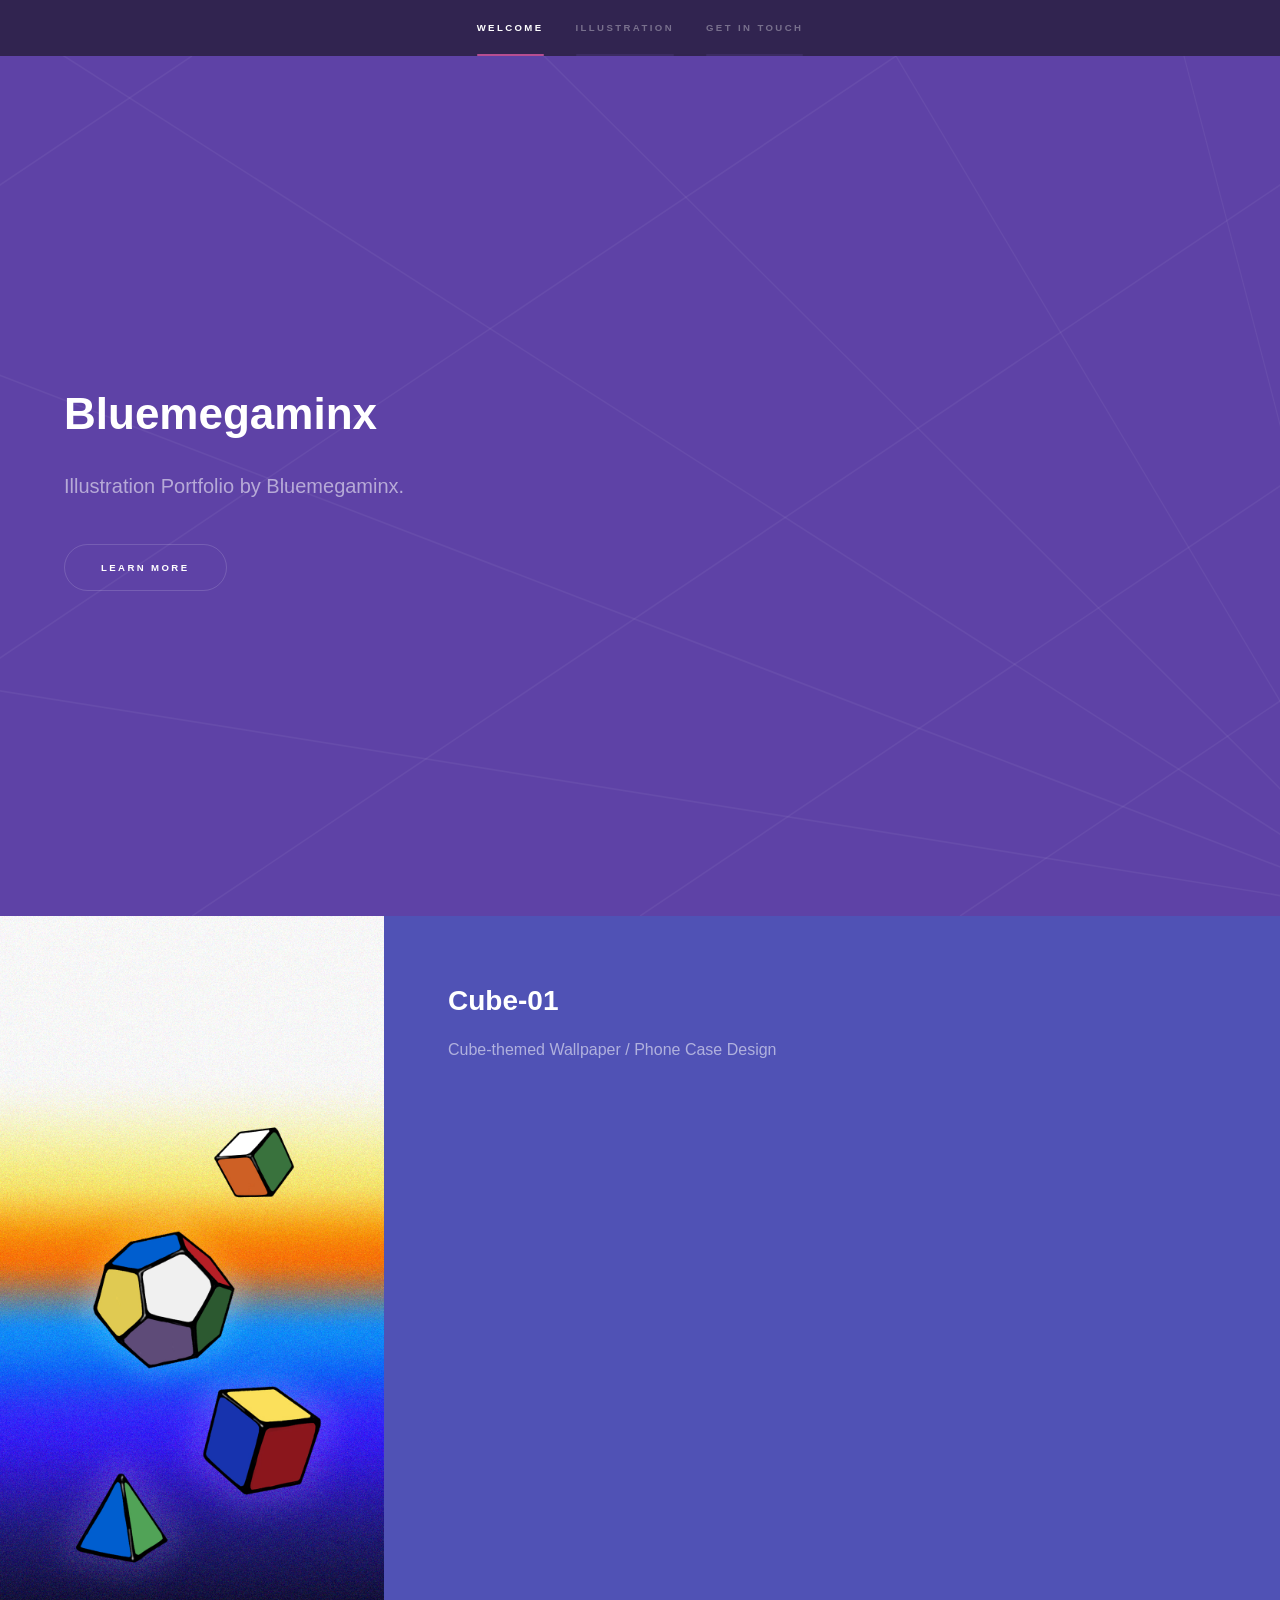
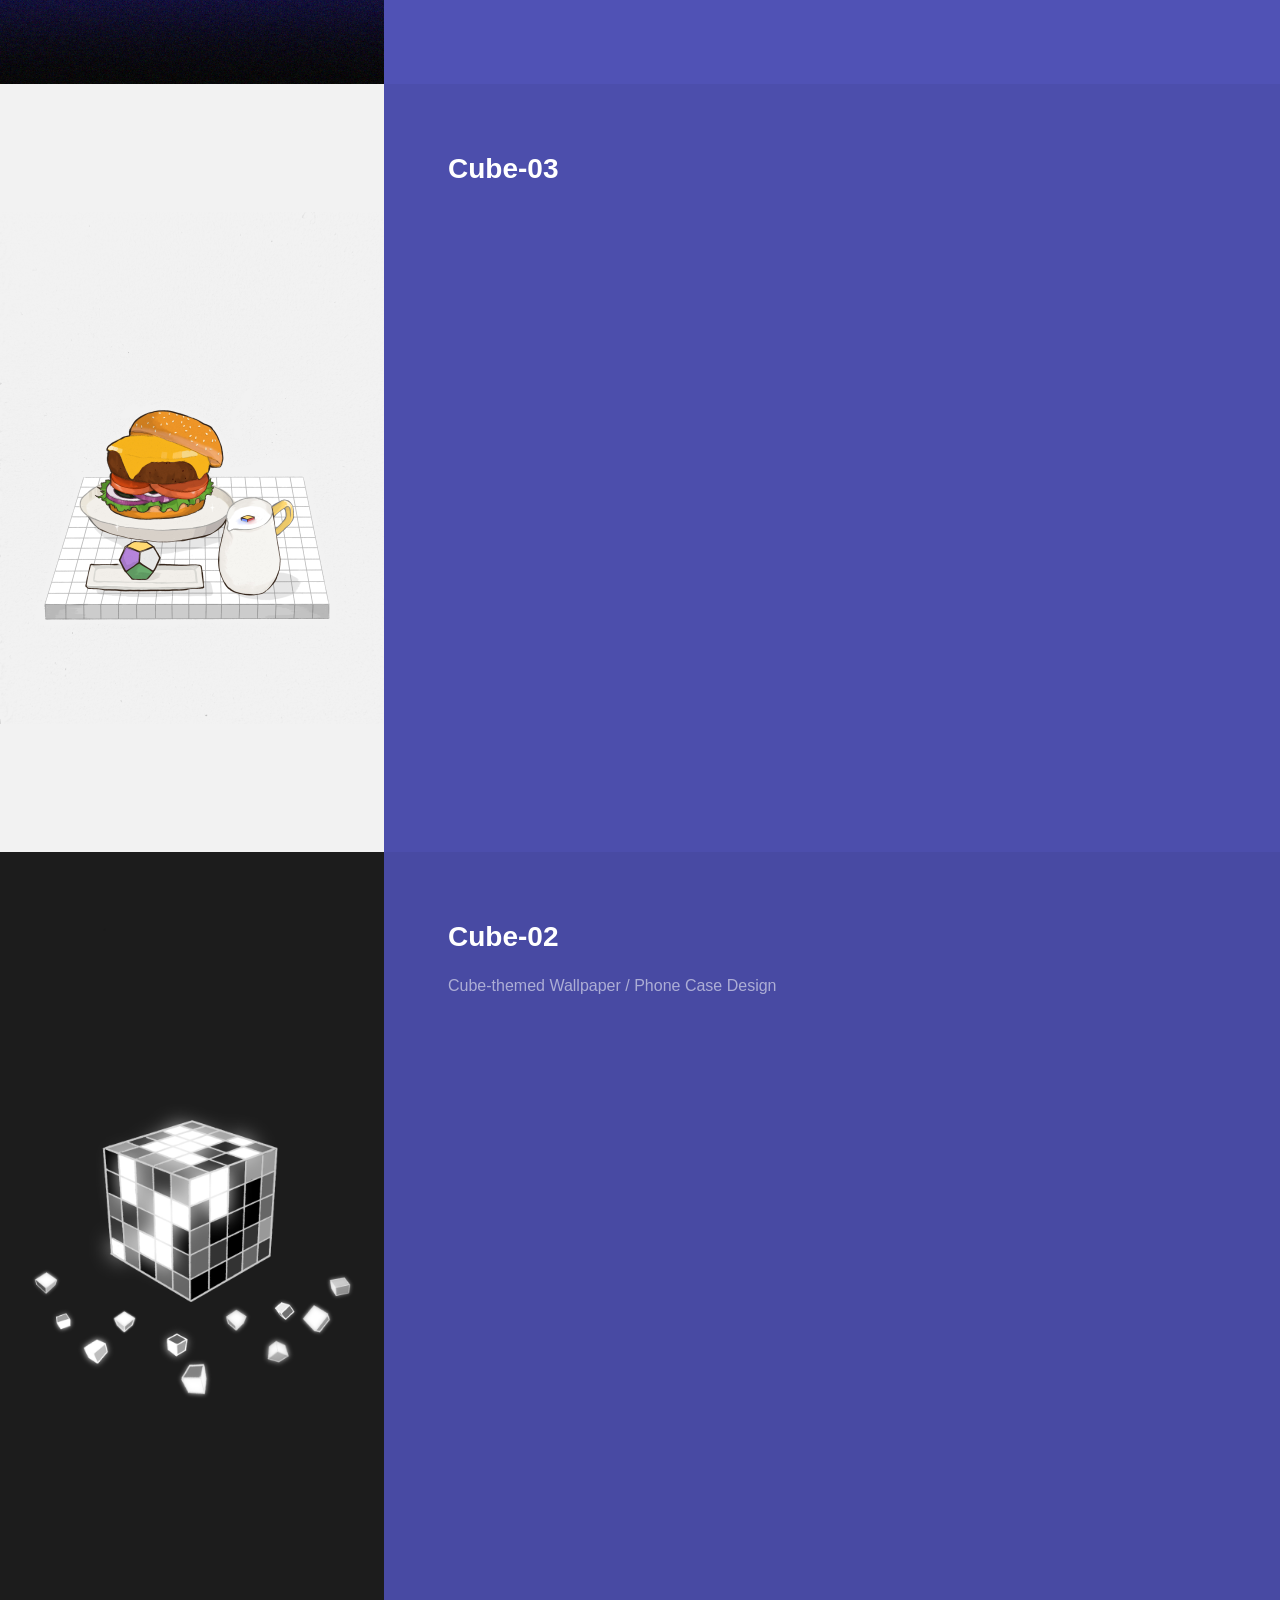
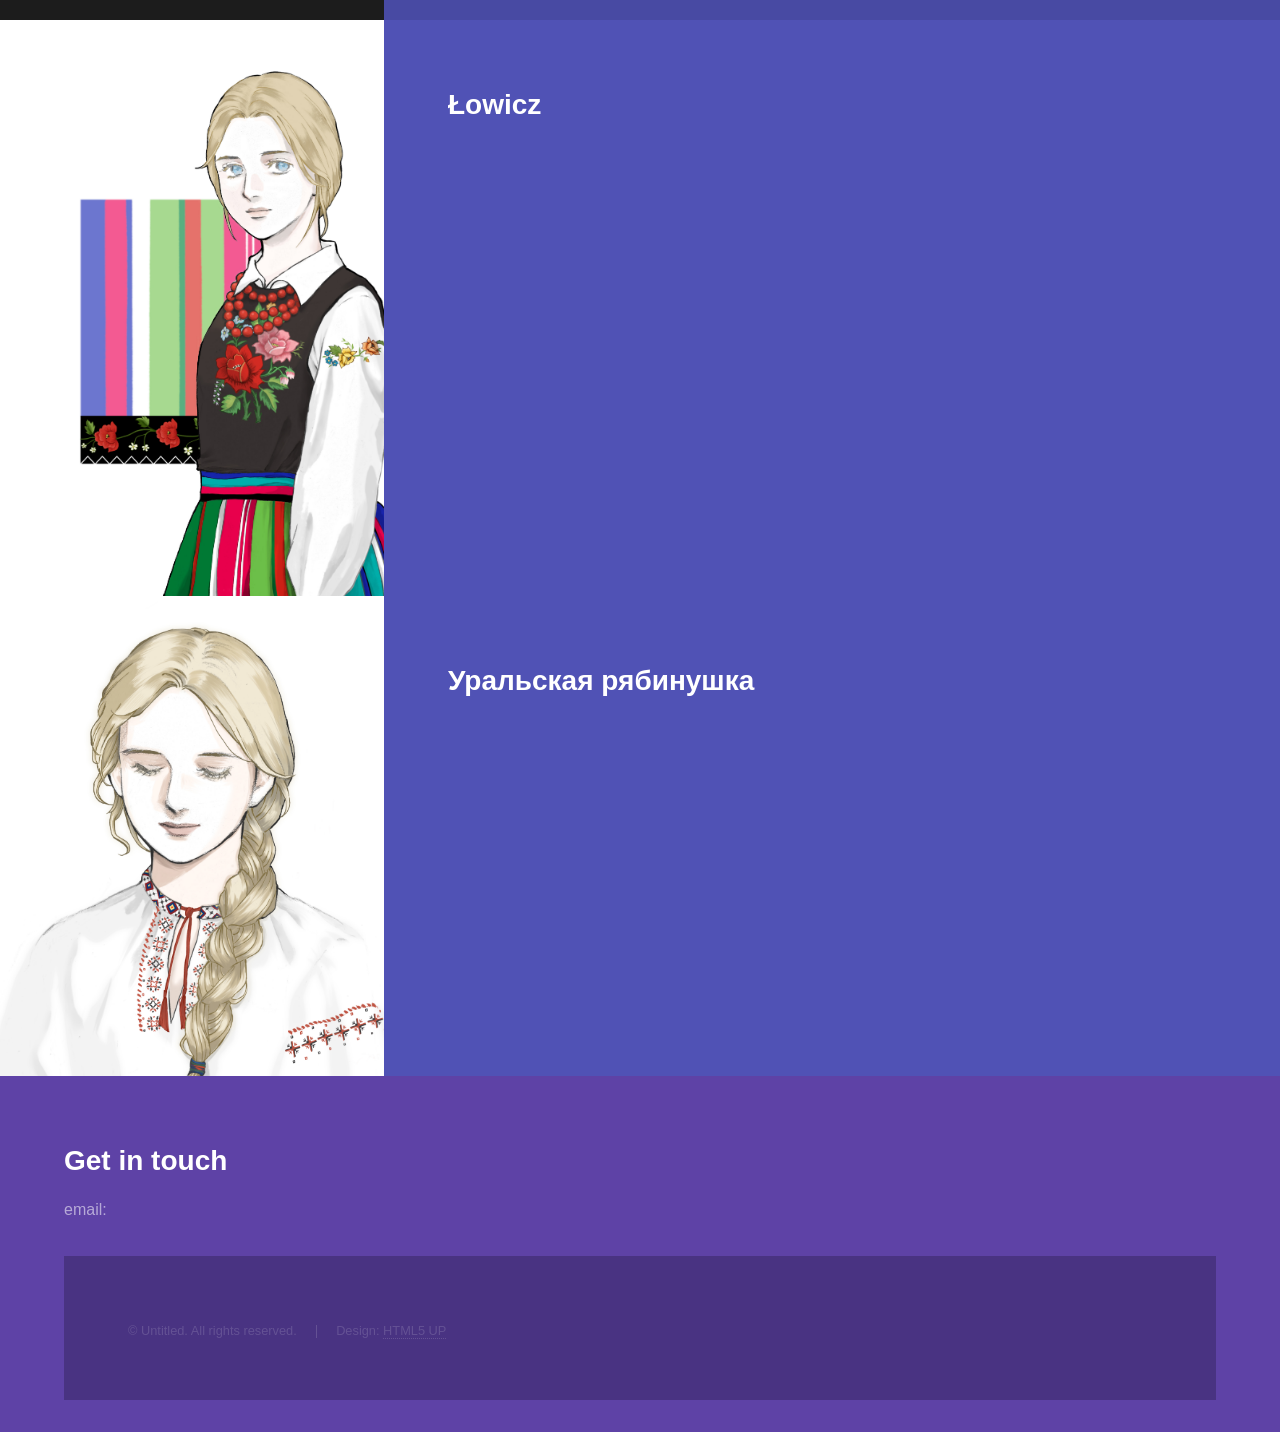
==== index.html @ 8f60254f "Add files via upload" ====
<!DOCTYPE HTML>
<!--
	Hyperspace by HTML5 UP
	html5up.net | @ajlkn
	Free for personal and commercial use under the CCA 3.0 license (html5up.net/license)
-->
<html>
	<head>
		<title> Bluemegaminx </title>
		<meta charset="utf-8" />
		<meta name="viewport" content="width=device-width, initial-scale=1, user-scalable=no" />
		<link rel="stylesheet" href="assets/css/main.css" />
		<noscript><link rel="stylesheet" href="assets/css/noscript.css" /></noscript>
	</head>
	<body class="is-preload">

		<!-- Sidebar -->
			<section id="sidebar">
				<div class="inner">
					<nav>
						<ul>
							<li><a href="#intro">Welcome</a></li>
							<li><a href="#one">Illustration</a></li>
							<li><a href="#two">Get in touch</a></li>
						</ul>
					</nav>
				</div>
			</section>

		<!-- Wrapper -->
			<div id="wrapper">
				<!-- Intro -->
					<section id="intro" class="wrapper style1 fullscreen fade-up">
						<div class="inner">
							<h1>Bluemegaminx</h1>
							<p>Illustration Portfolio by Bluemegaminx.</p>
							<ul class="actions">
								<li><a href="#one" class="button scrolly">Learn more</a></li>
							</ul>
						</div>
					</section>

				<!-- One -->
					<section id="one" class="wrapper style2 spotlights">
						<section>
							<div class="image-fit">
  								<img src="images/pic01.jpg" alt="" />
							</div>
							<div class="content">
								<div class="inner">
									<h2>Cube-01</h2>
									<p>Cube-themed Wallpaper / Phone Case Design</p>
									<ul class="actions" style="display:none;">
									</ul>
								</div>
							</div>
						</section>
						<section>
							<div class="image-fit">
  								<img src="images/260114.jpg" alt="" />
							</div>
							<div class="content">
								<div class="inner">
									<h2>Cube-03</h2>
									<p></p>
									<ul class="actions" style="display:none;">
									</ul>
								</div>
							</div>
						</section>
						<section>
							<div class="image-fit">
  								<img src="images/pic02.jpg" alt="" />
							</div>
							<div class="content">
								<div class="inner">
									<h2>Cube-02</h2>
									<p>Cube-themed Wallpaper / Phone Case Design</p>
									<ul class="actions" style="display:none;">
									</ul>
								</div>
							</div>
						</section>
						<section>
							<div class="image-fit">
  								<img src="images/lowicz6.4.jpg" alt="" />
							</div>
							<div class="content">
								<div class="inner">
									<h2>Łowicz</h2>
									<p></p>
									<ul class="actions" style="display:none;">
									</ul>
								</div>
							</div>
						</section>
						<section>
							<div class="image-fit">
  								<img src="images/260107.jpg" alt="" />
							</div>
							<div class="content">
								<div class="inner">
									<h2>Уральская рябинушка</h2>
									<p></p>
									<ul class="actions" style="display:none;">
									</ul>
								</div>
							</div>
						</section>
					</section>

				<!-- Two -->
					<section id="three" class="wrapper style1 fade-up">
						<div class="inner">
							<h2>Get in touch</h2>
							<p>email:</p>

		<!-- Footer -->
			<footer id="footer" class="wrapper style1-alt">
				<div class="inner">
					<ul class="menu">
						<li>&copy; Untitled. All rights reserved.</li><li>Design: <a href="http://html5up.net">HTML5 UP</a></li>
					</ul>
				</div>
			</footer>

		<!-- Scripts -->
			<script src="assets/js/jquery.min.js"></script>
			<script src="assets/js/jquery.scrollex.min.js"></script>
			<script src="assets/js/jquery.scrolly.min.js"></script>
			<script src="assets/js/browser.min.js"></script>
			<script src="assets/js/breakpoints.min.js"></script>
			<script src="assets/js/util.js"></script>
			<script src="assets/js/main.js"></script>

	</body>
</html>
---- assets/css/main.css ----
@import url(fontawesome-all.min.css);

/*
	Hyperspace by HTML5 UP
	html5up.net | @ajlkn
	Free for personal and commercial use under the CCA 3.0 license (html5up.net/license)
*/

html, body, div, span, applet, object,
iframe, h1, h2, h3, h4, h5, h6, p, blockquote,
pre, a, abbr, acronym, address, big, cite,
code, del, dfn, em, img, ins, kbd, q, s, samp,
small, strike, strong, sub, sup, tt, var, b,
u, i, center, dl, dt, dd, ol, ul, li, fieldset,
form, label, legend, table, caption, tbody,
tfoot, thead, tr, th, td, article, aside,
canvas, details, embed, figure, figcaption,
footer, header, hgroup, menu, nav, output, ruby,
section, summary, time, mark, audio, video {
	margin: 0;
	padding: 0;
	border: 0;
	font-size: 100%;
	font: inherit;
	vertical-align: baseline;}

article, aside, details, figcaption, figure,
footer, header, hgroup, menu, nav, section {
	display: block;}

body {
	line-height: 1;
}

ol, ul {
	list-style: none;
}

blockquote, q {
	quotes: none;
}

	blockquote:before, blockquote:after, q:before, q:after {
		content: '';
		content: none;
	}

table {
	border-collapse: collapse;
	border-spacing: 0;
}

body {
	-webkit-text-size-adjust: none;
}

mark {
	background-color: transparent;
	color: inherit;
}

input::-moz-focus-inner {
	border: 0;
	padding: 0;
}

input, select, textarea {
	-moz-appearance: none;
	-webkit-appearance: none;
	-ms-appearance: none;
	appearance: none;
}

/* Basic */

	@-ms-viewport {
		width: device-width;
	}

	body {
		-ms-overflow-style: scrollbar;
	}

	@media screen and (max-width: 480px) {

		html, body {
			min-width: 320px;
		}

	}

	html {
		box-sizing: border-box;
	}

	*, *:before, *:after {
		box-sizing: inherit;
	}

	body {
		background: #312450;
	}

		body.is-preload *, body.is-preload *:before, body.is-preload *:after {
			-moz-animation: none !important;
			-webkit-animation: none !important;
			-ms-animation: none !important;
			animation: none !important;
			-moz-transition: none !important;
			-webkit-transition: none !important;
			-ms-transition: none !important;
			transition: none !important;
		}

/* Type */

	body, input, select, textarea {
		color: rgba(255, 255, 255, 0.55);
		font-family: Arial, Helvetica, sans-serif;
		font-size: 16.5pt;
		font-weight: normal;
		line-height: 1.75;
	}

		@media screen and (max-width: 1680px) {

			body, input, select, textarea {
				font-size: 13pt;
			}

		}

		@media screen and (max-width: 1280px) {

			body, input, select, textarea {
				font-size: 12pt;
			}

		}

		@media screen and (max-width: 360px) {

			body, input, select, textarea {
				font-size: 11pt;
			}

		}

	a {
		-moz-transition: color 0.2s ease, border-bottom-color 0.2s ease;
		-webkit-transition: color 0.2s ease, border-bottom-color 0.2s ease;
		-ms-transition: color 0.2s ease, border-bottom-color 0.2s ease;
		transition: color 0.2s ease, border-bottom-color 0.2s ease;
		border-bottom: dotted 1px rgba(255, 255, 255, 0.35);
		color: inherit;
		text-decoration: none;
	}

		a:hover {
			border-bottom-color: transparent;
			color: #ffffff;
		}

	strong, b {
		color: #ffffff;
		font-weight: bold;
	}

	em, i {
		font-style: italic;
	}

	p {
		margin: 0 0 2em 0;
	}

	h1, h2, h3, h4, h5, h6 {
		color: #ffffff;
		font-weight: bold;
		line-height: 1.5;
		margin: 0 0 0.5em 0;
	}

		h1 a, h2 a, h3 a, h4 a, h5 a, h6 a {
			color: inherit;
			text-decoration: none;
		}

	h1 {
		font-size: 2.75em;
	}

		h1.major {
			margin: 0 0 1.3em 0;
			position: relative;
			padding-bottom: 0.35em;
		}

			h1.major:after {
				background-image: -moz-linear-gradient(to right, #5e42a6, #b74e91);
				background-image: -webkit-linear-gradient(to right, #5e42a6, #b74e91);
				background-image: -ms-linear-gradient(to right, #5e42a6, #b74e91);
				background-image: linear-gradient(to right, #5e42a6, #b74e91);
				-moz-transition: max-width 0.2s ease;
				-webkit-transition: max-width 0.2s ease;
				-ms-transition: max-width 0.2s ease;
				transition: max-width 0.2s ease;
				border-radius: 0.2em;
				bottom: 0;
				content: '';
				height: 0.05em;
				position: absolute;
				right: 0;
				width: 100%;
			}

	h2 {
		font-size: 1.75em;
	}

	h3 {
		font-size: 1.1em;
	}

	h4 {
		font-size: 1em;
	}

	h5 {
		font-size: 0.8em;
	}

	h6 {
		font-size: 0.6em;
	}

	@media screen and (max-width: 736px) {

		h1 {
			font-size: 2em;
		}

		h2 {
			font-size: 1.25em;
		}

		h3 {
			font-size: 1em;
		}

		h4 {
			font-size: 0.8em;
		}

		h5 {
			font-size: 0.6em;
		}

		h6 {
			font-size: 0.6em;
		}

	}

	sub {
		font-size: 0.8em;
		position: relative;
		top: 0.5em;
	}

	sup {
		font-size: 0.8em;
		position: relative;
		top: -0.5em;
	}

	blockquote {
		border-left: solid 4px rgba(255, 255, 255, 0.15);
		font-style: italic;
		margin: 0 0 2em 0;
		padding: 0.5em 0 0.5em 2em;
	}

	code {
		background: rgba(255, 255, 255, 0.05);
		border-radius: 0.25em;
		border: solid 1px rgba(255, 255, 255, 0.15);
		font-family: "Courier New", monospace;
		font-size: 0.9em;
		margin: 0 0.25em;
		padding: 0.25em 0.65em;
	}

	pre {
		-webkit-overflow-scrolling: touch;
		font-family: "Courier New", monospace;
		font-size: 0.9em;
		margin: 0 0 2em 0;
	}

		pre code {
			display: block;
			line-height: 1.75em;
			padding: 1em 1.5em;
			overflow-x: auto;
		}

	hr {
		border: 0;
		border-bottom: solid 1px rgba(255, 255, 255, 0.15);
		margin: 2em 0;
	}

		hr.major {
			margin: 3em 0;
		}

	.align-left {
		text-align: left;
	}

	.align-center {
		text-align: center;
	}

	.align-right {
		text-align: right;
	}

/* Row */

	.row {
		display: flex;
		flex-wrap: wrap;
		box-sizing: border-box;
		align-items: stretch;
	}

		.row > * {
			box-sizing: border-box;
		}

		.row.gtr-uniform > * > :last-child {
			margin-bottom: 0;
		}

		.row.aln-left {
			justify-content: flex-start;
		}

		.row.aln-center {
			justify-content: center;
		}

		.row.aln-right {
			justify-content: flex-end;
		}

		.row.aln-top {
			align-items: flex-start;
		}

		.row.aln-middle {
			align-items: center;
		}

		.row.aln-bottom {
			align-items: flex-end;
		}

		.row > .imp {
			order: -1;
		}

		.row > .col-1 {
			width: 8.33333%;
		}

		.row > .off-1 {
			margin-left: 8.33333%;
		}

		.row > .col-2 {
			width: 16.66667%;
		}

		.row > .off-2 {
			margin-left: 16.66667%;
		}

		.row > .col-3 {
			width: 25%;
		}

		.row > .off-3 {
			margin-left: 25%;
		}

		.row > .col-4 {
			width: 33.33333%;
		}

		.row > .off-4 {
			margin-left: 33.33333%;
		}

		.row > .col-5 {
			width: 41.66667%;
		}

		.row > .off-5 {
			margin-left: 41.66667%;
		}

		.row > .col-6 {
			width: 50%;
		}

		.row > .off-6 {
			margin-left: 50%;
		}

		.row > .col-7 {
			width: 58.33333%;
		}

		.row > .off-7 {
			margin-left: 58.33333%;
		}

		.row > .col-8 {
			width: 66.66667%;
		}

		.row > .off-8 {
			margin-left: 66.66667%;
		}

		.row > .col-9 {
			width: 75%;
		}

		.row > .off-9 {
			margin-left: 75%;
		}

		.row > .col-10 {
			width: 83.33333%;
		}

		.row > .off-10 {
			margin-left: 83.33333%;
		}

		.row > .col-11 {
			width: 91.66667%;
		}

		.row > .off-11 {
			margin-left: 91.66667%;
		}

		.row > .col-12 {
			width: 100%;
		}

		.row > .off-12 {
			margin-left: 100%;
		}

		.row.gtr-0 {
			margin-top: 0;
			margin-left: 0em;
		}

			.row.gtr-0 > * {
				padding: 0 0 0 0em;
			}

			.row.gtr-0.gtr-uniform {
				margin-top: 0em;
			}

				.row.gtr-0.gtr-uniform > * {
					padding-top: 0em;
				}

		.row.gtr-25 {
			margin-top: 0;
			margin-left: -0.375em;
		}

			.row.gtr-25 > * {
				padding: 0 0 0 0.375em;
			}

			.row.gtr-25.gtr-uniform {
				margin-top: -0.375em;
			}

				.row.gtr-25.gtr-uniform > * {
					padding-top: 0.375em;
				}

		.row.gtr-50 {
			margin-top: 0;
			margin-left: -0.75em;
		}

			.row.gtr-50 > * {
				padding: 0 0 0 0.75em;
			}

			.row.gtr-50.gtr-uniform {
				margin-top: -0.75em;
			}

				.row.gtr-50.gtr-uniform > * {
					padding-top: 0.75em;
				}

		.row {
			margin-top: 0;
			margin-left: -1.5em;
		}

			.row > * {
				padding: 0 0 0 1.5em;
			}

			.row.gtr-uniform {
				margin-top: -1.5em;
			}

				.row.gtr-uniform > * {
					padding-top: 1.5em;
				}

		.row.gtr-150 {
			margin-top: 0;
			margin-left: -2.25em;
		}

			.row.gtr-150 > * {
				padding: 0 0 0 2.25em;
			}

			.row.gtr-150.gtr-uniform {
				margin-top: -2.25em;
			}

				.row.gtr-150.gtr-uniform > * {
					padding-top: 2.25em;
				}

		.row.gtr-200 {
			margin-top: 0;
			margin-left: -3em;
		}

			.row.gtr-200 > * {
				padding: 0 0 0 3em;
			}

			.row.gtr-200.gtr-uniform {
				margin-top: -3em;
			}

				.row.gtr-200.gtr-uniform > * {
					padding-top: 3em;
				}

		@media screen and (max-width: 1680px) {

			.row {
				display: flex;
				flex-wrap: wrap;
				box-sizing: border-box;
				align-items: stretch;
			}

				.row > * {
					box-sizing: border-box;
				}

				.row.gtr-uniform > * > :last-child {
					margin-bottom: 0;
				}

				.row.aln-left {
					justify-content: flex-start;
				}

				.row.aln-center {
					justify-content: center;
				}

				.row.aln-right {
					justify-content: flex-end;
				}

				.row.aln-top {
					align-items: flex-start;
				}

				.row.aln-middle {
					align-items: center;
				}

				.row.aln-bottom {
					align-items: flex-end;
				}

				.row > .imp-xlarge {
					order: -1;
				}

				.row > .col-1-xlarge {
					width: 8.33333%;
				}

				.row > .off-1-xlarge {
					margin-left: 8.33333%;
				}

				.row > .col-2-xlarge {
					width: 16.66667%;
				}

				.row > .off-2-xlarge {
					margin-left: 16.66667%;
				}

				.row > .col-3-xlarge {
					width: 25%;
				}

				.row > .off-3-xlarge {
					margin-left: 25%;
				}

				.row > .col-4-xlarge {
					width: 33.33333%;
				}

				.row > .off-4-xlarge {
					margin-left: 33.33333%;
				}

				.row > .col-5-xlarge {
					width: 41.66667%;
				}

				.row > .off-5-xlarge {
					margin-left: 41.66667%;
				}

				.row > .col-6-xlarge {
					width: 50%;
				}

				.row > .off-6-xlarge {
					margin-left: 50%;
				}

				.row > .col-7-xlarge {
					width: 58.33333%;
				}

				.row > .off-7-xlarge {
					margin-left: 58.33333%;
				}

				.row > .col-8-xlarge {
					width: 66.66667%;
				}

				.row > .off-8-xlarge {
					margin-left: 66.66667%;
				}

				.row > .col-9-xlarge {
					width: 75%;
				}

				.row > .off-9-xlarge {
					margin-left: 75%;
				}

				.row > .col-10-xlarge {
					width: 83.33333%;
				}

				.row > .off-10-xlarge {
					margin-left: 83.33333%;
				}

				.row > .col-11-xlarge {
					width: 91.66667%;
				}

				.row > .off-11-xlarge {
					margin-left: 91.66667%;
				}

				.row > .col-12-xlarge {
					width: 100%;
				}

				.row > .off-12-xlarge {
					margin-left: 100%;
				}

				.row.gtr-0 {
					margin-top: 0;
					margin-left: 0em;
				}

					.row.gtr-0 > * {
						padding: 0 0 0 0em;
					}

					.row.gtr-0.gtr-uniform {
						margin-top: 0em;
					}

						.row.gtr-0.gtr-uniform > * {
							padding-top: 0em;
						}

				.row.gtr-25 {
					margin-top: 0;
					margin-left: -0.375em;
				}

					.row.gtr-25 > * {
						padding: 0 0 0 0.375em;
					}

					.row.gtr-25.gtr-uniform {
						margin-top: -0.375em;
					}

						.row.gtr-25.gtr-uniform > * {
							padding-top: 0.375em;
						}

				.row.gtr-50 {
					margin-top: 0;
					margin-left: -0.75em;
				}

					.row.gtr-50 > * {
						padding: 0 0 0 0.75em;
					}

					.row.gtr-50.gtr-uniform {
						margin-top: -0.75em;
					}

						.row.gtr-50.gtr-uniform > * {
							padding-top: 0.75em;
						}

				.row {
					margin-top: 0;
					margin-left: -1.5em;
				}

					.row > * {
						padding: 0 0 0 1.5em;
					}

					.row.gtr-uniform {
						margin-top: -1.5em;
					}

						.row.gtr-uniform > * {
							padding-top: 1.5em;
						}

				.row.gtr-150 {
					margin-top: 0;
					margin-left: -2.25em;
				}

					.row.gtr-150 > * {
						padding: 0 0 0 2.25em;
					}

					.row.gtr-150.gtr-uniform {
						margin-top: -2.25em;
					}

						.row.gtr-150.gtr-uniform > * {
							padding-top: 2.25em;
						}

				.row.gtr-200 {
					margin-top: 0;
					margin-left: -3em;
				}

					.row.gtr-200 > * {
						padding: 0 0 0 3em;
					}

					.row.gtr-200.gtr-uniform {
						margin-top: -3em;
					}

						.row.gtr-200.gtr-uniform > * {
							padding-top: 3em;
						}

		}

		@media screen and (max-width: 1280px) {

			.row {
				display: flex;
				flex-wrap: wrap;
				box-sizing: border-box;
				align-items: stretch;
			}

				.row > * {
					box-sizing: border-box;
				}

				.row.gtr-uniform > * > :last-child {
					margin-bottom: 0;
				}

				.row.aln-left {
					justify-content: flex-start;
				}

				.row.aln-center {
					justify-content: center;
				}

				.row.aln-right {
					justify-content: flex-end;
				}

				.row.aln-top {
					align-items: flex-start;
				}

				.row.aln-middle {
					align-items: center;
				}

				.row.aln-bottom {
					align-items: flex-end;
				}

				.row > .imp-large {
					order: -1;
				}

				.row > .col-1-large {
					width: 8.33333%;
				}

				.row > .off-1-large {
					margin-left: 8.33333%;
				}

				.row > .col-2-large {
					width: 16.66667%;
				}

				.row > .off-2-large {
					margin-left: 16.66667%;
				}

				.row > .col-3-large {
					width: 25%;
				}

				.row > .off-3-large {
					margin-left: 25%;
				}

				.row > .col-4-large {
					width: 33.33333%;
				}

				.row > .off-4-large {
					margin-left: 33.33333%;
				}

				.row > .col-5-large {
					width: 41.66667%;
				}

				.row > .off-5-large {
					margin-left: 41.66667%;
				}

				.row > .col-6-large {
					width: 50%;
				}

				.row > .off-6-large {
					margin-left: 50%;
				}

				.row > .col-7-large {
					width: 58.33333%;
				}

				.row > .off-7-large {
					margin-left: 58.33333%;
				}

				.row > .col-8-large {
					width: 66.66667%;
				}

				.row > .off-8-large {
					margin-left: 66.66667%;
				}

				.row > .col-9-large {
					width: 75%;
				}

				.row > .off-9-large {
					margin-left: 75%;
				}

				.row > .col-10-large {
					width: 83.33333%;
				}

				.row > .off-10-large {
					margin-left: 83.33333%;
				}

				.row > .col-11-large {
					width: 91.66667%;
				}

				.row > .off-11-large {
					margin-left: 91.66667%;
				}

				.row > .col-12-large {
					width: 100%;
				}

				.row > .off-12-large {
					margin-left: 100%;
				}

				.row.gtr-0 {
					margin-top: 0;
					margin-left: 0em;
				}

					.row.gtr-0 > * {
						padding: 0 0 0 0em;
					}

					.row.gtr-0.gtr-uniform {
						margin-top: 0em;
					}

						.row.gtr-0.gtr-uniform > * {
							padding-top: 0em;
						}

				.row.gtr-25 {
					margin-top: 0;
					margin-left: -0.375em;
				}

					.row.gtr-25 > * {
						padding: 0 0 0 0.375em;
					}

					.row.gtr-25.gtr-uniform {
						margin-top: -0.375em;
					}

						.row.gtr-25.gtr-uniform > * {
							padding-top: 0.375em;
						}

				.row.gtr-50 {
					margin-top: 0;
					margin-left: -0.75em;
				}

					.row.gtr-50 > * {
						padding: 0 0 0 0.75em;
					}

					.row.gtr-50.gtr-uniform {
						margin-top: -0.75em;
					}

						.row.gtr-50.gtr-uniform > * {
							padding-top: 0.75em;
						}

				.row {
					margin-top: 0;
					margin-left: -1.5em;
				}

					.row > * {
						padding: 0 0 0 1.5em;
					}

					.row.gtr-uniform {
						margin-top: -1.5em;
					}

						.row.gtr-uniform > * {
							padding-top: 1.5em;
						}

				.row.gtr-150 {
					margin-top: 0;
					margin-left: -2.25em;
				}

					.row.gtr-150 > * {
						padding: 0 0 0 2.25em;
					}

					.row.gtr-150.gtr-uniform {
						margin-top: -2.25em;
					}

						.row.gtr-150.gtr-uniform > * {
							padding-top: 2.25em;
						}

				.row.gtr-200 {
					margin-top: 0;
					margin-left: -3em;
				}

					.row.gtr-200 > * {
						padding: 0 0 0 3em;
					}

					.row.gtr-200.gtr-uniform {
						margin-top: -3em;
					}

						.row.gtr-200.gtr-uniform > * {
							padding-top: 3em;
						}

		}

		@media screen and (max-width: 980px) {

			.row {
				display: flex;
				flex-wrap: wrap;
				box-sizing: border-box;
				align-items: stretch;
			}

				.row > * {
					box-sizing: border-box;
				}

				.row.gtr-uniform > * > :last-child {
					margin-bottom: 0;
				}

				.row.aln-left {
					justify-content: flex-start;
				}

				.row.aln-center {
					justify-content: center;
				}

				.row.aln-right {
					justify-content: flex-end;
				}

				.row.aln-top {
					align-items: flex-start;
				}

				.row.aln-middle {
					align-items: center;
				}

				.row.aln-bottom {
					align-items: flex-end;
				}

				.row > .imp-medium {
					order: -1;
				}

				.row > .col-1-medium {
					width: 8.33333%;
				}

				.row > .off-1-medium {
					margin-left: 8.33333%;
				}

				.row > .col-2-medium {
					width: 16.66667%;
				}

				.row > .off-2-medium {
					margin-left: 16.66667%;
				}

				.row > .col-3-medium {
					width: 25%;
				}

				.row > .off-3-medium {
					margin-left: 25%;
				}

				.row > .col-4-medium {
					width: 33.33333%;
				}

				.row > .off-4-medium {
					margin-left: 33.33333%;
				}

				.row > .col-5-medium {
					width: 41.66667%;
				}

				.row > .off-5-medium {
					margin-left: 41.66667%;
				}

				.row > .col-6-medium {
					width: 50%;
				}

				.row > .off-6-medium {
					margin-left: 50%;
				}

				.row > .col-7-medium {
					width: 58.33333%;
				}

				.row > .off-7-medium {
					margin-left: 58.33333%;
				}

				.row > .col-8-medium {
					width: 66.66667%;
				}

				.row > .off-8-medium {
					margin-left: 66.66667%;
				}

				.row > .col-9-medium {
					width: 75%;
				}

				.row > .off-9-medium {
					margin-left: 75%;
				}

				.row > .col-10-medium {
					width: 83.33333%;
				}

				.row > .off-10-medium {
					margin-left: 83.33333%;
				}

				.row > .col-11-medium {
					width: 91.66667%;
				}

				.row > .off-11-medium {
					margin-left: 91.66667%;
				}

				.row > .col-12-medium {
					width: 100%;
				}

				.row > .off-12-medium {
					margin-left: 100%;
				}

				.row.gtr-0 {
					margin-top: 0;
					margin-left: 0em;
				}

					.row.gtr-0 > * {
						padding: 0 0 0 0em;
					}

					.row.gtr-0.gtr-uniform {
						margin-top: 0em;
					}

						.row.gtr-0.gtr-uniform > * {
							padding-top: 0em;
						}

				.row.gtr-25 {
					margin-top: 0;
					margin-left: -0.375em;
				}

					.row.gtr-25 > * {
						padding: 0 0 0 0.375em;
					}

					.row.gtr-25.gtr-uniform {
						margin-top: -0.375em;
					}

						.row.gtr-25.gtr-uniform > * {
							padding-top: 0.375em;
						}

				.row.gtr-50 {
					margin-top: 0;
					margin-left: -0.75em;
				}

					.row.gtr-50 > * {
						padding: 0 0 0 0.75em;
					}

					.row.gtr-50.gtr-uniform {
						margin-top: -0.75em;
					}

						.row.gtr-50.gtr-uniform > * {
							padding-top: 0.75em;
						}

				.row {
					margin-top: 0;
					margin-left: -1.5em;
				}

					.row > * {
						padding: 0 0 0 1.5em;
					}

					.row.gtr-uniform {
						margin-top: -1.5em;
					}

						.row.gtr-uniform > * {
							padding-top: 1.5em;
						}

				.row.gtr-150 {
					margin-top: 0;
					margin-left: -2.25em;
				}

					.row.gtr-150 > * {
						padding: 0 0 0 2.25em;
					}

					.row.gtr-150.gtr-uniform {
						margin-top: -2.25em;
					}

						.row.gtr-150.gtr-uniform > * {
							padding-top: 2.25em;
						}

				.row.gtr-200 {
					margin-top: 0;
					margin-left: -3em;
				}

					.row.gtr-200 > * {
						padding: 0 0 0 3em;
					}

					.row.gtr-200.gtr-uniform {
						margin-top: -3em;
					}

						.row.gtr-200.gtr-uniform > * {
							padding-top: 3em;
						}

		}

		@media screen and (max-width: 736px) {

			.row {
				display: flex;
				flex-wrap: wrap;
				box-sizing: border-box;
				align-items: stretch;
			}

				.row > * {
					box-sizing: border-box;
				}

				.row.gtr-uniform > * > :last-child {
					margin-bottom: 0;
				}

				.row.aln-left {
					justify-content: flex-start;
				}

				.row.aln-center {
					justify-content: center;
				}

				.row.aln-right {
					justify-content: flex-end;
				}

				.row.aln-top {
					align-items: flex-start;
				}

				.row.aln-middle {
					align-items: center;
				}

				.row.aln-bottom {
					align-items: flex-end;
				}

				.row > .imp-small {
					order: -1;
				}

				.row > .col-1-small {
					width: 8.33333%;
				}

				.row > .off-1-small {
					margin-left: 8.33333%;
				}

				.row > .col-2-small {
					width: 16.66667%;
				}

				.row > .off-2-small {
					margin-left: 16.66667%;
				}

				.row > .col-3-small {
					width: 25%;
				}

				.row > .off-3-small {
					margin-left: 25%;
				}

				.row > .col-4-small {
					width: 33.33333%;
				}

				.row > .off-4-small {
					margin-left: 33.33333%;
				}

				.row > .col-5-small {
					width: 41.66667%;
				}

				.row > .off-5-small {
					margin-left: 41.66667%;
				}

				.row > .col-6-small {
					width: 50%;
				}

				.row > .off-6-small {
					margin-left: 50%;
				}

				.row > .col-7-small {
					width: 58.33333%;
				}

				.row > .off-7-small {
					margin-left: 58.33333%;
				}

				.row > .col-8-small {
					width: 66.66667%;
				}

				.row > .off-8-small {
					margin-left: 66.66667%;
				}

				.row > .col-9-small {
					width: 75%;
				}

				.row > .off-9-small {
					margin-left: 75%;
				}

				.row > .col-10-small {
					width: 83.33333%;
				}

				.row > .off-10-small {
					margin-left: 83.33333%;
				}

				.row > .col-11-small {
					width: 91.66667%;
				}

				.row > .off-11-small {
					margin-left: 91.66667%;
				}

				.row > .col-12-small {
					width: 100%;
				}

				.row > .off-12-small {
					margin-left: 100%;
				}

				.row.gtr-0 {
					margin-top: 0;
					margin-left: 0em;
				}

					.row.gtr-0 > * {
						padding: 0 0 0 0em;
					}

					.row.gtr-0.gtr-uniform {
						margin-top: 0em;
					}

						.row.gtr-0.gtr-uniform > * {
							padding-top: 0em;
						}

				.row.gtr-25 {
					margin-top: 0;
					margin-left: -0.375em;
				}

					.row.gtr-25 > * {
						padding: 0 0 0 0.375em;
					}

					.row.gtr-25.gtr-uniform {
						margin-top: -0.375em;
					}

						.row.gtr-25.gtr-uniform > * {
							padding-top: 0.375em;
						}

				.row.gtr-50 {
					margin-top: 0;
					margin-left: -0.75em;
				}

					.row.gtr-50 > * {
						padding: 0 0 0 0.75em;
					}

					.row.gtr-50.gtr-uniform {
						margin-top: -0.75em;
					}

						.row.gtr-50.gtr-uniform > * {
							padding-top: 0.75em;
						}

				.row {
					margin-top: 0;
					margin-left: -1.5em;
				}

					.row > * {
						padding: 0 0 0 1.5em;
					}

					.row.gtr-uniform {
						margin-top: -1.5em;
					}

						.row.gtr-uniform > * {
							padding-top: 1.5em;
						}

				.row.gtr-150 {
					margin-top: 0;
					margin-left: -2.25em;
				}

					.row.gtr-150 > * {
						padding: 0 0 0 2.25em;
					}

					.row.gtr-150.gtr-uniform {
						margin-top: -2.25em;
					}

						.row.gtr-150.gtr-uniform > * {
							padding-top: 2.25em;
						}

				.row.gtr-200 {
					margin-top: 0;
					margin-left: -3em;
				}

					.row.gtr-200 > * {
						padding: 0 0 0 3em;
					}

					.row.gtr-200.gtr-uniform {
						margin-top: -3em;
					}

						.row.gtr-200.gtr-uniform > * {
							padding-top: 3em;
						}

		}

		@media screen and (max-width: 480px) {

			.row {
				display: flex;
				flex-wrap: wrap;
				box-sizing: border-box;
				align-items: stretch;
			}

				.row > * {
					box-sizing: border-box;
				}

				.row.gtr-uniform > * > :last-child {
					margin-bottom: 0;
				}

				.row.aln-left {
					justify-content: flex-start;
				}

				.row.aln-center {
					justify-content: center;
				}

				.row.aln-right {
					justify-content: flex-end;
				}

				.row.aln-top {
					align-items: flex-start;
				}

				.row.aln-middle {
					align-items: center;
				}

				.row.aln-bottom {
					align-items: flex-end;
				}

				.row > .imp-xsmall {
					order: -1;
				}

				.row > .col-1-xsmall {
					width: 8.33333%;
				}

				.row > .off-1-xsmall {
					margin-left: 8.33333%;
				}

				.row > .col-2-xsmall {
					width: 16.66667%;
				}

				.row > .off-2-xsmall {
					margin-left: 16.66667%;
				}

				.row > .col-3-xsmall {
					width: 25%;
				}

				.row > .off-3-xsmall {
					margin-left: 25%;
				}

				.row > .col-4-xsmall {
					width: 33.33333%;
				}

				.row > .off-4-xsmall {
					margin-left: 33.33333%;
				}

				.row > .col-5-xsmall {
					width: 41.66667%;
				}

				.row > .off-5-xsmall {
					margin-left: 41.66667%;
				}

				.row > .col-6-xsmall {
					width: 50%;
				}

				.row > .off-6-xsmall {
					margin-left: 50%;
				}

				.row > .col-7-xsmall {
					width: 58.33333%;
				}

				.row > .off-7-xsmall {
					margin-left: 58.33333%;
				}

				.row > .col-8-xsmall {
					width: 66.66667%;
				}

				.row > .off-8-xsmall {
					margin-left: 66.66667%;
				}

				.row > .col-9-xsmall {
					width: 75%;
				}

				.row > .off-9-xsmall {
					margin-left: 75%;
				}

				.row > .col-10-xsmall {
					width: 83.33333%;
				}

				.row > .off-10-xsmall {
					margin-left: 83.33333%;
				}

				.row > .col-11-xsmall {
					width: 91.66667%;
				}

				.row > .off-11-xsmall {
					margin-left: 91.66667%;
				}

				.row > .col-12-xsmall {
					width: 100%;
				}

				.row > .off-12-xsmall {
					margin-left: 100%;
				}

				.row.gtr-0 {
					margin-top: 0;
					margin-left: 0em;
				}

					.row.gtr-0 > * {
						padding: 0 0 0 0em;
					}

					.row.gtr-0.gtr-uniform {
						margin-top: 0em;
					}

						.row.gtr-0.gtr-uniform > * {
							padding-top: 0em;
						}

				.row.gtr-25 {
					margin-top: 0;
					margin-left: -0.375em;
				}

					.row.gtr-25 > * {
						padding: 0 0 0 0.375em;
					}

					.row.gtr-25.gtr-uniform {
						margin-top: -0.375em;
					}

						.row.gtr-25.gtr-uniform > * {
							padding-top: 0.375em;
						}

				.row.gtr-50 {
					margin-top: 0;
					margin-left: -0.75em;
				}

					.row.gtr-50 > * {
						padding: 0 0 0 0.75em;
					}

					.row.gtr-50.gtr-uniform {
						margin-top: -0.75em;
					}

						.row.gtr-50.gtr-uniform > * {
							padding-top: 0.75em;
						}

				.row {
					margin-top: 0;
					margin-left: -1.5em;
				}

					.row > * {
						padding: 0 0 0 1.5em;
					}

					.row.gtr-uniform {
						margin-top: -1.5em;
					}

						.row.gtr-uniform > * {
							padding-top: 1.5em;
						}

				.row.gtr-150 {
					margin-top: 0;
					margin-left: -2.25em;
				}

					.row.gtr-150 > * {
						padding: 0 0 0 2.25em;
					}

					.row.gtr-150.gtr-uniform {
						margin-top: -2.25em;
					}

						.row.gtr-150.gtr-uniform > * {
							padding-top: 2.25em;
						}

				.row.gtr-200 {
					margin-top: 0;
					margin-left: -3em;
				}

					.row.gtr-200 > * {
						padding: 0 0 0 3em;
					}

					.row.gtr-200.gtr-uniform {
						margin-top: -3em;
					}

						.row.gtr-200.gtr-uniform > * {
							padding-top: 3em;
						}

		}

/* Box */

	.box {
		border-radius: 0.25em;
		border: solid 1px rgba(255, 255, 255, 0.15);
		margin-bottom: 2em;
		padding: 1.5em;
	}

		.box > :last-child,
		.box > :last-child > :last-child,
		.box > :last-child > :last-child > :last-child {
			margin-bottom: 0;
		}

		.box.alt {
			border: 0;
			border-radius: 0;
			padding: 0;
		}

/* Button */

	input[type="submit"],
	input[type="reset"],
	input[type="button"],
	button,
	.button {
		-moz-appearance: none;
		-webkit-appearance: none;
		-ms-appearance: none;
		appearance: none;
		-moz-transition: border-color 0.2s ease;
		-webkit-transition: border-color 0.2s ease;
		-ms-transition: border-color 0.2s ease;
		transition: border-color 0.2s ease;
		background-color: transparent;
		border: solid 1px !important;
		border-color: rgba(255, 255, 255, 0.15) !important;
		border-radius: 3em;
		color: #ffffff !important;
		cursor: pointer;
		display: inline-block;
		font-size: 0.6em;
		font-weight: bold;
		height: calc(4.75em + 2px);
		letter-spacing: 0.25em;
		line-height: 4.75em;
		outline: 0;
		padding: 0 3.75em;
		position: relative;
		text-align: center;
		text-decoration: none;
		text-transform: uppercase;
		white-space: nowrap;
	}

		input[type="submit"]:after,
		input[type="reset"]:after,
		input[type="button"]:after,
		button:after,
		.button:after {
			-moz-transform: scale(0.25);
			-webkit-transform: scale(0.25);
			-ms-transform: scale(0.25);
			transform: scale(0.25);
			pointer-events: none;
			-moz-transition: opacity 0.2s ease, -moz-transform 0.2s ease;
			-webkit-transition: opacity 0.2s ease, -webkit-transform 0.2s ease;
			-ms-transition: opacity 0.2s ease, -ms-transform 0.2s ease;
			transition: opacity 0.2s ease, transform 0.2s ease;
			background: #ffffff;
			border-radius: 3em;
			content: '';
			height: 100%;
			left: 0;
			opacity: 0;
			position: absolute;
			top: 0;
			width: 100%;
		}

		input[type="submit"].icon:before,
		input[type="reset"].icon:before,
		input[type="button"].icon:before,
		button.icon:before,
		.button.icon:before {
			margin-right: 0.75em;
		}

		input[type="submit"].fit,
		input[type="reset"].fit,
		input[type="button"].fit,
		button.fit,
		.button.fit {
			width: 100%;
		}

		input[type="submit"].small,
		input[type="reset"].small,
		input[type="button"].small,
		button.small,
		.button.small {
			font-size: 0.4em;
		}

		input[type="submit"].large,
		input[type="reset"].large,
		input[type="button"].large,
		button.large,
		.button.large {
			font-size: 0.8em;
		}

		input[type="submit"].primary,
		input[type="reset"].primary,
		input[type="button"].primary,
		button.primary,
		.button.primary {
			background-color: #ffffff;
			color: #312450 !important;
		}

			input[type="submit"].primary:after,
			input[type="reset"].primary:after,
			input[type="button"].primary:after,
			button.primary:after,
			.button.primary:after {
				display: none;
			}

		input[type="submit"].disabled, input[type="submit"]:disabled,
		input[type="reset"].disabled,
		input[type="reset"]:disabled,
		input[type="button"].disabled,
		input[type="button"]:disabled,
		button.disabled,
		button:disabled,
		.button.disabled,
		.button:disabled {
			cursor: default;
			opacity: 0.5;
			pointer-events: none;
		}

		input[type="submit"]:hover,
		input[type="reset"]:hover,
		input[type="button"]:hover,
		button:hover,
		.button:hover {
			border-color: rgba(255, 255, 255, 0.55) !important;
		}

			input[type="submit"]:hover:after,
			input[type="reset"]:hover:after,
			input[type="button"]:hover:after,
			button:hover:after,
			.button:hover:after {
				opacity: 0.05;
				-moz-transform: scale(1);
				-webkit-transform: scale(1);
				-ms-transform: scale(1);
				transform: scale(1);
			}

			input[type="submit"]:hover:active,
			input[type="reset"]:hover:active,
			input[type="button"]:hover:active,
			button:hover:active,
			.button:hover:active {
				border-color: #ffffff !important;
			}

				input[type="submit"]:hover:active:after,
				input[type="reset"]:hover:active:after,
				input[type="button"]:hover:active:after,
				button:hover:active:after,
				.button:hover:active:after {
					opacity: 0.1;
				}

/* Features */

	.features {
		display: -moz-flex;
		display: -webkit-flex;
		display: -ms-flex;
		display: flex;
		-moz-flex-wrap: wrap;
		-webkit-flex-wrap: wrap;
		-ms-flex-wrap: wrap;
		flex-wrap: wrap;
		border-radius: 0.25em;
		border: solid 1px rgba(255, 255, 255, 0.15);
		background: rgba(255, 255, 255, 0.05);
		margin: 0 0 2em 0;
	}

		.features section {
			padding: 3.5em 3em 1em 7em ;
			width: 50%;
			border-top: solid 1px rgba(255, 255, 255, 0.15);
			position: relative;
		}

			.features section:nth-child(-n + 2) {
				border-top-width: 0;
			}

			.features section:nth-child(2n) {
				border-left: solid 1px rgba(255, 255, 255, 0.15);
			}

			.features section .icon {
				-moz-transition: opacity 0.5s ease, -moz-transform 0.5s ease;
				-webkit-transition: opacity 0.5s ease, -webkit-transform 0.5s ease;
				-ms-transition: opacity 0.5s ease, -ms-transform 0.5s ease;
				transition: opacity 0.5s ease, transform 0.5s ease;
				-moz-transition-delay: 1s;
				-webkit-transition-delay: 1s;
				-ms-transition-delay: 1s;
				transition-delay: 1s;
				-moz-transform: scale(1);
				-webkit-transform: scale(1);
				-ms-transform: scale(1);
				transform: scale(1);
				position: absolute;
				left: 3em;
				top: 3em;
				opacity: 1;
			}

			.features section:nth-child(1) .icon {
				-moz-transition-delay: 0.15s;
				-webkit-transition-delay: 0.15s;
				-ms-transition-delay: 0.15s;
				transition-delay: 0.15s;
			}

			.features section:nth-child(2) .icon {
				-moz-transition-delay: 0.3s;
				-webkit-transition-delay: 0.3s;
				-ms-transition-delay: 0.3s;
				transition-delay: 0.3s;
			}

			.features section:nth-child(3) .icon {
				-moz-transition-delay: 0.45s;
				-webkit-transition-delay: 0.45s;
				-ms-transition-delay: 0.45s;
				transition-delay: 0.45s;
			}

			.features section:nth-child(4) .icon {
				-moz-transition-delay: 0.6s;
				-webkit-transition-delay: 0.6s;
				-ms-transition-delay: 0.6s;
				transition-delay: 0.6s;
			}

			.features section:nth-child(5) .icon {
				-moz-transition-delay: 0.75s;
				-webkit-transition-delay: 0.75s;
				-ms-transition-delay: 0.75s;
				transition-delay: 0.75s;
			}

			.features section:nth-child(6) .icon {
				-moz-transition-delay: 0.9s;
				-webkit-transition-delay: 0.9s;
				-ms-transition-delay: 0.9s;
				transition-delay: 0.9s;
			}

			.features section:nth-child(7) .icon {
				-moz-transition-delay: 1.05s;
				-webkit-transition-delay: 1.05s;
				-ms-transition-delay: 1.05s;
				transition-delay: 1.05s;
			}

			.features section:nth-child(8) .icon {
				-moz-transition-delay: 1.2s;
				-webkit-transition-delay: 1.2s;
				-ms-transition-delay: 1.2s;
				transition-delay: 1.2s;
			}

			.features section:nth-child(9) .icon {
				-moz-transition-delay: 1.35s;
				-webkit-transition-delay: 1.35s;
				-ms-transition-delay: 1.35s;
				transition-delay: 1.35s;
			}

			.features section:nth-child(10) .icon {
				-moz-transition-delay: 1.5s;
				-webkit-transition-delay: 1.5s;
				-ms-transition-delay: 1.5s;
				transition-delay: 1.5s;
			}

			.features section:nth-child(11) .icon {
				-moz-transition-delay: 1.65s;
				-webkit-transition-delay: 1.65s;
				-ms-transition-delay: 1.65s;
				transition-delay: 1.65s;
			}

			.features section:nth-child(12) .icon {
				-moz-transition-delay: 1.8s;
				-webkit-transition-delay: 1.8s;
				-ms-transition-delay: 1.8s;
				transition-delay: 1.8s;
			}

			.features section:nth-child(13) .icon {
				-moz-transition-delay: 1.95s;
				-webkit-transition-delay: 1.95s;
				-ms-transition-delay: 1.95s;
				transition-delay: 1.95s;
			}

			.features section:nth-child(14) .icon {
				-moz-transition-delay: 2.1s;
				-webkit-transition-delay: 2.1s;
				-ms-transition-delay: 2.1s;
				transition-delay: 2.1s;
			}

			.features section:nth-child(15) .icon {
				-moz-transition-delay: 2.25s;
				-webkit-transition-delay: 2.25s;
				-ms-transition-delay: 2.25s;
				transition-delay: 2.25s;
			}

			.features section:nth-child(16) .icon {
				-moz-transition-delay: 2.4s;
				-webkit-transition-delay: 2.4s;
				-ms-transition-delay: 2.4s;
				transition-delay: 2.4s;
			}

			.features section:nth-child(17) .icon {
				-moz-transition-delay: 2.55s;
				-webkit-transition-delay: 2.55s;
				-ms-transition-delay: 2.55s;
				transition-delay: 2.55s;
			}

			.features section:nth-child(18) .icon {
				-moz-transition-delay: 2.7s;
				-webkit-transition-delay: 2.7s;
				-ms-transition-delay: 2.7s;
				transition-delay: 2.7s;
			}

			.features section:nth-child(19) .icon {
				-moz-transition-delay: 2.85s;
				-webkit-transition-delay: 2.85s;
				-ms-transition-delay: 2.85s;
				transition-delay: 2.85s;
			}

			.features section:nth-child(20) .icon {
				-moz-transition-delay: 3s;
				-webkit-transition-delay: 3s;
				-ms-transition-delay: 3s;
				transition-delay: 3s;
			}

		.features.inactive section .icon {
			-moz-transform: scale(0.5);
			-webkit-transform: scale(0.5);
			-ms-transform: scale(0.5);
			transform: scale(0.5);
			opacity: 0;
		}

		@media screen and (max-width: 980px) {

			.features {
				display: block;
			}

				.features section {
					border-top-width: 1px !important;
					border-left-width: 0 !important;
					width: 100%;
				}

					.features section:first-child {
						border-top-width: 0 !important;
					}

		}

		@media screen and (max-width: 736px) {

			.features section {
				padding: 2.5em 1.5em 0.1em 5.5em ;
			}

				.features section .icon {
					left: 1.5em;
					top: 2em;
				}

		}

		@media screen and (max-width: 480px) {

			.features section {
				padding: 2em 1.5em 0.1em 1.5em ;
			}

				.features section .icon {
					left: 0;
					position: relative;
					top: 0;
				}

		}

/* Form */

	form {
		margin: 0 0 2em 0;
	}

		form > :last-child {
			margin-bottom: 0;
		}

		form > .fields {
			display: -moz-flex;
			display: -webkit-flex;
			display: -ms-flex;
			display: flex;
			-moz-flex-wrap: wrap;
			-webkit-flex-wrap: wrap;
			-ms-flex-wrap: wrap;
			flex-wrap: wrap;
			width: calc(100% + 3em);
			margin: -1.5em 0 2em -1.5em;
		}

			form > .fields > .field {
				-moz-flex-grow: 0;
				-webkit-flex-grow: 0;
				-ms-flex-grow: 0;
				flex-grow: 0;
				-moz-flex-shrink: 0;
				-webkit-flex-shrink: 0;
				-ms-flex-shrink: 0;
				flex-shrink: 0;
				padding: 1.5em 0 0 1.5em;
				width: calc(100% - 1.5em);
			}

				form > .fields > .field.half {
					width: calc(50% - 0.75em);
				}

				form > .fields > .field.third {
					width: calc(100%/3 - 0.5em);
				}

				form > .fields > .field.quarter {
					width: calc(25% - 0.375em);
				}

		@media screen and (max-width: 480px) {

			form > .fields {
				width: calc(100% + 3em);
				margin: -1.5em 0 2em -1.5em;
			}

				form > .fields > .field {
					padding: 1.5em 0 0 1.5em;
					width: calc(100% - 1.5em);
				}

					form > .fields > .field.half {
						width: calc(100% - 1.5em);
					}

					form > .fields > .field.third {
						width: calc(100% - 1.5em);
					}

					form > .fields > .field.quarter {
						width: calc(100% - 1.5em);
					}

		}

	label {
		color: #ffffff;
		font-weight: bold;
		line-height: 1.5;
		margin: 0 0 0.7em 0;
		display: block;
		font-size: 1.1em;
	}

	input[type="text"],
	input[type="password"],
	input[type="email"],
	input[type="tel"],
	select,
	textarea {
		-moz-appearance: none;
		-webkit-appearance: none;
		-ms-appearance: none;
		appearance: none;
		background: rgba(255, 255, 255, 0.05);
		border-radius: 0.25em;
		border: none;
		border: solid 1px rgba(255, 255, 255, 0.15);
		color: inherit;
		display: block;
		outline: 0;
		padding: 0 1em;
		text-decoration: none;
		width: 100%;
	}

		input[type="text"]:invalid,
		input[type="password"]:invalid,
		input[type="email"]:invalid,
		input[type="tel"]:invalid,
		select:invalid,
		textarea:invalid {
			box-shadow: none;
		}

		input[type="text"]:focus,
		input[type="password"]:focus,
		input[type="email"]:focus,
		input[type="tel"]:focus,
		select:focus,
		textarea:focus {
			border-color: #ffffff;
			box-shadow: 0 0 0 1px #ffffff;
		}

	select {
		background-image: url("data:image/svg+xml;charset=utf8,%3Csvg xmlns='http://www.w3.org/2000/svg' width='40' height='40' preserveAspectRatio='none' viewBox='0 0 40 40'%3E%3Cpath d='M9.4,12.3l10.4,10.4l10.4-10.4c0.2-0.2,0.5-0.4,0.9-0.4c0.3,0,0.6,0.1,0.9,0.4l3.3,3.3c0.2,0.2,0.4,0.5,0.4,0.9 c0,0.4-0.1,0.6-0.4,0.9L20.7,31.9c-0.2,0.2-0.5,0.4-0.9,0.4c-0.3,0-0.6-0.1-0.9-0.4L4.3,17.3c-0.2-0.2-0.4-0.5-0.4-0.9 c0-0.4,0.1-0.6,0.4-0.9l3.3-3.3c0.2-0.2,0.5-0.4,0.9-0.4S9.1,12.1,9.4,12.3z' fill='rgba(255, 255, 255, 0.15)' /%3E%3C/svg%3E");
		background-size: 1.25rem;
		background-repeat: no-repeat;
		background-position: calc(100% - 1rem) center;
		height: 2.75em;
		padding-right: 2.75em;
		text-overflow: ellipsis;
	}

		select option {
			color: #ffffff;
			background: #312450;
		}

		select:focus::-ms-value {
			background-color: transparent;
		}

		select::-ms-expand {
			display: none;
		}

	input[type="text"],
	input[type="password"],
	input[type="email"],
	select {
		height: 2.75em;
	}

	textarea {
		padding: 0.75em 1em;
	}

		body.is-ie textarea {
			min-height: 10em;
		}

	input[type="checkbox"],
	input[type="radio"] {
		-moz-appearance: none;
		-webkit-appearance: none;
		-ms-appearance: none;
		appearance: none;
		display: block;
		float: left;
		margin-right: -2em;
		opacity: 0;
		width: 1em;
		z-index: -1;
	}

		input[type="checkbox"] + label,
		input[type="radio"] + label {
			text-decoration: none;
			color: rgba(255, 255, 255, 0.55);
			cursor: pointer;
			display: inline-block;
			font-size: 1em;
			font-weight: normal;
			padding-left: 2.4em;
			padding-right: 0.75em;
			position: relative;
		}

			input[type="checkbox"] + label:before,
			input[type="radio"] + label:before {
				-moz-osx-font-smoothing: grayscale;
				-webkit-font-smoothing: antialiased;
				display: inline-block;
				font-style: normal;
				font-variant: normal;
				text-rendering: auto;
				line-height: 1;
				text-transform: none !important;
				font-family: 'Font Awesome 5 Free';
				font-weight: 900;
			}

			input[type="checkbox"] + label:before,
			input[type="radio"] + label:before {
				background: rgba(255, 255, 255, 0.05);
				border-radius: 0.25em;
				border: solid 1px rgba(255, 255, 255, 0.15);
				content: '';
				display: inline-block;
				font-size: 0.8em;
				height: 2.0625em;
				left: 0;
				line-height: 2.0625em;
				position: absolute;
				text-align: center;
				top: 0;
				width: 2.0625em;
			}

		input[type="checkbox"]:checked + label:before,
		input[type="radio"]:checked + label:before {
			background: #ffffff;
			border-color: #ffffff;
			color: #b74e91;
			content: '\f00c';
		}

		input[type="checkbox"]:focus + label:before,
		input[type="radio"]:focus + label:before {
			border-color: #ffffff;
			box-shadow: 0 0 0 1px #ffffff;
		}

	input[type="checkbox"] + label:before {
		border-radius: 0.25em;
	}

	input[type="radio"] + label:before {
		border-radius: 100%;
	}

	::-webkit-input-placeholder {
		color: rgba(255, 255, 255, 0.35) !important;
		opacity: 1.0;
	}

	:-moz-placeholder {
		color: rgba(255, 255, 255, 0.35) !important;
		opacity: 1.0;
	}

	::-moz-placeholder {
		color: rgba(255, 255, 255, 0.35) !important;
		opacity: 1.0;
	}

	:-ms-input-placeholder {
		color: rgba(255, 255, 255, 0.35) !important;
		opacity: 1.0;
	}

/* Icon */

	.icon {
		text-decoration: none;
		border-bottom: none;
		position: relative;
	}

		.icon:before {
			-moz-osx-font-smoothing: grayscale;
			-webkit-font-smoothing: antialiased;
			display: inline-block;
			font-style: normal;
			font-variant: normal;
			text-rendering: auto;
			line-height: 1;
			text-transform: none !important;
			font-family: 'Font Awesome 5 Free';
			font-weight: 400;
		}

		.icon > .label {
			display: none;
		}

		.icon:before {
			line-height: inherit;
		}

		.icon.solid:before {
			font-weight: 900;
		}

		.icon.brands:before {
			font-family: 'Font Awesome 5 Brands';
		}

		.icon.major {
			width: 2.5em;
			height: 2.5em;
			display: block;
			background: #ffffff;
			border-radius: 100%;
			color: #312450;
			text-align: center;
			line-height: 2.5em;
			margin: 0 0 1.3em 0;
		}

			.icon.major:before {
				font-size: 1.25em;
			}

				.wrapper.style1 .icon.major:before {
					color: #5e42a6;
				}

				.wrapper.style1-alt .icon.major:before {
					color: #493382;
				}

				.wrapper.style2 .icon.major:before {
					color: #5052b5;
				}

				.wrapper.style2-alt .icon.major:before {
					color: #3e4094;
				}

				.wrapper.style3 .icon.major:before {
					color: #b74e91;
				}

				.wrapper.style3-alt .icon.major:before {
					color: #953d75;
				}

/* Image */

	.image {
		border-radius: 0.25em;
		border: 0;
		display: inline-block;
		position: relative;
	}

		.image img {
			border-radius: 0.25em;
			display: block;
		}

		.image.left, .image.right {
			max-width: 40%;
		}

			.image.left img, .image.right img {
				width: 100%;
			}

		.image.left {
			float: left;
			margin: 0 1.5em 1em 0;
			top: 0.25em;
		}

		.image.right {
			float: right;
			margin: 0 0 1em 1.5em;
			top: 0.25em;
		}

		.image.fit {
			display: block;
			margin: 0 0 2em 0;
			width: 100%;
		}

			.image.fit img {
				width: 100%;
			}

		.image.main {
			display: block;
			margin: 0 0 3em 0;
			width: 100%;
		}

			.image.main img {
				width: 100%;
			}

/* List */

	ol {
		list-style: decimal;
		margin: 0 0 2em 0;
		padding-left: 1.25em;
	}

		ol li {
			padding-left: 0.25em;
		}

	ul {
		list-style: disc;
		margin: 0 0 2em 0;
		padding-left: 1em;
	}

		ul li {
			padding-left: 0.5em;
		}

		ul.alt {
			list-style: none;
			padding-left: 0;
		}

			ul.alt li {
				border-top: solid 1px rgba(255, 255, 255, 0.15);
				padding: 0.5em 0;
			}

				ul.alt li:first-child {
					border-top: 0;
					padding-top: 0;
				}

	dl {
		margin: 0 0 2em 0;
	}

		dl dt {
			display: block;
			font-weight: bold;
			margin: 0 0 1em 0;
		}

		dl dd {
			margin-left: 2em;
		}

/* Actions */

	ul.actions {
		display: -moz-flex;
		display: -webkit-flex;
		display: -ms-flex;
		display: flex;
		cursor: default;
		list-style: none;
		margin-left: -1em;
		padding-left: 0;
	}

		ul.actions li {
			padding: 0 0 0 1em;
			vertical-align: middle;
		}

		ul.actions.special {
			-moz-justify-content: center;
			-webkit-justify-content: center;
			-ms-justify-content: center;
			justify-content: center;
			width: 100%;
			margin-left: 0;
		}

			ul.actions.special li:first-child {
				padding-left: 0;
			}

		ul.actions.stacked {
			-moz-flex-direction: column;
			-webkit-flex-direction: column;
			-ms-flex-direction: column;
			flex-direction: column;
			margin-left: 0;
		}

			ul.actions.stacked li {
				padding: 1.3em 0 0 0;
			}

				ul.actions.stacked li:first-child {
					padding-top: 0;
				}

		ul.actions.fit {
			width: calc(100% + 1em);
		}

			ul.actions.fit li {
				-moz-flex-grow: 1;
				-webkit-flex-grow: 1;
				-ms-flex-grow: 1;
				flex-grow: 1;
				-moz-flex-shrink: 1;
				-webkit-flex-shrink: 1;
				-ms-flex-shrink: 1;
				flex-shrink: 1;
				width: 100%;
			}

				ul.actions.fit li > * {
					width: 100%;
				}

			ul.actions.fit.stacked {
				width: 100%;
			}

		@media screen and (max-width: 480px) {

			ul.actions:not(.fixed) {
				-moz-flex-direction: column;
				-webkit-flex-direction: column;
				-ms-flex-direction: column;
				flex-direction: column;
				margin-left: 0;
				width: 100% !important;
			}

				ul.actions:not(.fixed) li {
					-moz-flex-grow: 1;
					-webkit-flex-grow: 1;
					-ms-flex-grow: 1;
					flex-grow: 1;
					-moz-flex-shrink: 1;
					-webkit-flex-shrink: 1;
					-ms-flex-shrink: 1;
					flex-shrink: 1;
					padding: 1em 0 0 0;
					text-align: center;
					width: 100%;
				}

					ul.actions:not(.fixed) li > * {
						width: 100%;
					}

					ul.actions:not(.fixed) li:first-child {
						padding-top: 0;
					}

					ul.actions:not(.fixed) li input[type="submit"],
					ul.actions:not(.fixed) li input[type="reset"],
					ul.actions:not(.fixed) li input[type="button"],
					ul.actions:not(.fixed) li button,
					ul.actions:not(.fixed) li .button {
						width: 100%;
					}

						ul.actions:not(.fixed) li input[type="submit"].icon:before,
						ul.actions:not(.fixed) li input[type="reset"].icon:before,
						ul.actions:not(.fixed) li input[type="button"].icon:before,
						ul.actions:not(.fixed) li button.icon:before,
						ul.actions:not(.fixed) li .button.icon:before {
							margin-left: -0.5rem;
						}

		}

/* Contact */

	ul.contact {
		list-style: none;
		padding: 0;
	}

		ul.contact > li {
			padding: 0;
			margin: 1.5em 0 0 0;
		}

			ul.contact > li:first-child {
				margin-top: 0;
			}

/* Icons */

	ul.icons {
		cursor: default;
		list-style: none;
		padding-left: 0;
	}

		ul.icons li {
			display: inline-block;
			padding: 0 0.75em 0 0;
		}

			ul.icons li:last-child {
				padding-right: 0;
			}

			ul.icons li > a, ul.icons li > span {
				border: 0;
			}

				ul.icons li > a .label, ul.icons li > span .label {
					display: none;
				}

/* Menu */

	ul.menu {
		list-style: none;
		padding: 0;
	}

		ul.menu > li {
			border-left: solid 1px rgba(255, 255, 255, 0.15);
			display: inline-block;
			line-height: 1;
			margin-left: 1.5em;
			padding: 0 0 0 1.5em;
		}

			ul.menu > li:first-child {
				border-left: 0;
				margin: 0;
				padding-left: 0;
			}

		@media screen and (max-width: 480px) {

			ul.menu > li {
				border-left: 0;
				display: block;
				line-height: inherit;
				margin: 0.5em 0 0 0;
				padding-left: 0;
			}

		}

/* Section/Article */

	section.special, article.special {
		text-align: center;
	}

	header p {
		color: rgba(255, 255, 255, 0.35);
		position: relative;
		margin: 0 0 1.5em 0;
	}

	header h2 + p {
		font-size: 1.25em;
		margin-top: -1em;
		line-height: 1.5em;
	}

	header h3 + p {
		font-size: 1.1em;
		margin-top: -0.8em;
		line-height: 1.5em;
	}

	header h4 + p,
	header h5 + p,
	header h6 + p {
		font-size: 0.9em;
		margin-top: -0.6em;
		line-height: 1.5em;
	}

/* Split */

	.split {
		display: -moz-flex;
		display: -webkit-flex;
		display: -ms-flex;
		display: flex;
	}

		.split > * {
			width: calc(50% - 2.5em);
		}

		.split > :nth-child(2n - 1) {
			padding-right: 2.5em;
			border-right: solid 1px rgba(255, 255, 255, 0.15);
		}

		.split > :nth-child(2n) {
			padding-left: 2.5em;
		}

		.split.style1 > :nth-child(2n - 1) {
			width: calc(66.66666% - 2.5em);
		}

		.split.style1 > :nth-child(2n) {
			width: calc(33.33333% - 2.5em);
		}

		@media screen and (max-width: 1680px) {

			.split > * {
				width: calc(50% - 2em);
			}

			.split > :nth-child(2n - 1) {
				padding-right: 2em;
			}

			.split > :nth-child(2n) {
				padding-left: 2em;
			}

			.split.style1 > :nth-child(2n - 1) {
				width: calc(66.66666% - 2em);
			}

			.split.style1 > :nth-child(2n) {
				width: calc(33.33333% - 2em);
			}

		}

		@media screen and (max-width: 980px) {

			.split {
				display: block;
			}

				.split > * {
					border-top: solid 1px rgba(255, 255, 255, 0.15);
					margin: 4em 0 0 0;
					padding: 4em 0 0 0;
					width: 100% !important;
				}

				.split > :nth-child(2n - 1) {
					border-right: 0;
					padding-right: 0;
				}

				.split > :nth-child(2n) {
					padding-left: 0;
				}

				.split > :first-child {
					border-top: 0;
					margin-top: 0;
					padding-top: 0;
				}

		}

		@media screen and (max-width: 736px) {

			.split > * {
				margin: 3em 0 0 0;
				padding: 3em 0 0 0;
			}

		}

/* Spotlights */

	.spotlights > section {
		display: -moz-flex;
		display: -webkit-flex;
		display: -ms-flex;
		display: flex;
		-moz-flex-direction: row;
		-webkit-flex-direction: row;
		-ms-flex-direction: row;
		flex-direction: row;
		min-height: 22.5em;
	}

		body.is-ie .spotlights > section {
			min-height: 0;
		}

		.spotlights > section > .image {
			background-position: center center;
			background-size: cover;
			border-radius: 0;
			display: block;
			position: relative;
			width: 25em;
		}

			.spotlights > section > .image img {
				border-radius: 0;
				display: block;
			}

			.spotlights > section > .image:before {
				-moz-transition: opacity 1s ease;
				-webkit-transition: opacity 1s ease;
				-ms-transition: opacity 1s ease;
				transition: opacity 1s ease;
				background: rgba(49, 36, 80, 0.9);
				content: '';
				display: block;
				height: 100%;
				left: 0;
				opacity: 0;
				position: absolute;
				top: 0;
				width: 100%;
			}

		.spotlights > section > .content {
			padding: 4em 5em 2em 5em ;
			display: -moz-flex;
			display: -webkit-flex;
			display: -ms-flex;
			display: flex;
			-moz-flex-direction: column;
			-webkit-flex-direction: column;
			-ms-flex-direction: column;
			flex-direction: column;
			-moz-justify-content: center;
			-webkit-justify-content: center;
			-ms-justify-content: center;
			justify-content: center;
			width: 50em;
			-ms-flex: 1;
		}

			.spotlights > section > .content > .inner {
				-moz-transform: translateX(0) translateY(0);
				-webkit-transform: translateX(0) translateY(0);
				-ms-transform: translateX(0) translateY(0);
				transform: translateX(0) translateY(0);
				-moz-transition: opacity 1s ease, -moz-transform 1s ease;
				-webkit-transition: opacity 1s ease, -webkit-transform 1s ease;
				-ms-transition: opacity 1s ease, -ms-transform 1s ease;
				transition: opacity 1s ease, transform 1s ease;
				opacity: 1;
			}

		.spotlights > section:nth-child(2) {
			background-color: rgba(0, 0, 0, 0.05);
		}

		.spotlights > section:nth-child(3) {
			background-color: rgba(0, 0, 0, 0.1);
		}

		.spotlights > section.inactive > .image:before,
		body.is-preload .spotlights > section > .image:before {
			opacity: 1;
		}

		.spotlights > section.inactive > .content > .inner,
		body.is-preload .spotlights > section > .content > .inner {
			-moz-transform: translateX(-1em);
			-webkit-transform: translateX(-1em);
			-ms-transform: translateX(-1em);
			transform: translateX(-1em);
			opacity: 0;
		}

		@media screen and (max-width: 1680px) {

			.spotlights > section > .content {
				padding: 4em 4em 2em 4em ;
			}

		}

		@media screen and (max-width: 980px) {

			.spotlights > section {
				display: block;
			}

				.spotlights > section > .image {
					width: 100%;
					height: 50vh;
				}

				.spotlights > section > .content {
					width: 100%;
				}

				.spotlights > section.inactive > .content > .inner,
				body.is-preload .spotlights > section > .content > .inner {
					-moz-transform: translateY(1em);
					-webkit-transform: translateY(1em);
					-ms-transform: translateY(1em);
					transform: translateY(1em);
				}

		}

		@media screen and (max-width: 736px) {

			.spotlights > section > .image {
				height: 50vh;
				min-height: 15em;
			}

			.spotlights > section > .content {
				padding: 3em 2em 1em 2em ;
			}

		}

/* Table */

	.table-wrapper {
		-webkit-overflow-scrolling: touch;
		overflow-x: auto;
	}

	table {
		margin: 0 0 2em 0;
		width: 100%;
	}

		table tbody tr {
			border: solid 1px rgba(255, 255, 255, 0.15);
			border-left: 0;
			border-right: 0;
		}

			table tbody tr:nth-child(2n + 1) {
				background-color: rgba(255, 255, 255, 0.05);
			}

		table td {
			padding: 0.75em 0.75em;
		}

		table th {
			color: #ffffff;
			font-size: 1em;
			font-weight: bold;
			padding: 0 0.75em 0.75em 0.75em;
			text-align: left;
		}

		table thead {
			border-bottom: solid 2px rgba(255, 255, 255, 0.15);
		}

		table tfoot {
			border-top: solid 2px rgba(255, 255, 255, 0.15);
		}

		table.alt {
			border-collapse: separate;
		}

			table.alt tbody tr td {
				border: solid 1px rgba(255, 255, 255, 0.15);
				border-left-width: 0;
				border-top-width: 0;
			}

				table.alt tbody tr td:first-child {
					border-left-width: 1px;
				}

			table.alt tbody tr:first-child td {
				border-top-width: 1px;
			}

			table.alt thead {
				border-bottom: 0;
			}

			table.alt tfoot {
				border-top: 0;
			}

/* Wrapper */

	.wrapper {
		position: relative;
	}

		.wrapper > .inner {
			padding: 5em 5em 3em 5em ;
			max-width: 100%;
			width: 75em;
		}

			@media screen and (max-width: 1680px) {

				.wrapper > .inner {
					padding: 4em 4em 2em 4em ;
				}

			}

			@media screen and (max-width: 1280px) {

				.wrapper > .inner {
					width: 100%;
				}

			}

			@media screen and (max-width: 736px) {

				.wrapper > .inner {
					padding: 3em 2em 1em 2em ;
				}

			}

		.wrapper.alt {
			background-color: #261c3e;
		}

		.wrapper.style1 {
			background-color: #5e42a6;
		}

		.wrapper.style1-alt {
			background-color: #493382;
		}

		.wrapper.style2 {
			background-color: #5052b5;
		}

		.wrapper.style2-alt {
			background-color: #3e4094;
		}

		.wrapper.style3 {
			background-color: #b74e91;
		}

		.wrapper.style3-alt {
			background-color: #953d75;
		}

		.wrapper.fullscreen {
			display: -moz-flex;
			display: -webkit-flex;
			display: -ms-flex;
			display: flex;
			-moz-flex-direction: column;
			-webkit-flex-direction: column;
			-ms-flex-direction: column;
			flex-direction: column;
			-moz-justify-content: center;
			-webkit-justify-content: center;
			-ms-justify-content: center;
			justify-content: center;
			min-height: 100vh;
		}

			body.is-ie .wrapper.fullscreen {
				height: 100vh;
			}

			@media screen and (max-width: 1280px) {

				.wrapper.fullscreen {
					min-height: calc(100vh - 2.5em);
				}

					body.is-ie .wrapper.fullscreen {
						height: calc(100vh - 2.5em);
					}

			}

			@media screen and (max-width: 736px) {

				.wrapper.fullscreen {
					padding: 2em 0;
					min-height: 0;
				}

					body.is-ie .wrapper.fullscreen {
						height: auto;
					}

			}

		.wrapper.fade-up > .inner {
			-moz-transform: translateY(0);
			-webkit-transform: translateY(0);
			-ms-transform: translateY(0);
			transform: translateY(0);
			-moz-transition: opacity 1s ease, -moz-transform 1s ease;
			-webkit-transition: opacity 1s ease, -webkit-transform 1s ease;
			-ms-transition: opacity 1s ease, -ms-transform 1s ease;
			transition: opacity 1s ease, transform 1s ease;
			opacity: 1.0;
		}

		.wrapper.fade-up.inactive > .inner,
		body.is-preload .wrapper.fade-up > .inner {
			opacity: 0;
			-moz-transform: translateY(1em);
			-webkit-transform: translateY(1em);
			-ms-transform: translateY(1em);
			transform: translateY(1em);
		}

		.wrapper.fade-down > .inner {
			-moz-transform: translateY(0);
			-webkit-transform: translateY(0);
			-ms-transform: translateY(0);
			transform: translateY(0);
			-moz-transition: opacity 1s ease, -moz-transform 1s ease;
			-webkit-transition: opacity 1s ease, -webkit-transform 1s ease;
			-ms-transition: opacity 1s ease, -ms-transform 1s ease;
			transition: opacity 1s ease, transform 1s ease;
			opacity: 1.0;
		}

		.wrapper.fade-down.inactive > .inner,
		body.is-preload .wrapper.fade-down > .inner {
			opacity: 0;
			-moz-transform: translateY(-1em);
			-webkit-transform: translateY(-1em);
			-ms-transform: translateY(-1em);
			transform: translateY(-1em);
		}

		.wrapper.fade > .inner {
			-moz-transition: opacity 1s ease;
			-webkit-transition: opacity 1s ease;
			-ms-transition: opacity 1s ease;
			transition: opacity 1s ease;
			opacity: 1.0;
		}

		.wrapper.fade.inactive > .inner,
		body.is-preload .wrapper.fade > .inner {
			opacity: 0;
		}

/* Header */

	#header {
		display: -moz-flex;
		display: -webkit-flex;
		display: -ms-flex;
		display: flex;
		background-color: #5e42a6;
		cursor: default;
		padding: 1.75em 2em;
	}

		#header > .title {
			border: 0;
			color: #ffffff;
			display: block;
			font-size: 1.25em;
			font-weight: bold;
		}

		#header > nav {
			-moz-flex: 1;
			-webkit-flex: 1;
			-ms-flex: 1;
			flex: 1;
			text-align: right;
		}

			#header > nav > ul {
				margin: 0;
				padding: 0;
			}

				#header > nav > ul > li {
					display: inline-block;
					margin-left: 1.75em;
					padding: 0;
					vertical-align: middle;
				}

					#header > nav > ul > li:first-child {
						margin-left: 0;
					}

					#header > nav > ul > li a {
						border: 0;
						color: rgba(255, 255, 255, 0.35);
						display: inline-block;
						font-size: 0.6em;
						font-weight: bold;
						letter-spacing: 0.25em;
						text-transform: uppercase;
					}

						#header > nav > ul > li a:hover {
							color: rgba(255, 255, 255, 0.55);
						}

						#header > nav > ul > li a.active {
							color: #ffffff;
						}

		@media screen and (max-width: 736px) {

			#header {
				padding: 1em 2em;
			}

		}

		@media screen and (max-width: 480px) {

			#header {
				display: block;
				padding: 0 2em;
				text-align: left;
			}

				#header .title {
					font-size: 1.25em;
					padding: 1em 0;
				}

				#header > nav {
					border-top: solid 1px rgba(255, 255, 255, 0.15);
					text-align: inherit;
				}

					#header > nav > ul > li {
						margin-left: 1.5em;
					}

						#header > nav > ul > li a {
							height: 6em;
							line-height: 6em;
						}

		}

/* Wrapper (main) */

	#sidebar + #wrapper {
		margin-left: 18em;
	}

		@media screen and (max-width: 1280px) {

			#sidebar + #wrapper {
				margin-left: 0;
				padding-top: 3.5em;
			}

		}

		@media screen and (max-width: 736px) {

			#sidebar + #wrapper {
				padding-top: 0;
			}

		}

	#header + #wrapper > .wrapper > .inner {
		margin: 0 auto;
	}

/* Footer */

	#sidebar + #wrapper + #footer {
		margin-left: 18em;
	}

		@media screen and (max-width: 1280px) {

			#sidebar + #wrapper + #footer {
				margin-left: 0;
			}

		}

	#footer > .inner a {
		border-bottom-color: rgba(255, 255, 255, 0.15);
	}

		#footer > .inner a:hover {
			border-bottom-color: transparent;
		}

	#footer > .inner .menu {
		font-size: 0.8em;
		color: rgba(255, 255, 255, 0.15);
	}

	#header + #wrapper + #footer > .inner {
		margin: 0 auto;
	}

/* Sidebar */

	#sidebar {
		padding: 2.5em 2.5em 0.5em 2.5em ;
		background: #312450;
		cursor: default;
		height: 100vh;
		left: 0;
		overflow-x: hidden;
		overflow-y: auto;
		position: fixed;
		text-align: right;
		top: 0;
		width: 18em;
		z-index: 10000;
	}

		#sidebar > .inner {
			display: -moz-flex;
			display: -webkit-flex;
			display: -ms-flex;
			display: flex;
			-moz-flex-direction: column;
			-webkit-flex-direction: column;
			-ms-flex-direction: column;
			flex-direction: column;
			-moz-justify-content: center;
			-webkit-justify-content: center;
			-ms-justify-content: center;
			justify-content: center;
			-moz-transform: translateY(0);
			-webkit-transform: translateY(0);
			-ms-transform: translateY(0);
			transform: translateY(0);
			-moz-transition: opacity 1s ease;
			-webkit-transition: opacity 1s ease;
			-ms-transition: opacity 1s ease;
			transition: opacity 1s ease;
			min-height: 100%;
			opacity: 1;
			width: 100%;
		}

			body.is-ie #sidebar > .inner {
				height: 100%;
			}

		#sidebar nav > ul {
			list-style: none;
			padding: 0;
		}

			#sidebar nav > ul > li {
				-moz-transform: translateY(0);
				-webkit-transform: translateY(0);
				-ms-transform: translateY(0);
				transform: translateY(0);
				-moz-transition: opacity 0.15s ease, -moz-transform 0.75s ease;
				-webkit-transition: opacity 0.15s ease, -webkit-transform 0.75s ease;
				-ms-transition: opacity 0.15s ease, -ms-transform 0.75s ease;
				transition: opacity 0.15s ease, transform 0.75s ease;
				margin: 1.5em 0 0 0;
				opacity: 1;
				padding: 0;
				position: relative;
			}

				#sidebar nav > ul > li:first-child {
					margin: 0;
				}

				#sidebar nav > ul > li:nth-child(1) {
					-moz-transition-delay: 0.45s;
					-webkit-transition-delay: 0.45s;
					-ms-transition-delay: 0.45s;
					transition-delay: 0.45s;
				}

				#sidebar nav > ul > li:nth-child(2) {
					-moz-transition-delay: 0.65s;
					-webkit-transition-delay: 0.65s;
					-ms-transition-delay: 0.65s;
					transition-delay: 0.65s;
				}

				#sidebar nav > ul > li:nth-child(3) {
					-moz-transition-delay: 0.85s;
					-webkit-transition-delay: 0.85s;
					-ms-transition-delay: 0.85s;
					transition-delay: 0.85s;
				}

				#sidebar nav > ul > li:nth-child(4) {
					-moz-transition-delay: 1.05s;
					-webkit-transition-delay: 1.05s;
					-ms-transition-delay: 1.05s;
					transition-delay: 1.05s;
				}

				#sidebar nav > ul > li:nth-child(5) {
					-moz-transition-delay: 1.25s;
					-webkit-transition-delay: 1.25s;
					-ms-transition-delay: 1.25s;
					transition-delay: 1.25s;
				}

				#sidebar nav > ul > li:nth-child(6) {
					-moz-transition-delay: 1.45s;
					-webkit-transition-delay: 1.45s;
					-ms-transition-delay: 1.45s;
					transition-delay: 1.45s;
				}

				#sidebar nav > ul > li:nth-child(7) {
					-moz-transition-delay: 1.65s;
					-webkit-transition-delay: 1.65s;
					-ms-transition-delay: 1.65s;
					transition-delay: 1.65s;
				}

				#sidebar nav > ul > li:nth-child(8) {
					-moz-transition-delay: 1.85s;
					-webkit-transition-delay: 1.85s;
					-ms-transition-delay: 1.85s;
					transition-delay: 1.85s;
				}

				#sidebar nav > ul > li:nth-child(9) {
					-moz-transition-delay: 2.05s;
					-webkit-transition-delay: 2.05s;
					-ms-transition-delay: 2.05s;
					transition-delay: 2.05s;
				}

				#sidebar nav > ul > li:nth-child(10) {
					-moz-transition-delay: 2.25s;
					-webkit-transition-delay: 2.25s;
					-ms-transition-delay: 2.25s;
					transition-delay: 2.25s;
				}

				#sidebar nav > ul > li:nth-child(11) {
					-moz-transition-delay: 2.45s;
					-webkit-transition-delay: 2.45s;
					-ms-transition-delay: 2.45s;
					transition-delay: 2.45s;
				}

				#sidebar nav > ul > li:nth-child(12) {
					-moz-transition-delay: 2.65s;
					-webkit-transition-delay: 2.65s;
					-ms-transition-delay: 2.65s;
					transition-delay: 2.65s;
				}

				#sidebar nav > ul > li:nth-child(13) {
					-moz-transition-delay: 2.85s;
					-webkit-transition-delay: 2.85s;
					-ms-transition-delay: 2.85s;
					transition-delay: 2.85s;
				}

				#sidebar nav > ul > li:nth-child(14) {
					-moz-transition-delay: 3.05s;
					-webkit-transition-delay: 3.05s;
					-ms-transition-delay: 3.05s;
					transition-delay: 3.05s;
				}

				#sidebar nav > ul > li:nth-child(15) {
					-moz-transition-delay: 3.25s;
					-webkit-transition-delay: 3.25s;
					-ms-transition-delay: 3.25s;
					transition-delay: 3.25s;
				}

				#sidebar nav > ul > li:nth-child(16) {
					-moz-transition-delay: 3.45s;
					-webkit-transition-delay: 3.45s;
					-ms-transition-delay: 3.45s;
					transition-delay: 3.45s;
				}

				#sidebar nav > ul > li:nth-child(17) {
					-moz-transition-delay: 3.65s;
					-webkit-transition-delay: 3.65s;
					-ms-transition-delay: 3.65s;
					transition-delay: 3.65s;
				}

				#sidebar nav > ul > li:nth-child(18) {
					-moz-transition-delay: 3.85s;
					-webkit-transition-delay: 3.85s;
					-ms-transition-delay: 3.85s;
					transition-delay: 3.85s;
				}

				#sidebar nav > ul > li:nth-child(19) {
					-moz-transition-delay: 4.05s;
					-webkit-transition-delay: 4.05s;
					-ms-transition-delay: 4.05s;
					transition-delay: 4.05s;
				}

				#sidebar nav > ul > li:nth-child(20) {
					-moz-transition-delay: 4.25s;
					-webkit-transition-delay: 4.25s;
					-ms-transition-delay: 4.25s;
					transition-delay: 4.25s;
				}

		#sidebar nav a {
			-moz-transition: color 0.2s ease;
			-webkit-transition: color 0.2s ease;
			-ms-transition: color 0.2s ease;
			transition: color 0.2s ease;
			border: 0;
			color: rgba(255, 255, 255, 0.35);
			display: block;
			font-size: 0.6em;
			font-weight: bold;
			letter-spacing: 0.25em;
			line-height: 1.75;
			outline: 0;
			padding: 1.35em 0;
			position: relative;
			text-decoration: none;
			text-transform: uppercase;
		}

			#sidebar nav a:before, #sidebar nav a:after {
				border-radius: 0.2em;
				bottom: 0;
				content: '';
				height: 0.2em;
				position: absolute;
				right: 0;
				width: 100%;
			}

			#sidebar nav a:before {
				background: #3c2c62;
			}

			#sidebar nav a:after {
				background-image: -moz-linear-gradient(to right, #5e42a6, #b74e91);
				background-image: -webkit-linear-gradient(to right, #5e42a6, #b74e91);
				background-image: -ms-linear-gradient(to right, #5e42a6, #b74e91);
				background-image: linear-gradient(to right, #5e42a6, #b74e91);
				-moz-transition: max-width 0.2s ease;
				-webkit-transition: max-width 0.2s ease;
				-ms-transition: max-width 0.2s ease;
				transition: max-width 0.2s ease;
				max-width: 0;
			}

			#sidebar nav a:hover {
				color: rgba(255, 255, 255, 0.55);
			}

			#sidebar nav a.active {
				color: #ffffff;
			}

				#sidebar nav a.active:after {
					max-width: 100%;
				}

		body.is-preload #sidebar > .inner {
			opacity: 0;
		}

		body.is-preload #sidebar nav ul li {
			-moz-transform: translateY(2em);
			-webkit-transform: translateY(2em);
			-ms-transform: translateY(2em);
			transform: translateY(2em);
			opacity: 0;
		}

		@media screen and (max-width: 1280px) {

			#sidebar {
				height: 3.5em;
				left: 0;
				line-height: 3.5em;
				overflow: hidden;
				padding: 0;
				text-align: center;
				top: 0;
				width: 100%;
			}

				#sidebar > .inner {
					-moz-flex-direction: row;
					-webkit-flex-direction: row;
					-ms-flex-direction: row;
					flex-direction: row;
					-moz-align-items: -moz-stretch;
					-webkit-align-items: -webkit-stretch;
					-ms-align-items: -ms-stretch;
					align-items: stretch;
					height: inherit;
					line-height: inherit;
				}

				#sidebar nav {
					height: inherit;
					line-height: inherit;
				}

					#sidebar nav ul {
						display: -moz-flex;
						display: -webkit-flex;
						display: -ms-flex;
						display: flex;
						height: inherit;
						line-height: inherit;
						margin: 0;
					}

						#sidebar nav ul li {
							display: block;
							height: inherit;
							line-height: inherit;
							margin: 0 0 0 2em;
							padding: 0;
						}

					#sidebar nav a {
						height: inherit;
						line-height: inherit;
						padding: 0;
					}

						#sidebar nav a:after {
							background-image: none;
							background-color: #b74e91;
						}

		}

		@media screen and (max-width: 736px) {

			#sidebar {
				display: none;
			}

		}

/* Intro */

	#intro {
		background-attachment: fixed;
		background-image: url("images/intro.svg");
		background-position: top right;
		background-repeat: no-repeat;
		background-size: 100% 100%;
	}

		#intro p {
			font-size: 1.25em;
		}

			@media screen and (max-width: 980px) {

				#intro p br {
					display: none;
				}

			}

			@media screen and (max-width: 736px) {

				#intro p {
					font-size: 1em;
				}

			}

		@media screen and (max-width: 1280px) {

			#intro {
				background-attachment: scroll;
			}

		}
		.image-fit {
  width: 100%;
}

.image-fit img {
  width: 100%;
  height: auto;
  display: block;
}

.spotlights > section {
  display: grid;
  grid-template-columns: 30% 70%;
  align-items: flex-start;
}
---- assets/css/noscript.css ----
/*
	Hyperspace by HTML5 UP
	html5up.net | @ajlkn
	Free for personal and commercial use under the CCA 3.0 license (html5up.net/license)
*/

/* Spotlights */

	.spotlights > section > .image:before {
		opacity: 0 !important;
	}

	.spotlights > section > .content > .inner {
		-moz-transform: none !important;
		-webkit-transform: none !important;
		-ms-transform: none !important;
		transform: none !important;
		opacity: 1 !important;
	}

/* Wrapper */

	.wrapper > .inner {
		opacity: 1 !important;
		-moz-transform: none !important;
		-webkit-transform: none !important;
		-ms-transform: none !important;
		transform: none !important;
	}

/* Sidebar */

	#sidebar > .inner {
		opacity: 1 !important;
	}

	#sidebar nav > ul > li {
		-moz-transform: none !important;
		-webkit-transform: none !important;
		-ms-transform: none !important;
		transform: none !important;
		opacity: 1 !important;
	}
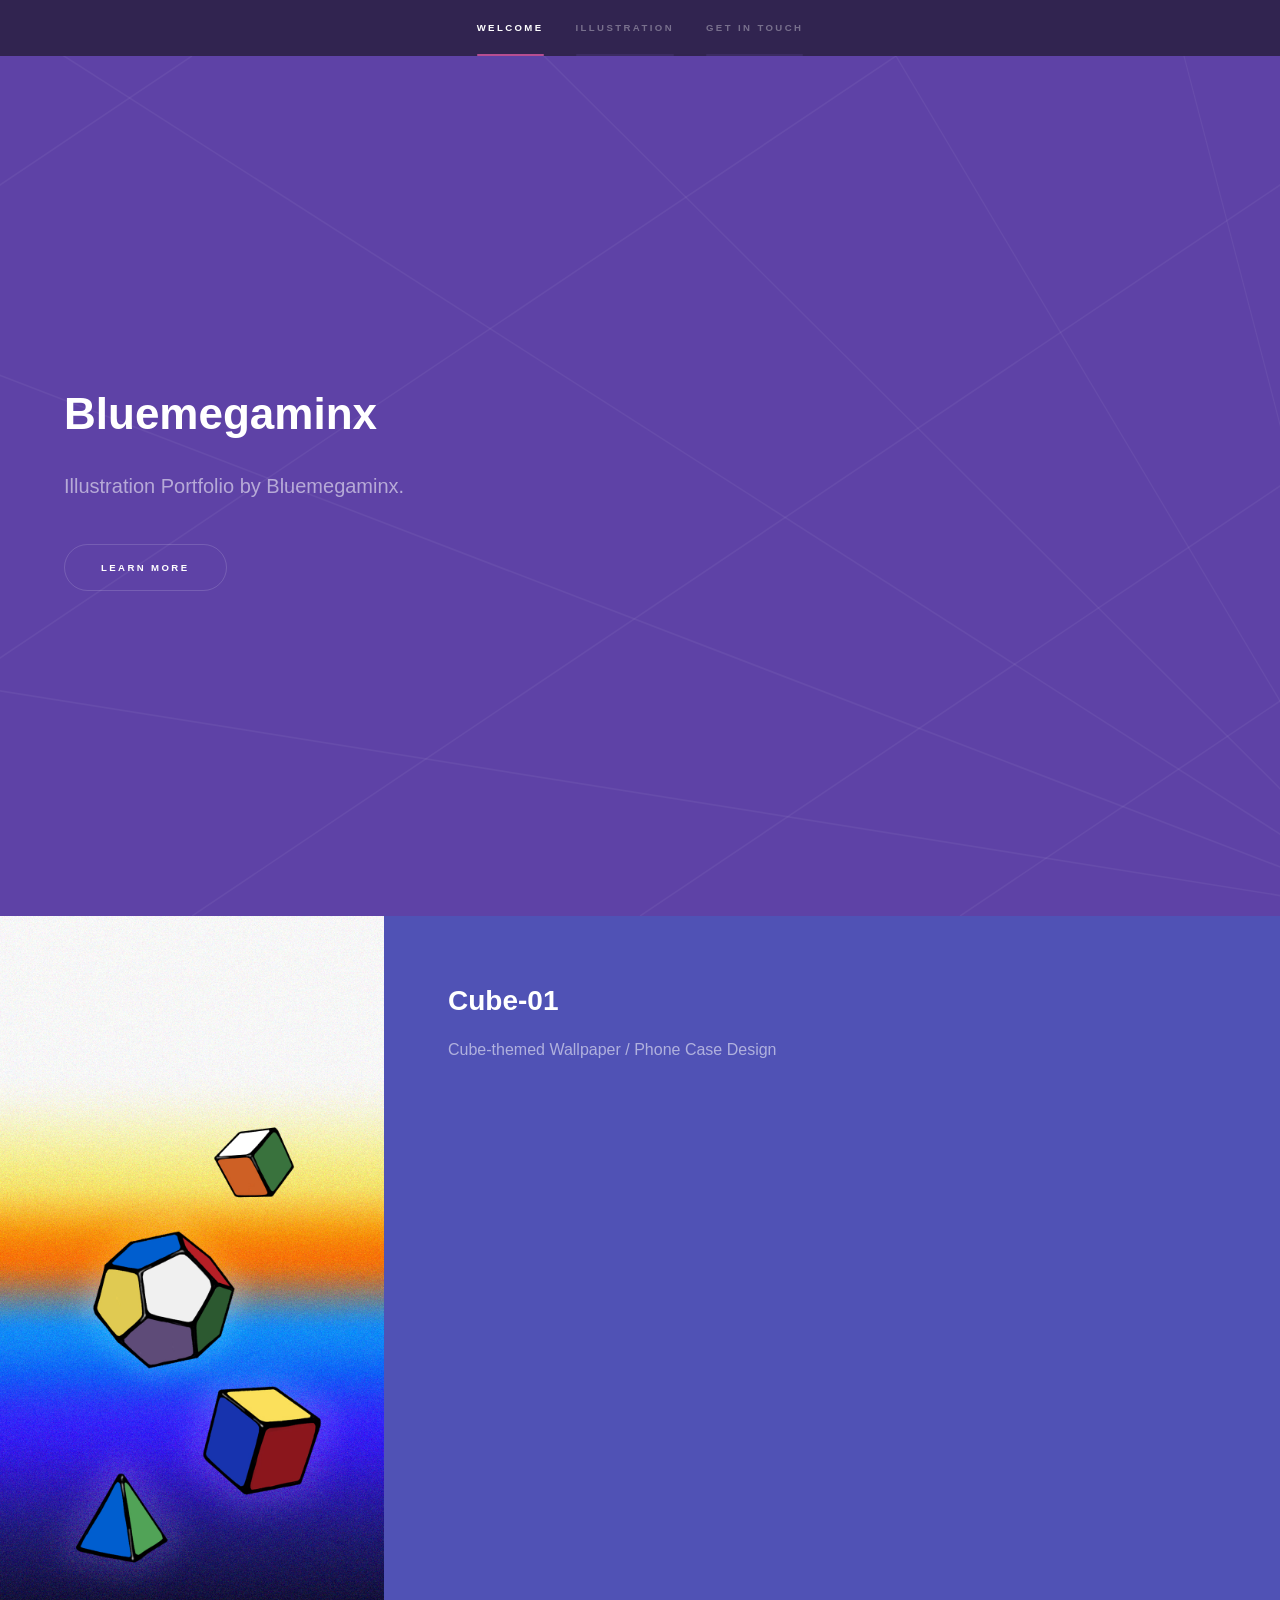
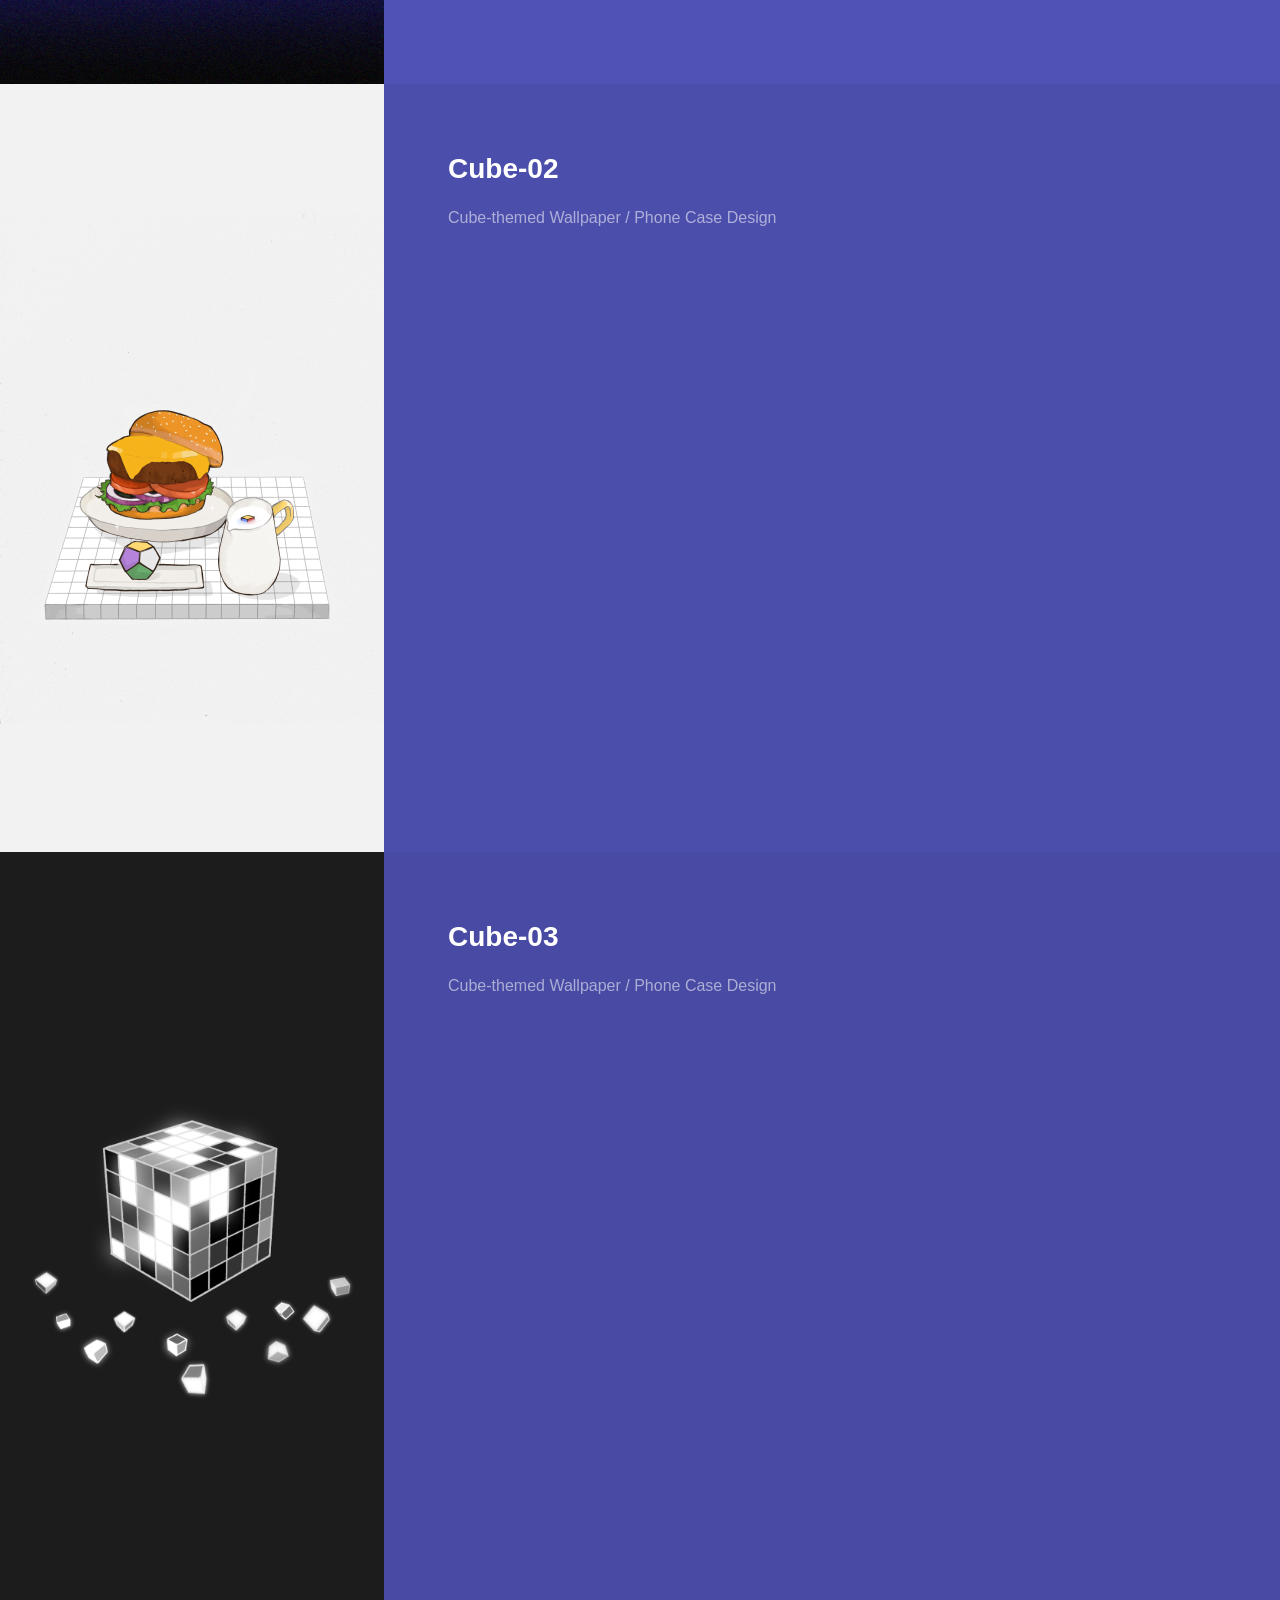
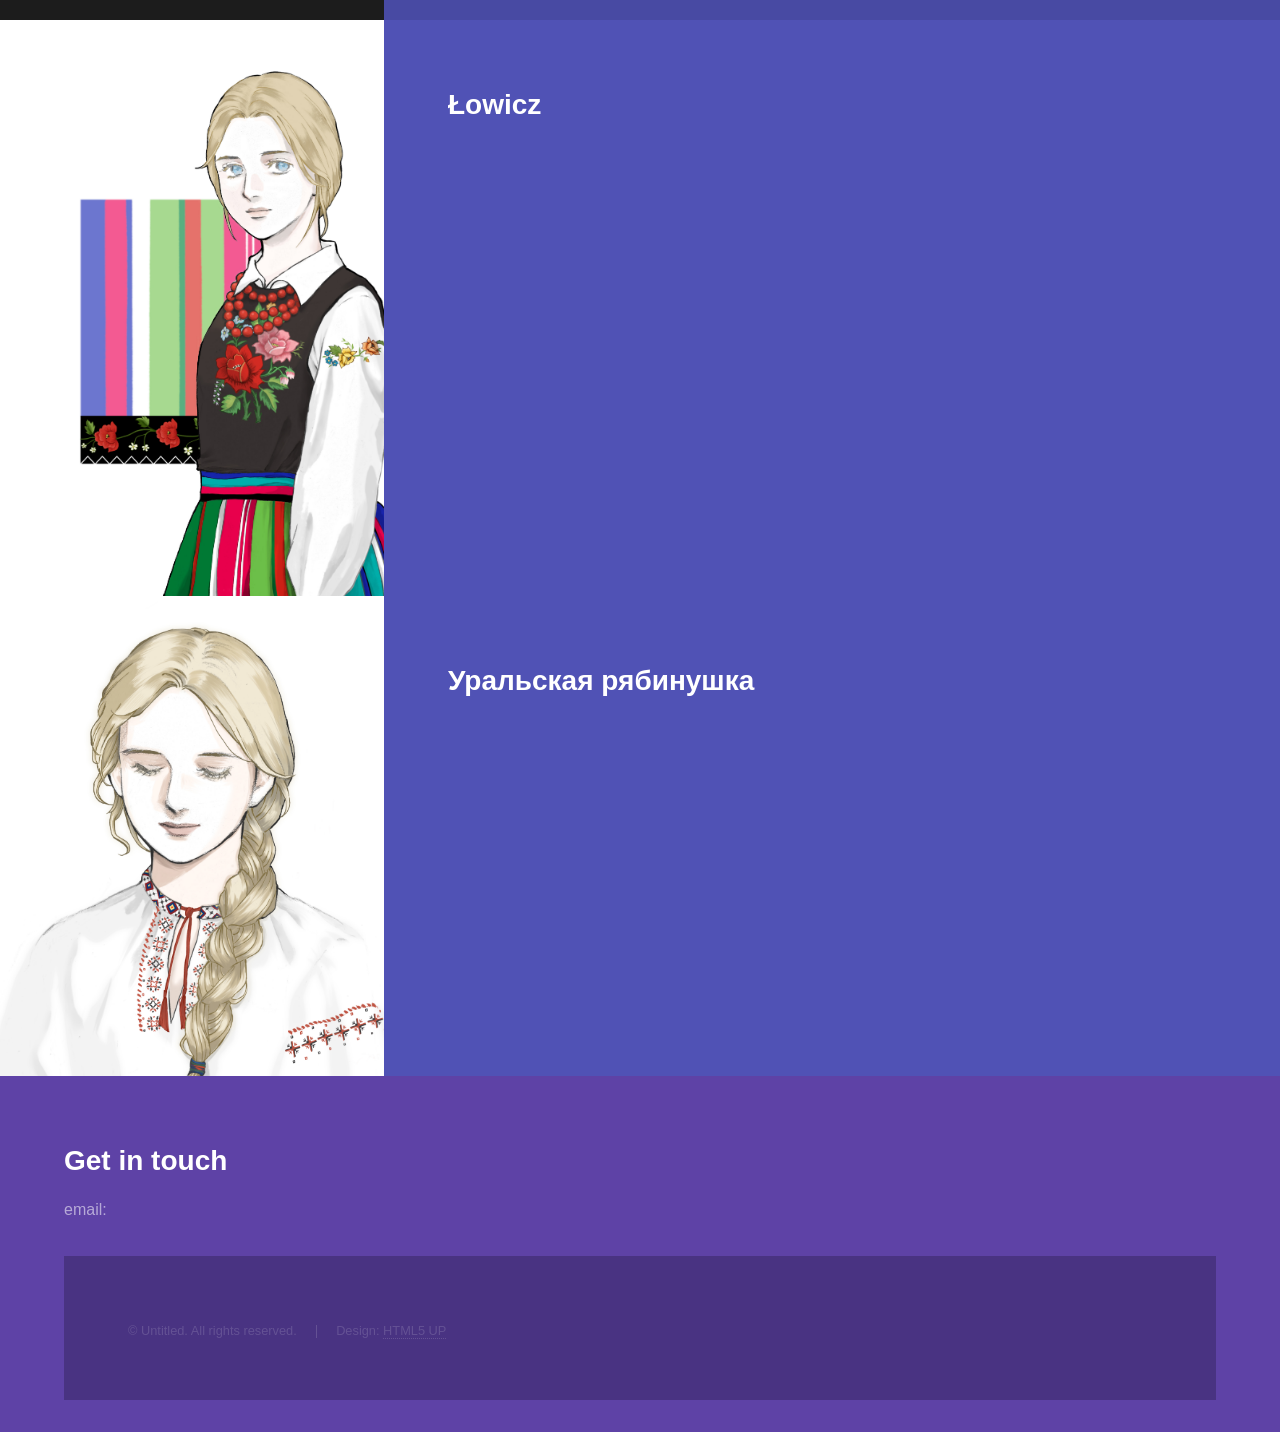
==== commit 08e9230f: "Add files via upload" ====
--- a/index.html
+++ b/index.html
@@ -57,12 +57,12 @@
 						</section>
 						<section>
 							<div class="image-fit">
-  								<img src="images/260114.jpg" alt="" />
+  								<img src="images/260117.jpg" alt="" />
 							</div>
 							<div class="content">
 								<div class="inner">
-									<h2>Cube-03</h2>
-									<p></p>
+									<h2>Cube-02</h2>
+									<p>Cube-themed Wallpaper / Phone Case Design</p>
 									<ul class="actions" style="display:none;">
 									</ul>
 								</div>
@@ -74,7 +74,7 @@
 							</div>
 							<div class="content">
 								<div class="inner">
-									<h2>Cube-02</h2>
+									<h2>Cube-03</h2>
 									<p>Cube-themed Wallpaper / Phone Case Design</p>
 									<ul class="actions" style="display:none;">
 									</ul>
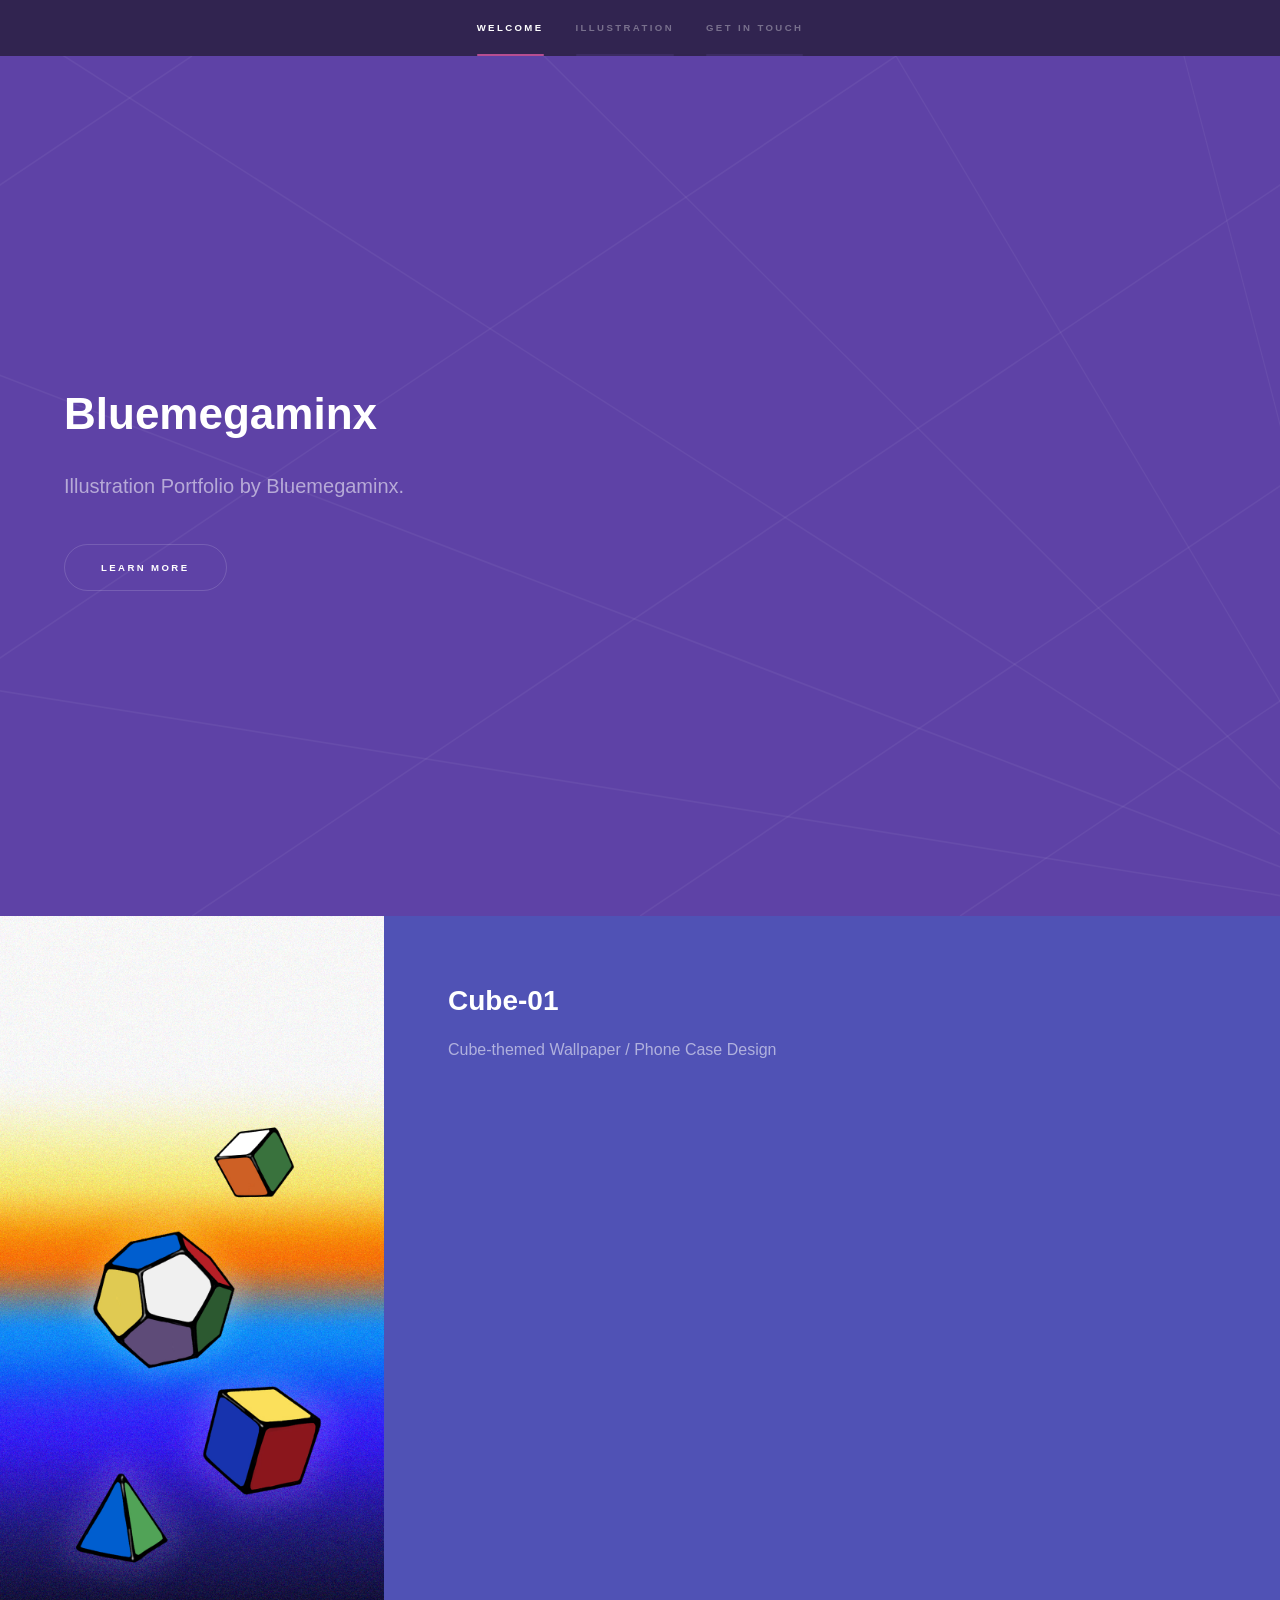
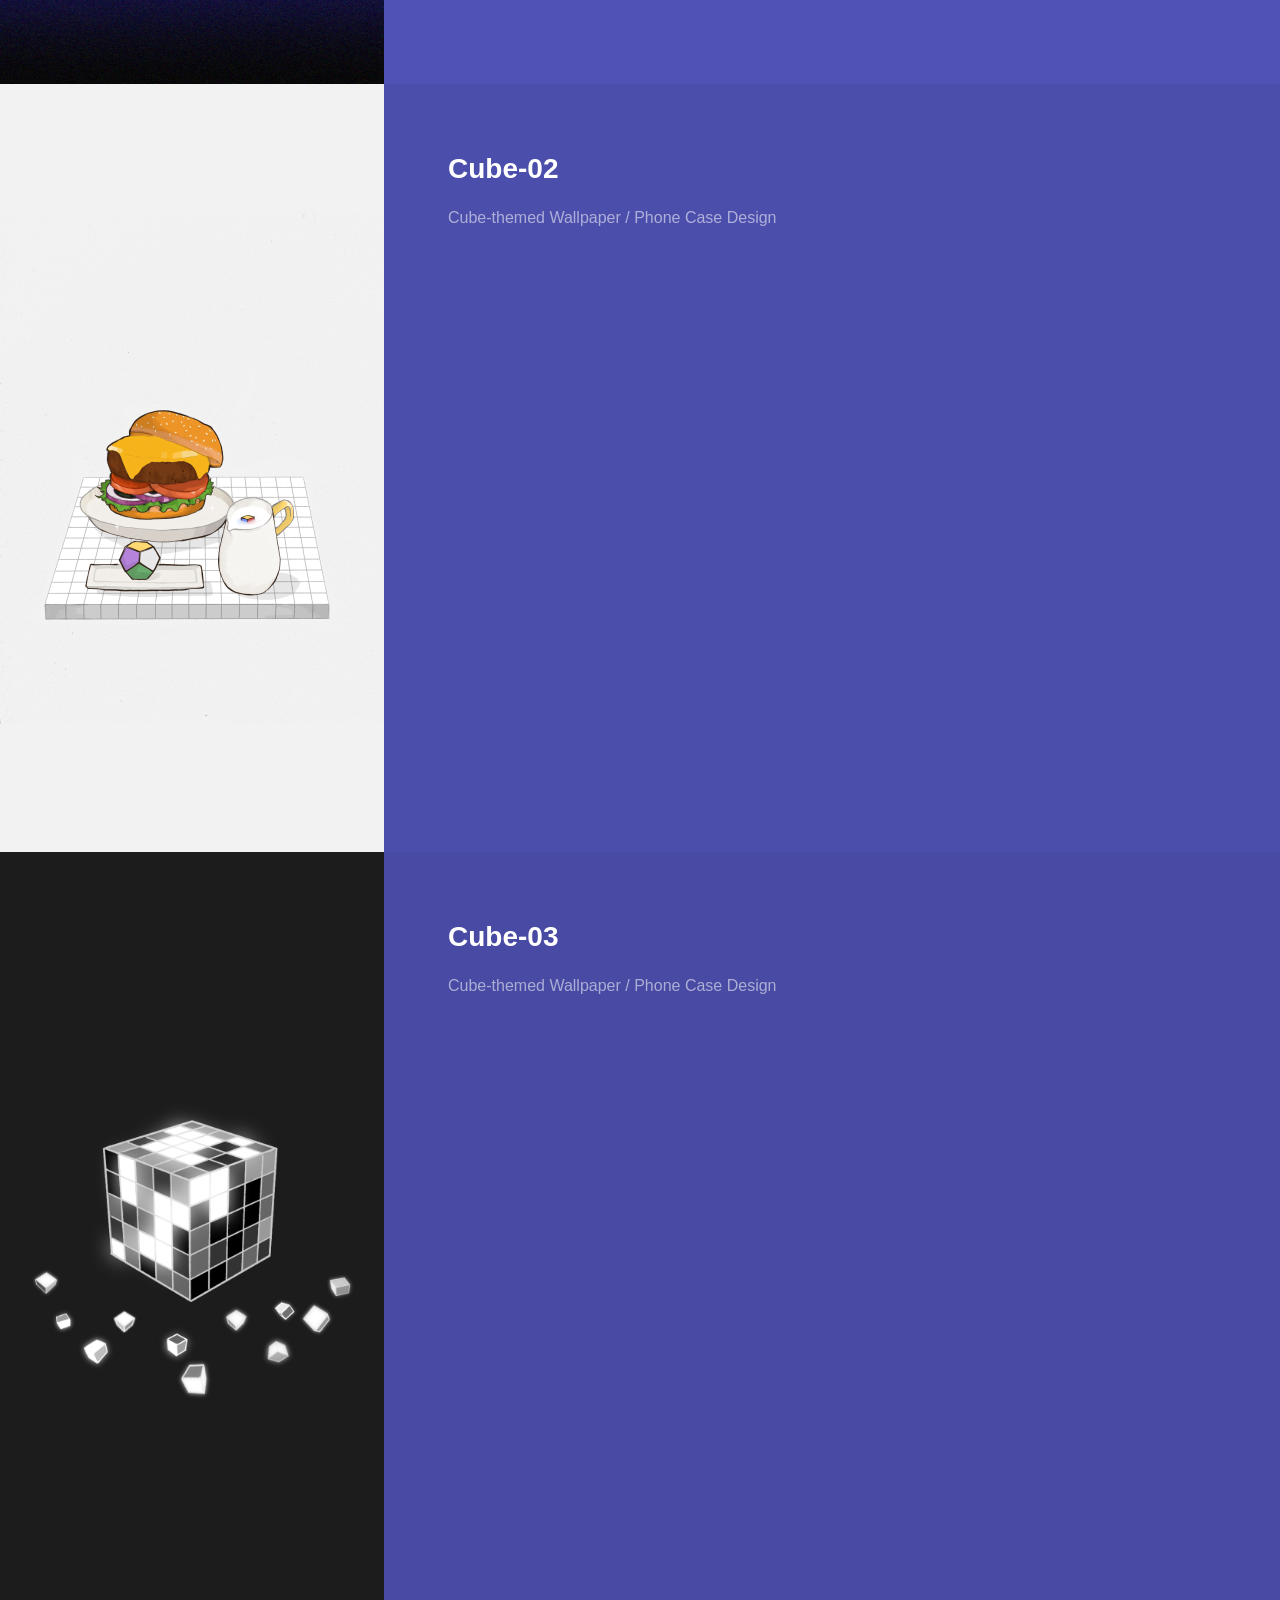
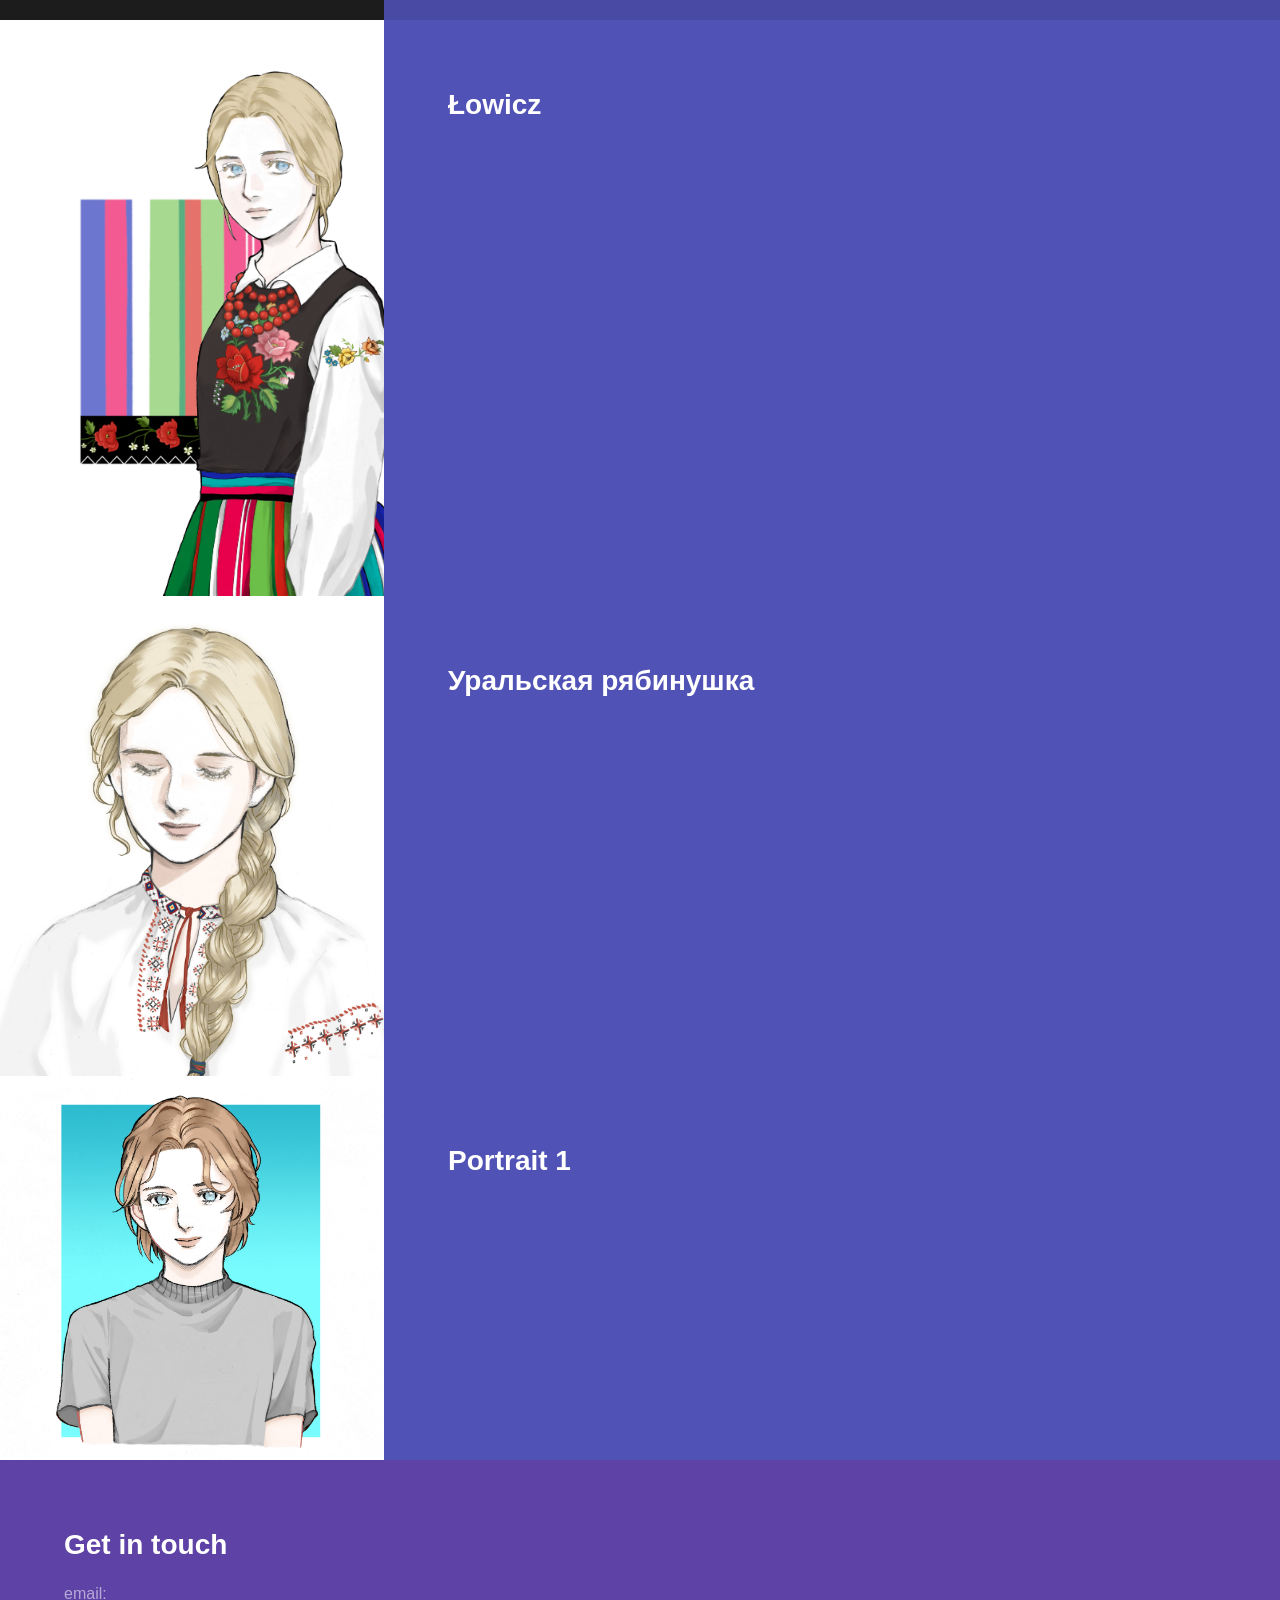
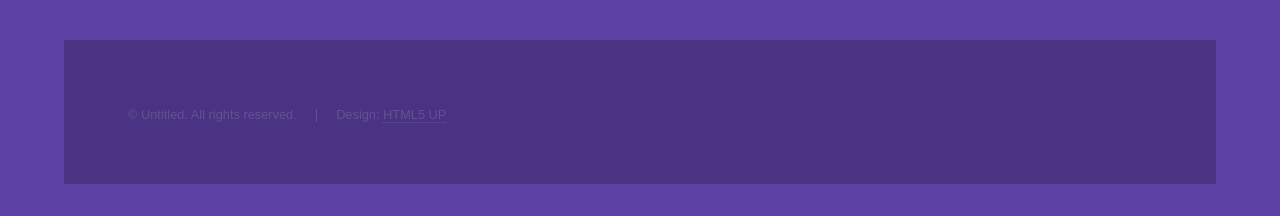
==== commit 1f2a08c6: "Add files via upload" ====
--- a/index.html
+++ b/index.html
@@ -107,6 +107,19 @@
 								</div>
 							</div>
 						</section>
+						<section>
+							<div class="image-fit">
+  								<img src="images/260202(1).jpg" alt="" />
+							</div>
+							<div class="content">
+								<div class="inner">
+									<h2>Portrait 1</h2>
+									<p></p>
+									<ul class="actions" style="display:none;">
+									</ul>
+								</div>
+							</div>
+						</section>
 					</section>
 
 				<!-- Two -->
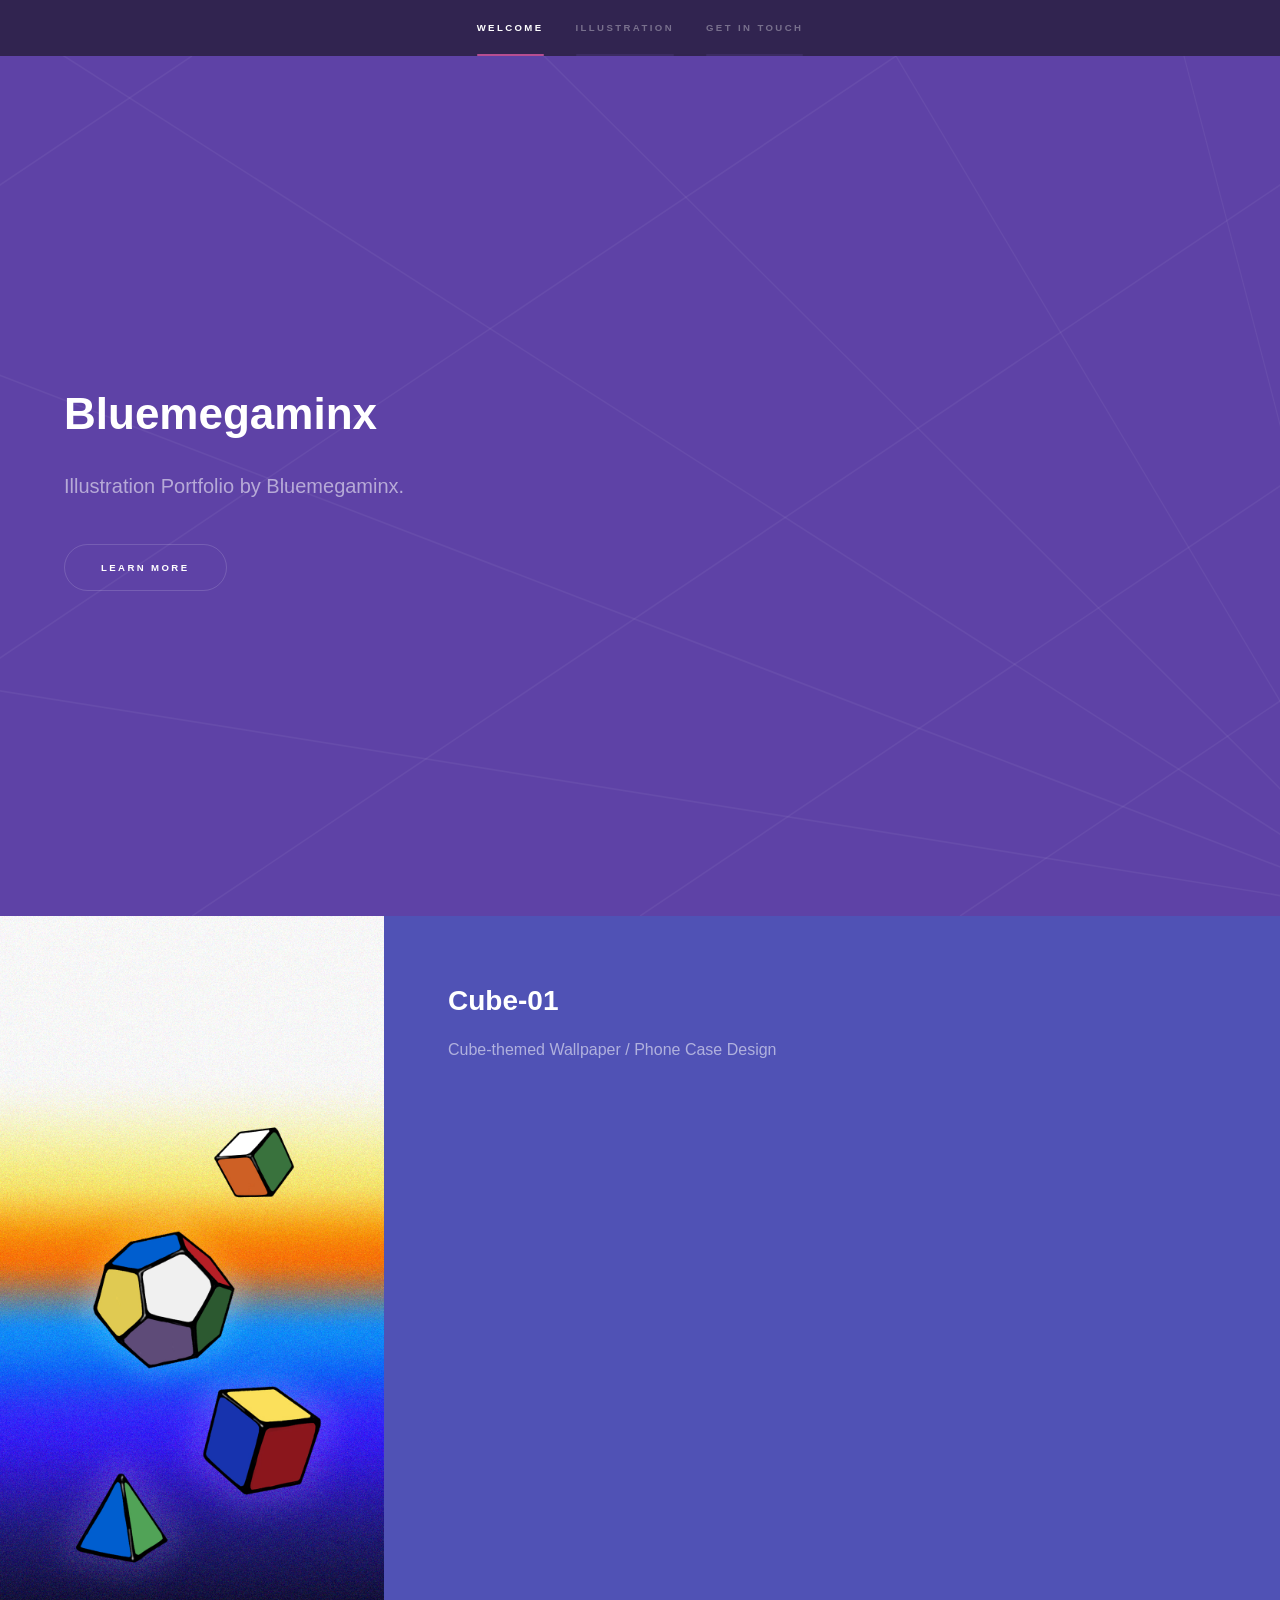
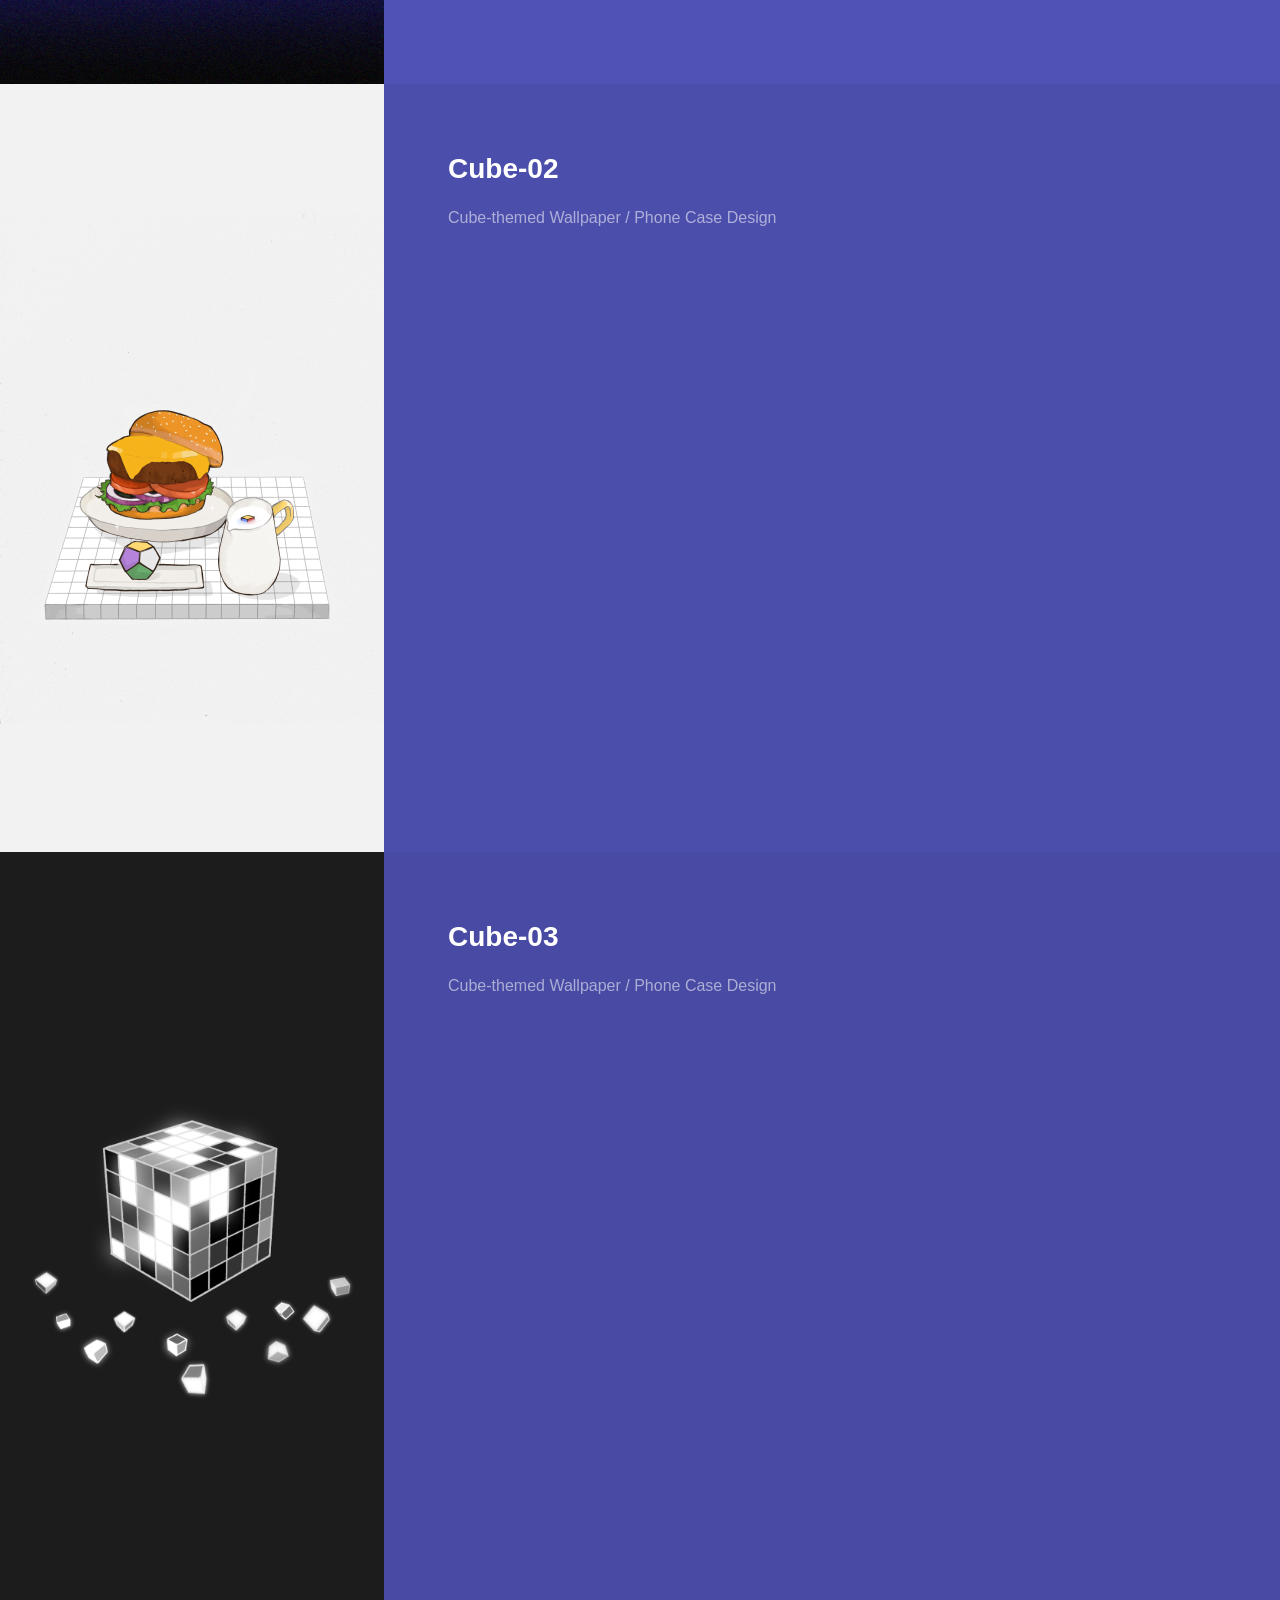
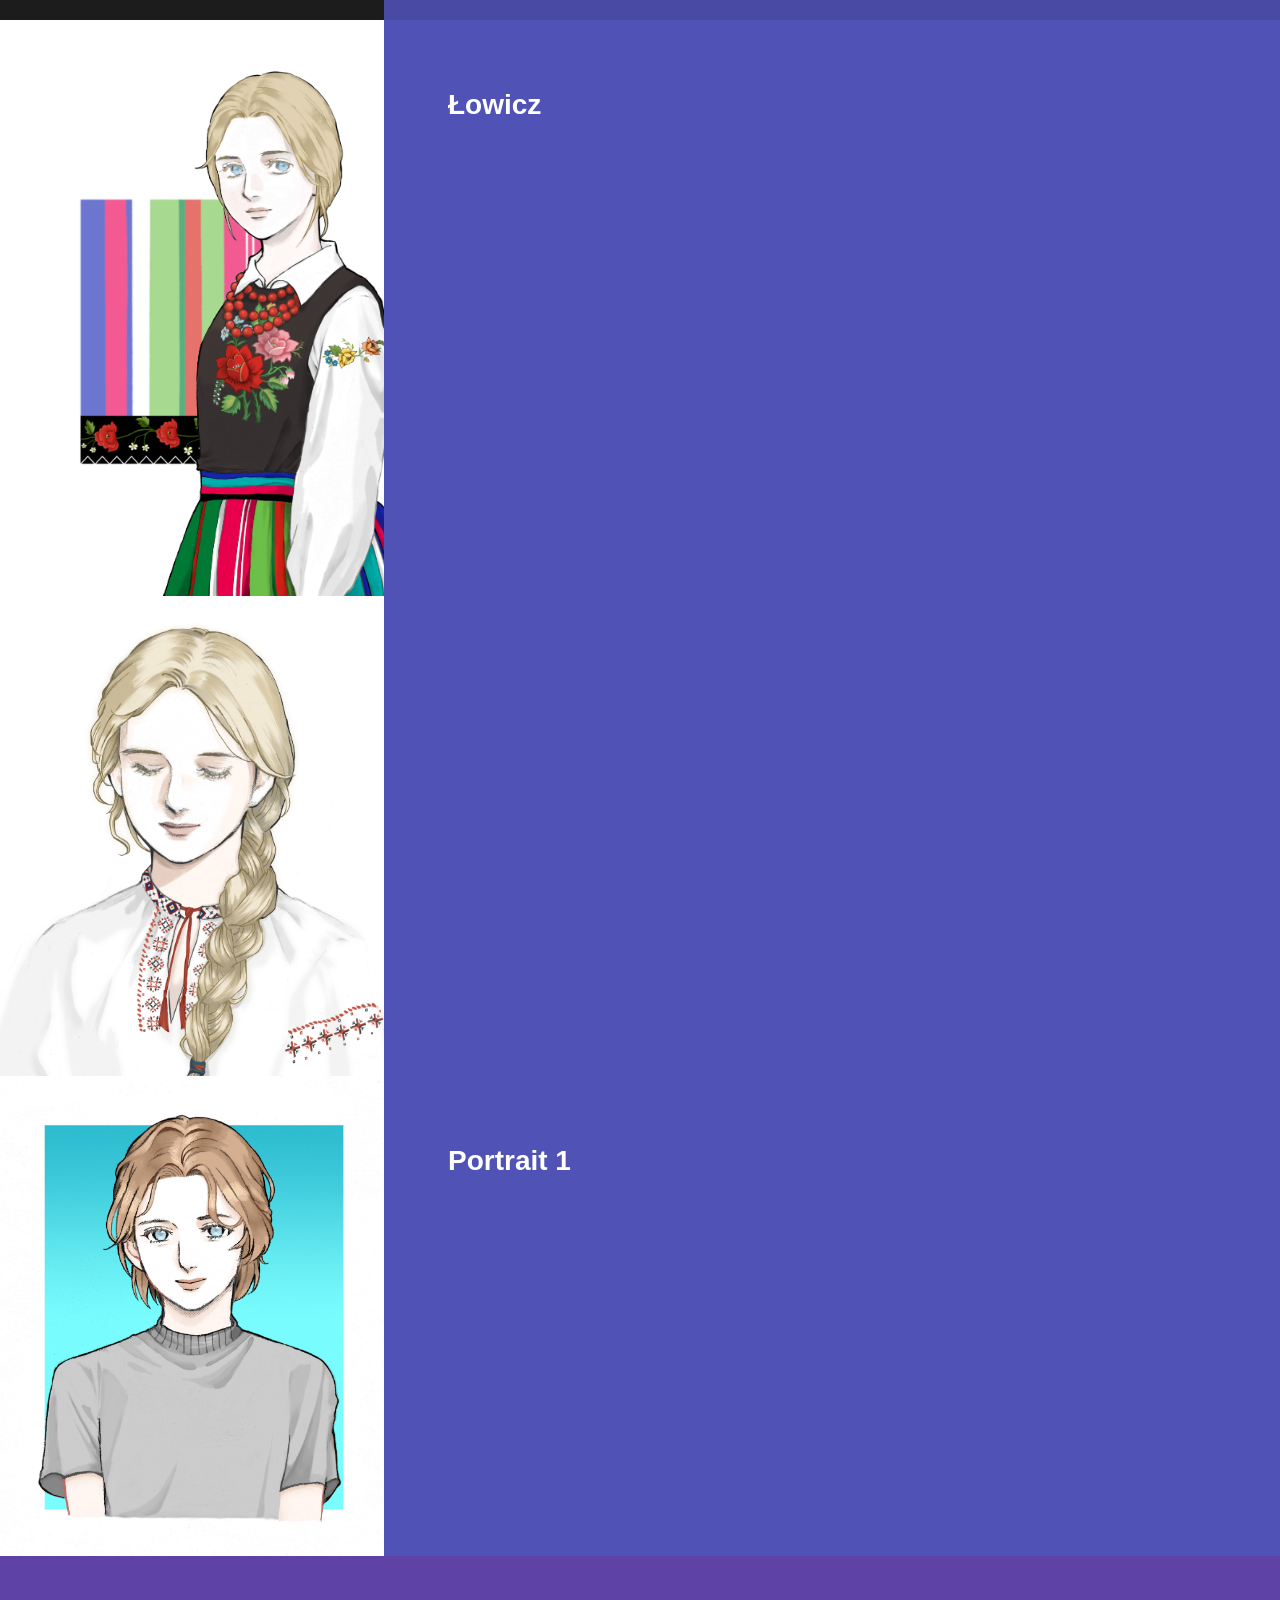
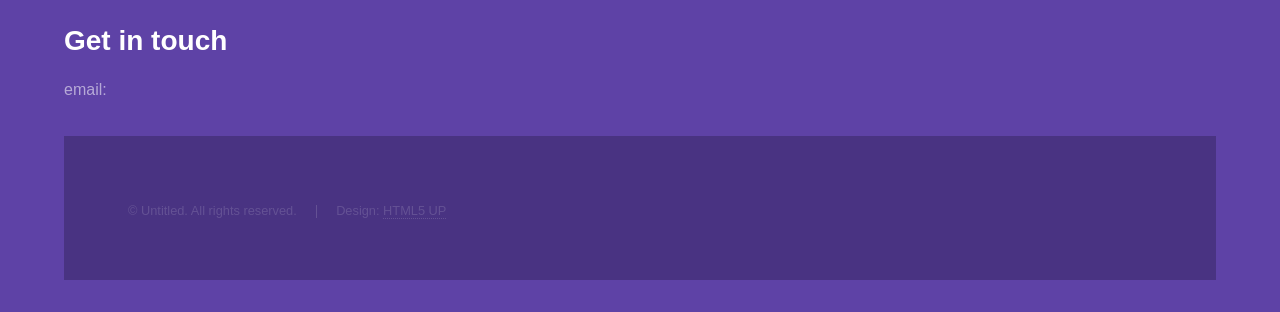
==== commit 68d02580: "Add files via upload" ====
--- a/index.html
+++ b/index.html
@@ -109,7 +109,7 @@
 						</section>
 						<section>
 							<div class="image-fit">
-  								<img src="images/260202(1).jpg" alt="" />
+  								<img src="images/260202_45.jpg" alt="" />
 							</div>
 							<div class="content">
 								<div class="inner">
--- a/assets/css/main.css
+++ b/assets/css/main.css
@@ -3921,4 +3921,8 @@
   display: grid;
   grid-template-columns: 30% 70%;
   align-items: flex-start;
+}
+
+#one.spotlights section {
+  min-height: auto;
 }
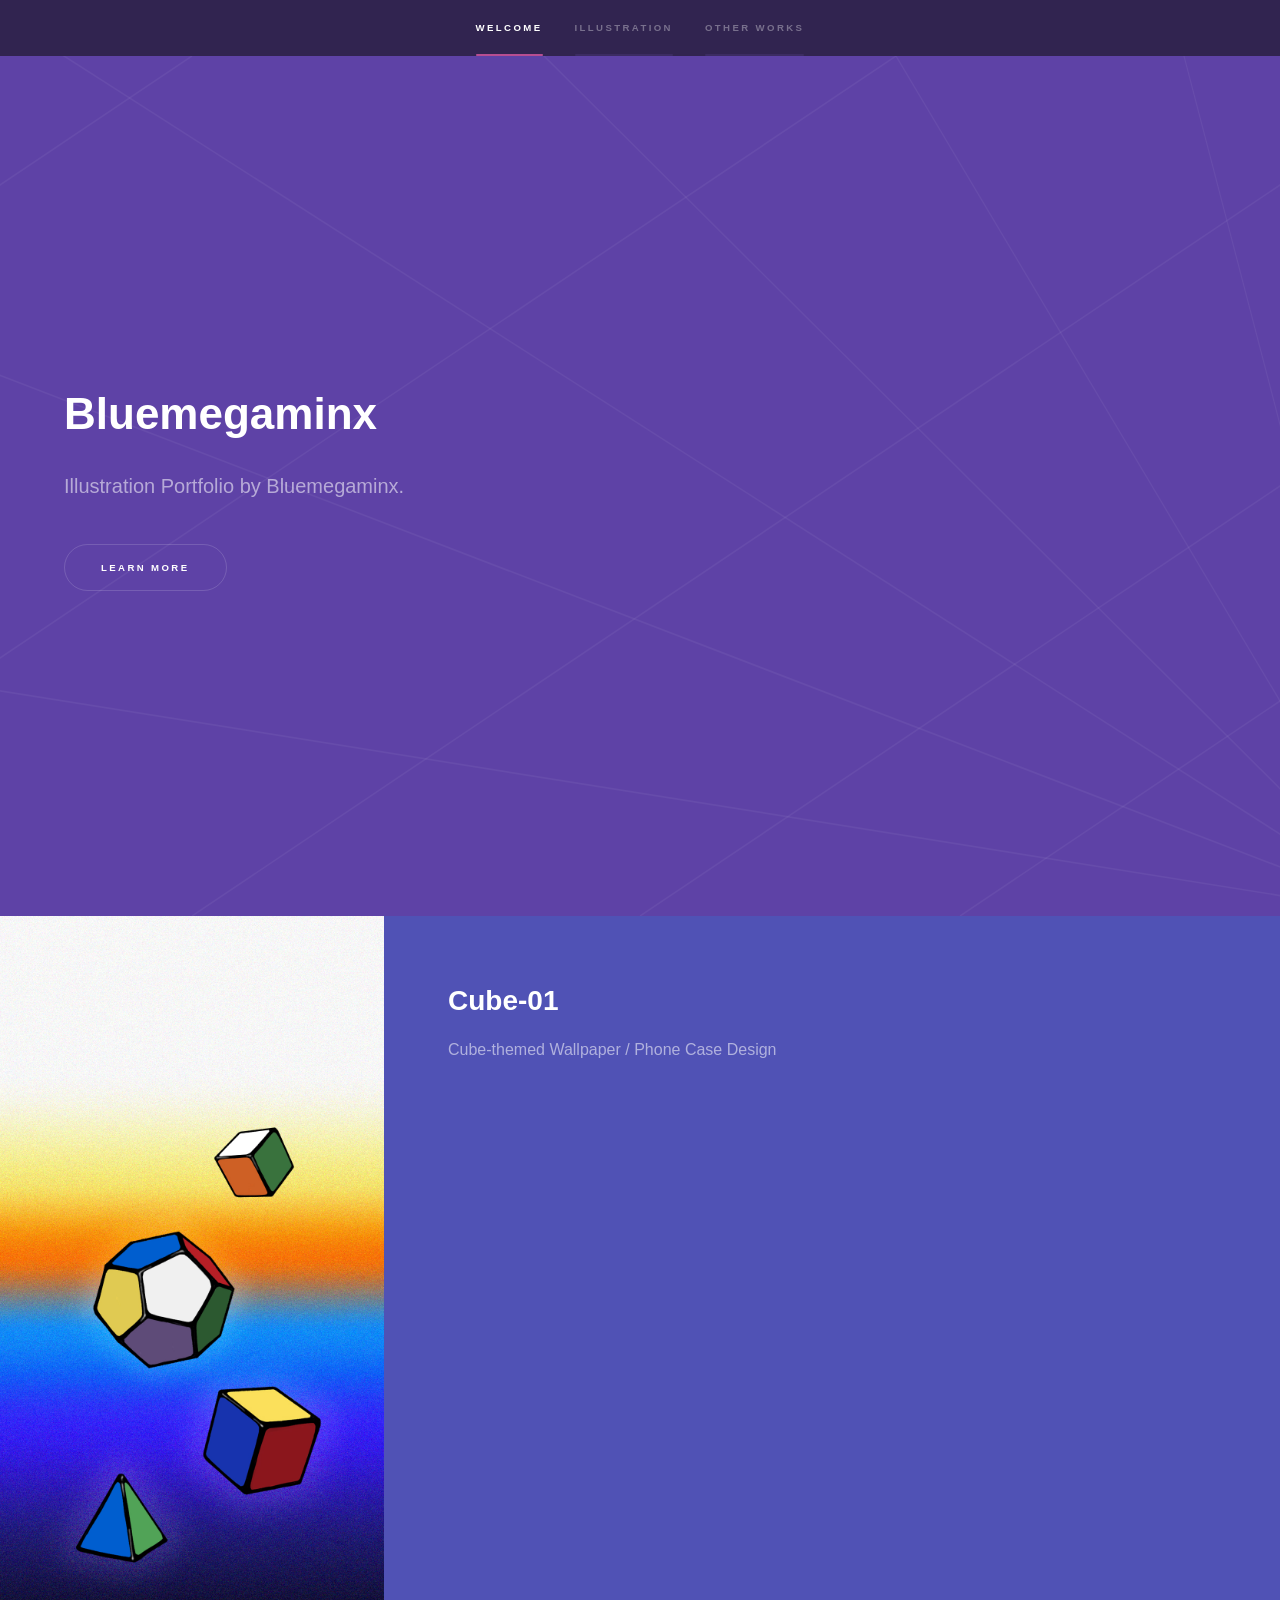
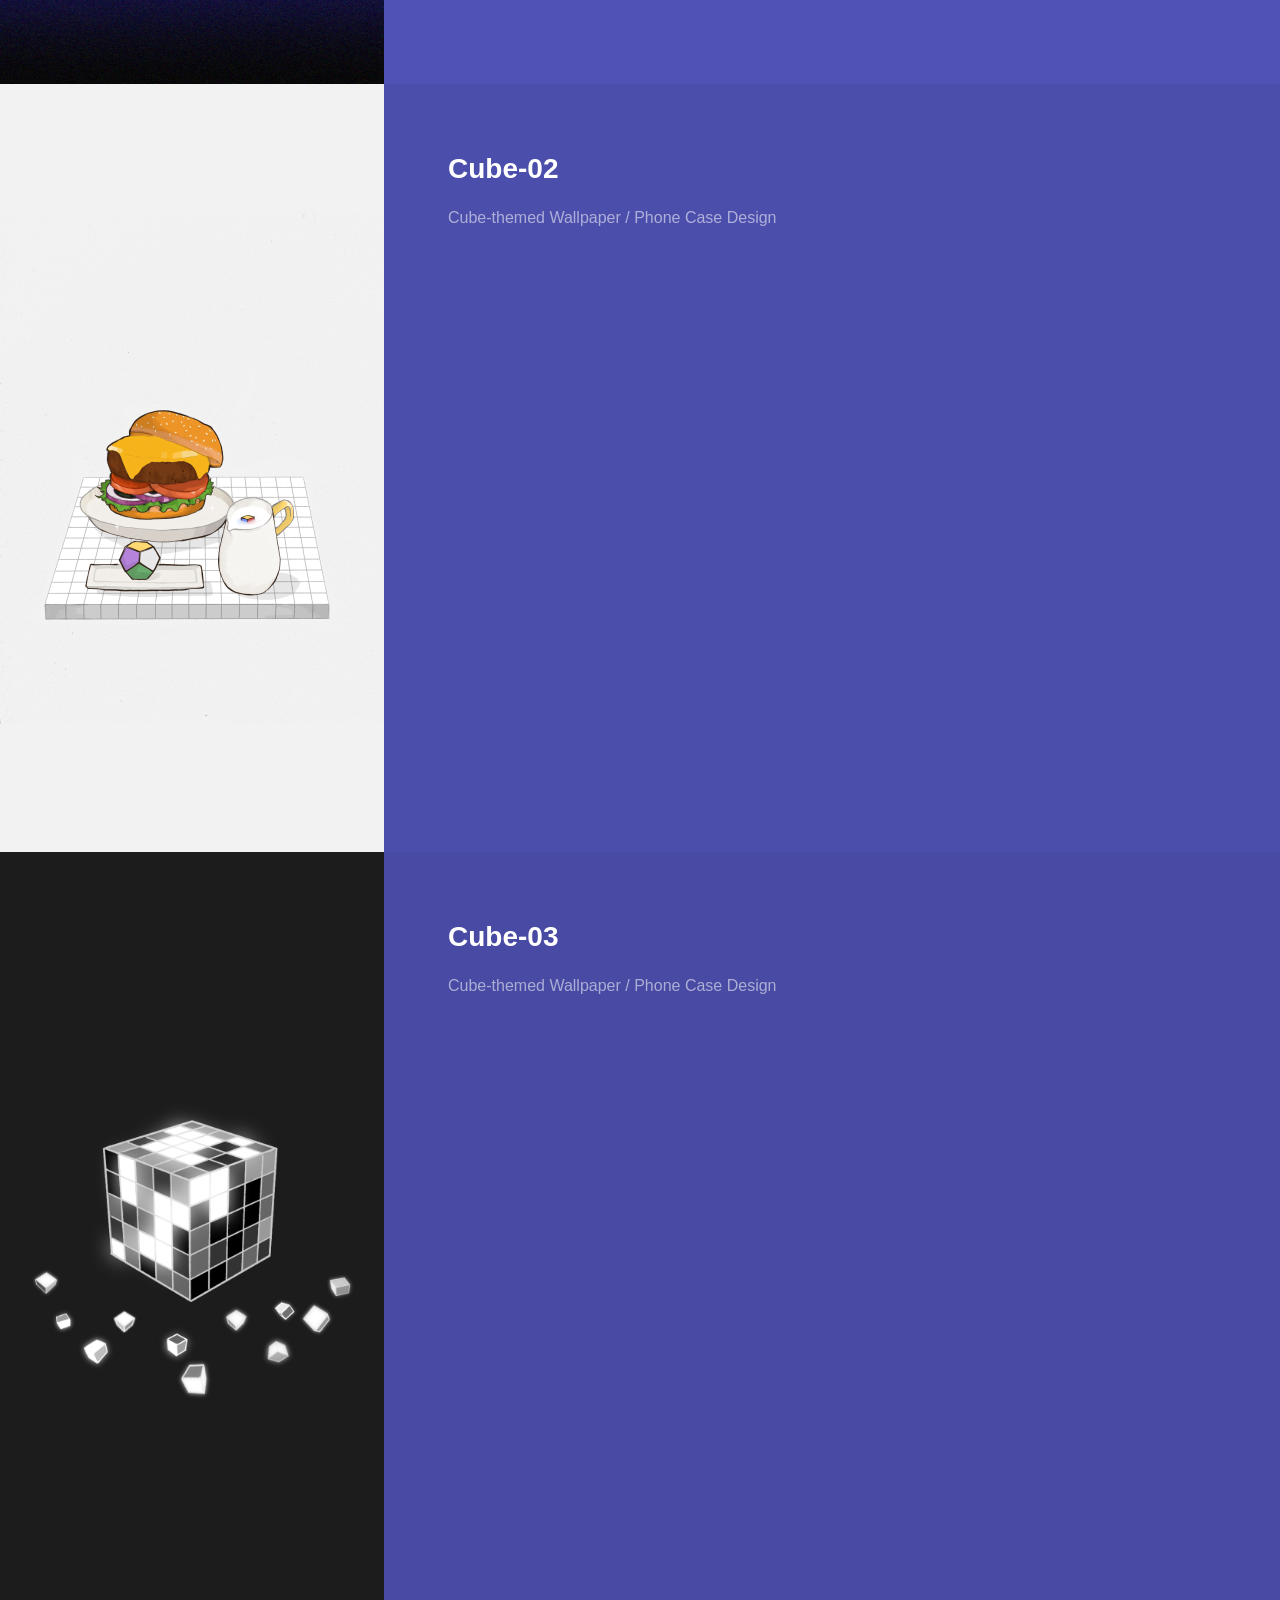
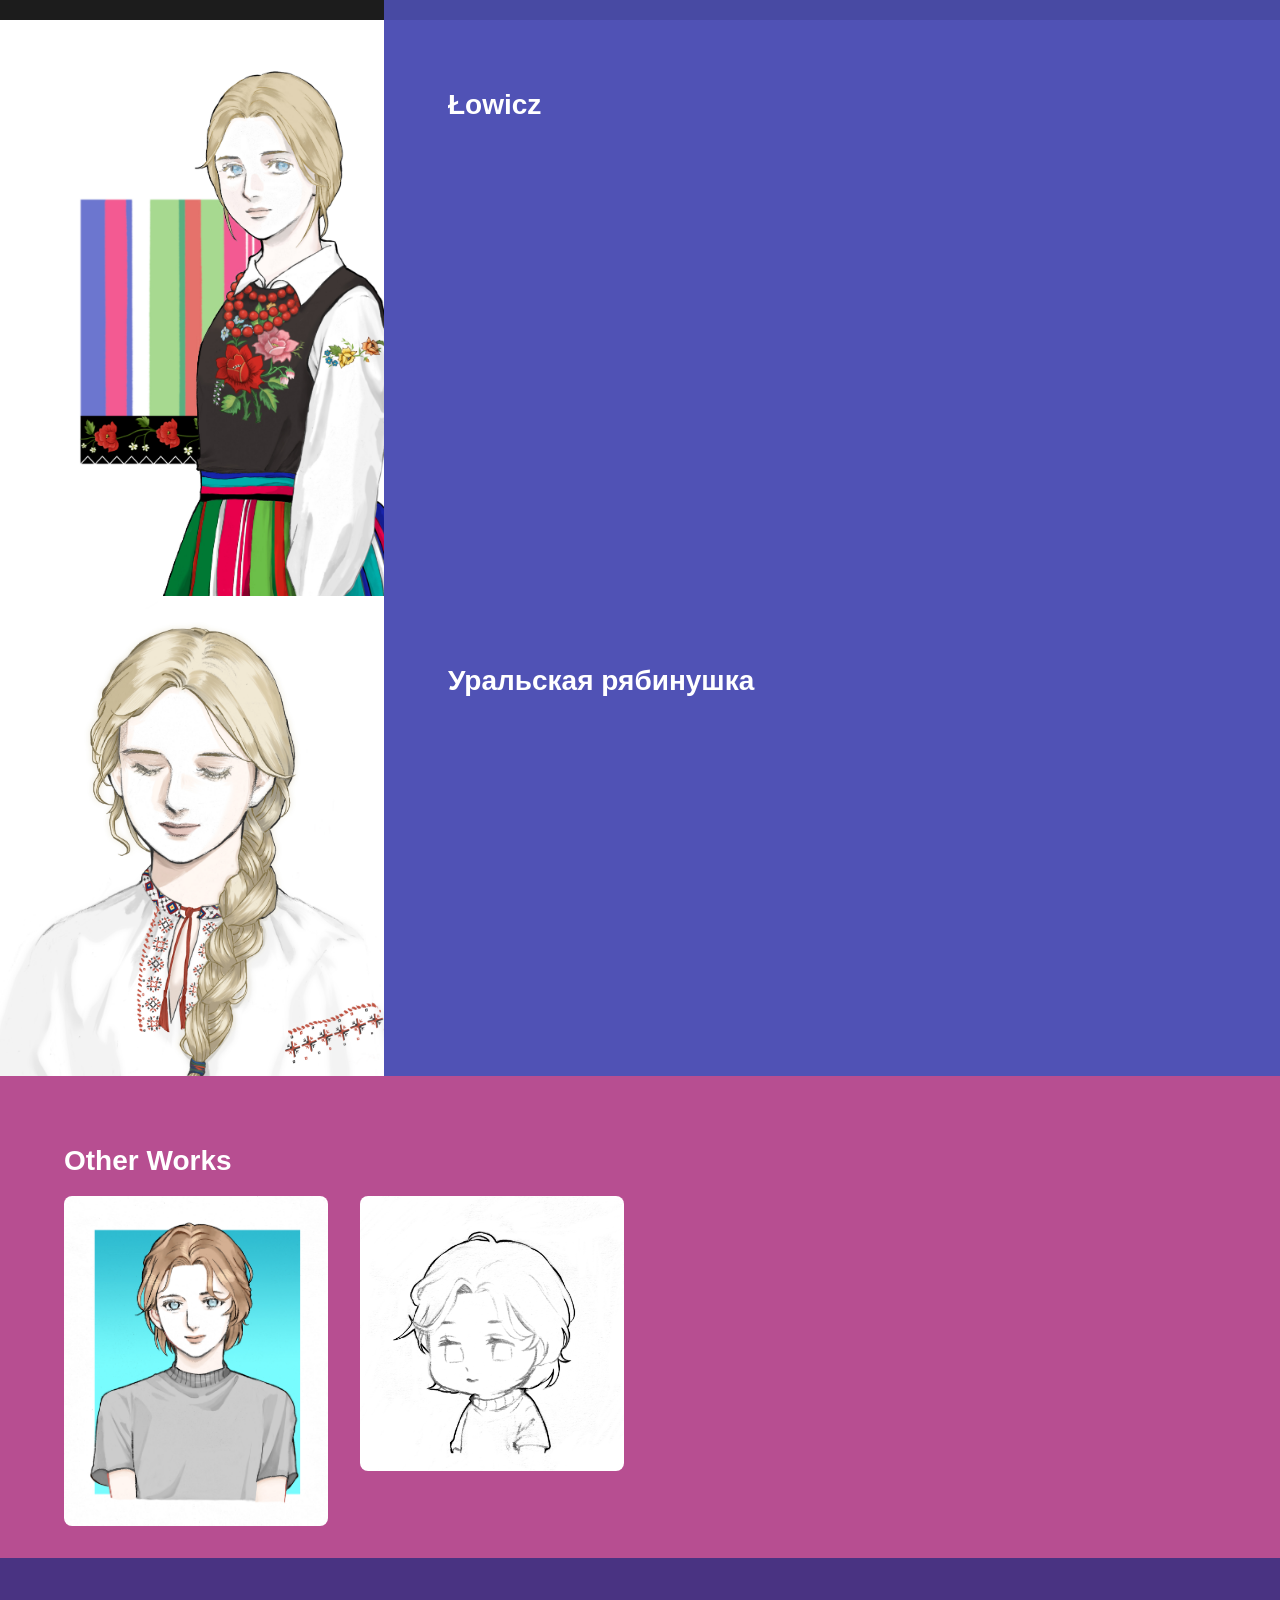
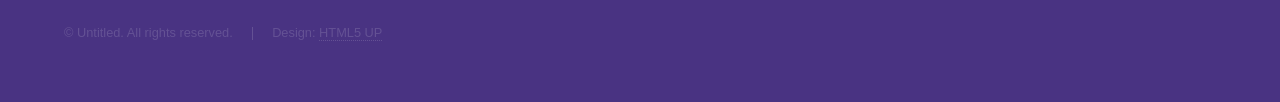
==== commit 5704921c: "Add files via upload" ====
--- a/index.html
+++ b/index.html
@@ -21,7 +21,7 @@
 						<ul>
 							<li><a href="#intro">Welcome</a></li>
 							<li><a href="#one">Illustration</a></li>
-							<li><a href="#two">Get in touch</a></li>
+							<li><a href="#two">Other Works</a></li>
 						</ul>
 					</nav>
 				</div>
@@ -107,26 +107,26 @@
 								</div>
 							</div>
 						</section>
-						<section>
-							<div class="image-fit">
-  								<img src="images/260202_45.jpg" alt="" />
-							</div>
-							<div class="content">
-								<div class="inner">
-									<h2>Portrait 1</h2>
-									<p></p>
-									<ul class="actions" style="display:none;">
-									</ul>
-								</div>
-							</div>
-						</section>
 					</section>
 
 				<!-- Two -->
-					<section id="three" class="wrapper style1 fade-up">
-						<div class="inner">
-							<h2>Get in touch</h2>
-							<p>email:</p>
+					<section id="gallery" class="wrapper style3 fade-up">
+ 					 <div class="inner">
+   					 <h2>Other Works</h2>
+
+    				<div class="art-grid">
+      				<div class="art-item">
+        			<img src="images/260202_45.jpg" alt="">
+      				</div>
+
+      				<div class="art-item">
+        			<img src="images/黑白版.png" alt="">
+      				</div>
+
+   				 </div>
+  			</div>
+		</section>
+
 
 		<!-- Footer -->
 			<footer id="footer" class="wrapper style1-alt">
--- a/assets/css/main.css
+++ b/assets/css/main.css
@@ -3925,4 +3925,17 @@
 
 #one.spotlights section {
   min-height: auto;
+}
+
+.art-grid {
+  display: grid;
+  grid-template-columns: repeat(auto-fill, minmax(250px, 1fr));
+  gap: 2em;
+}
+
+.art-item img {
+  width: 100%;
+  height: auto;
+  display: block;
+  border-radius: 8px;
 }
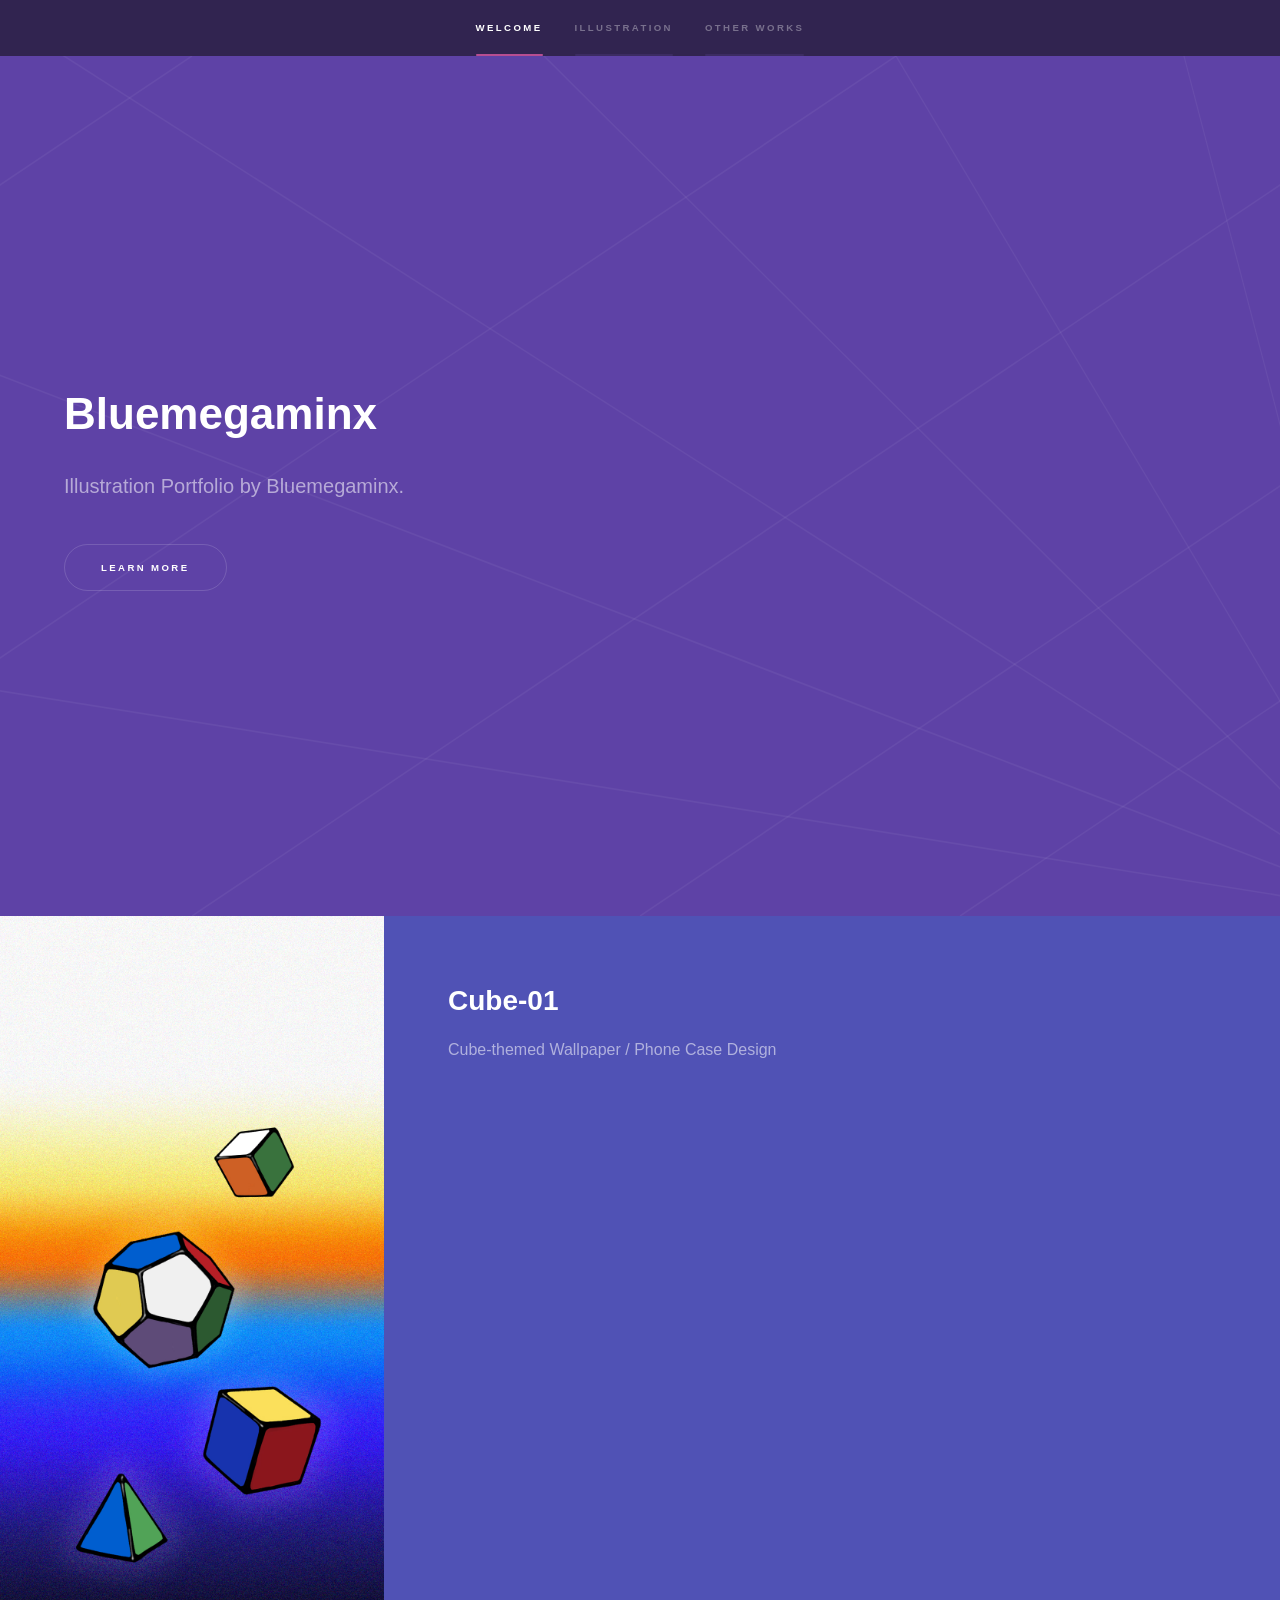
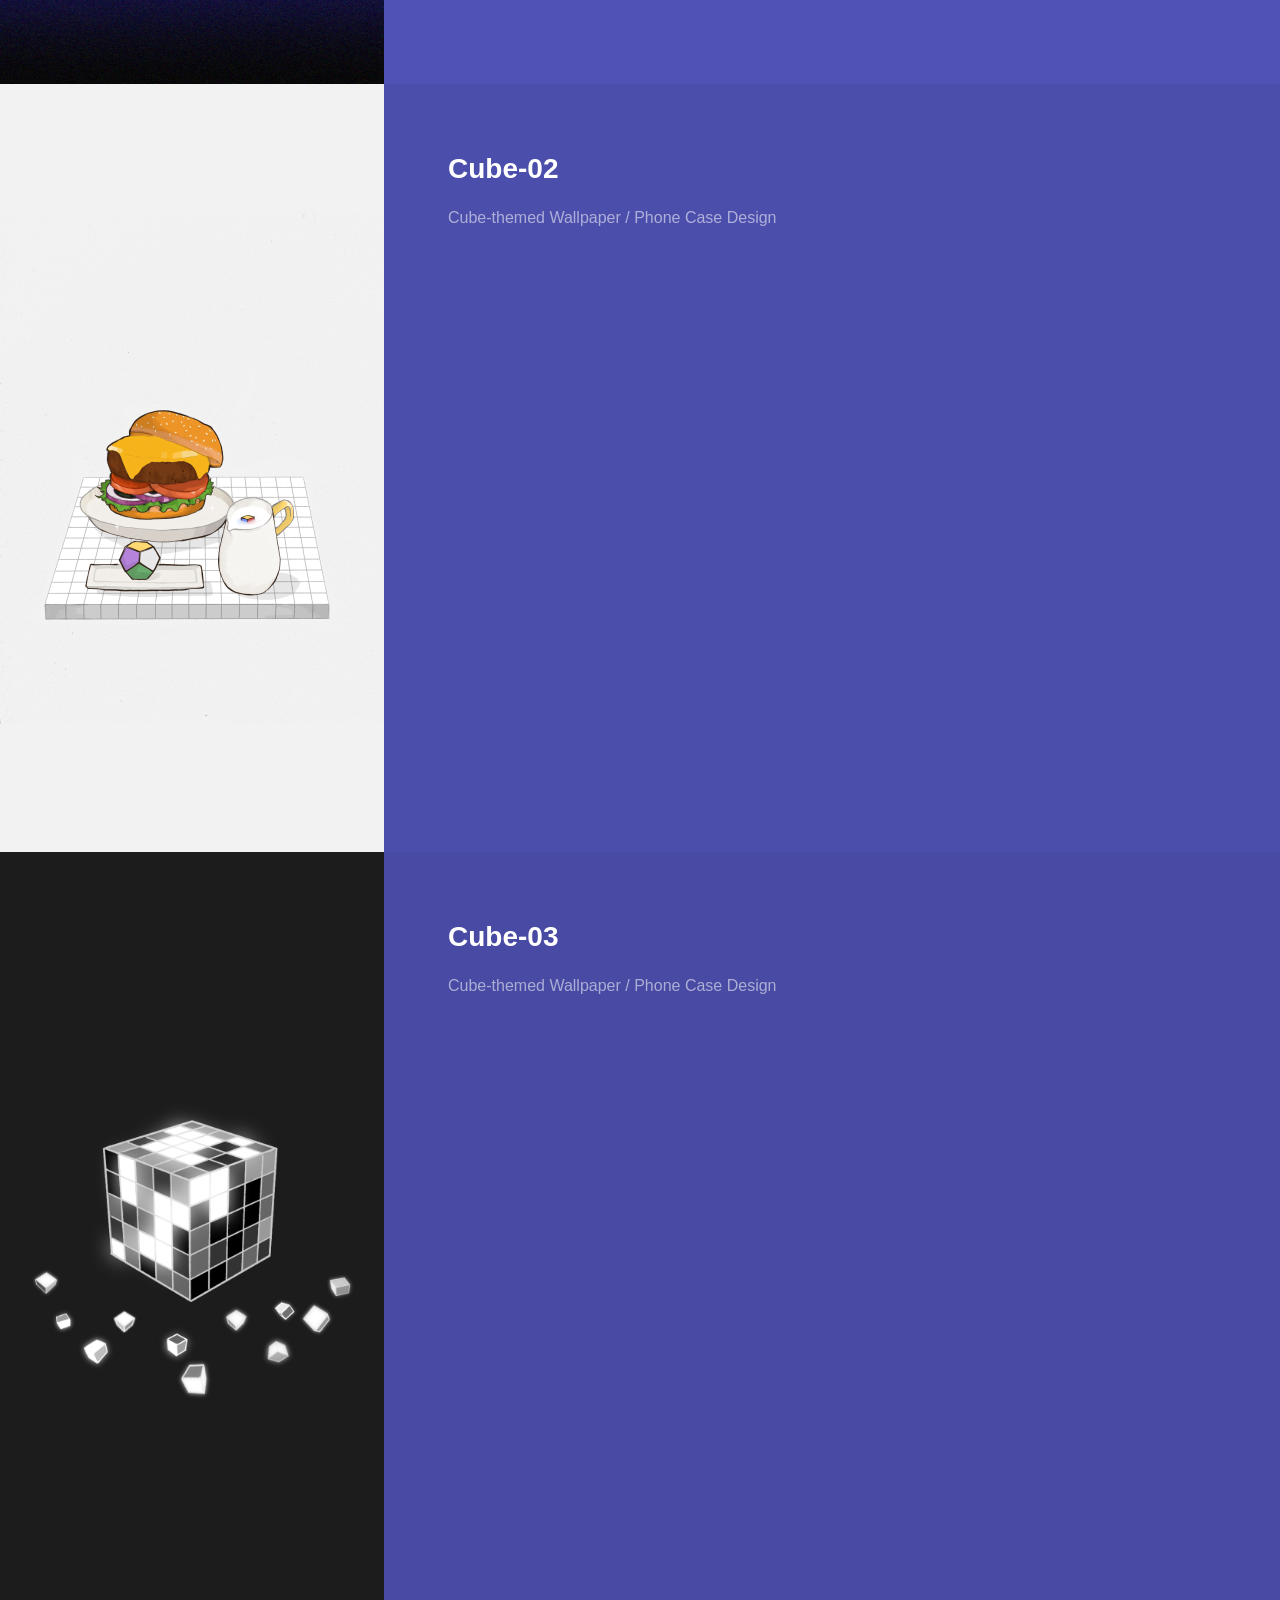
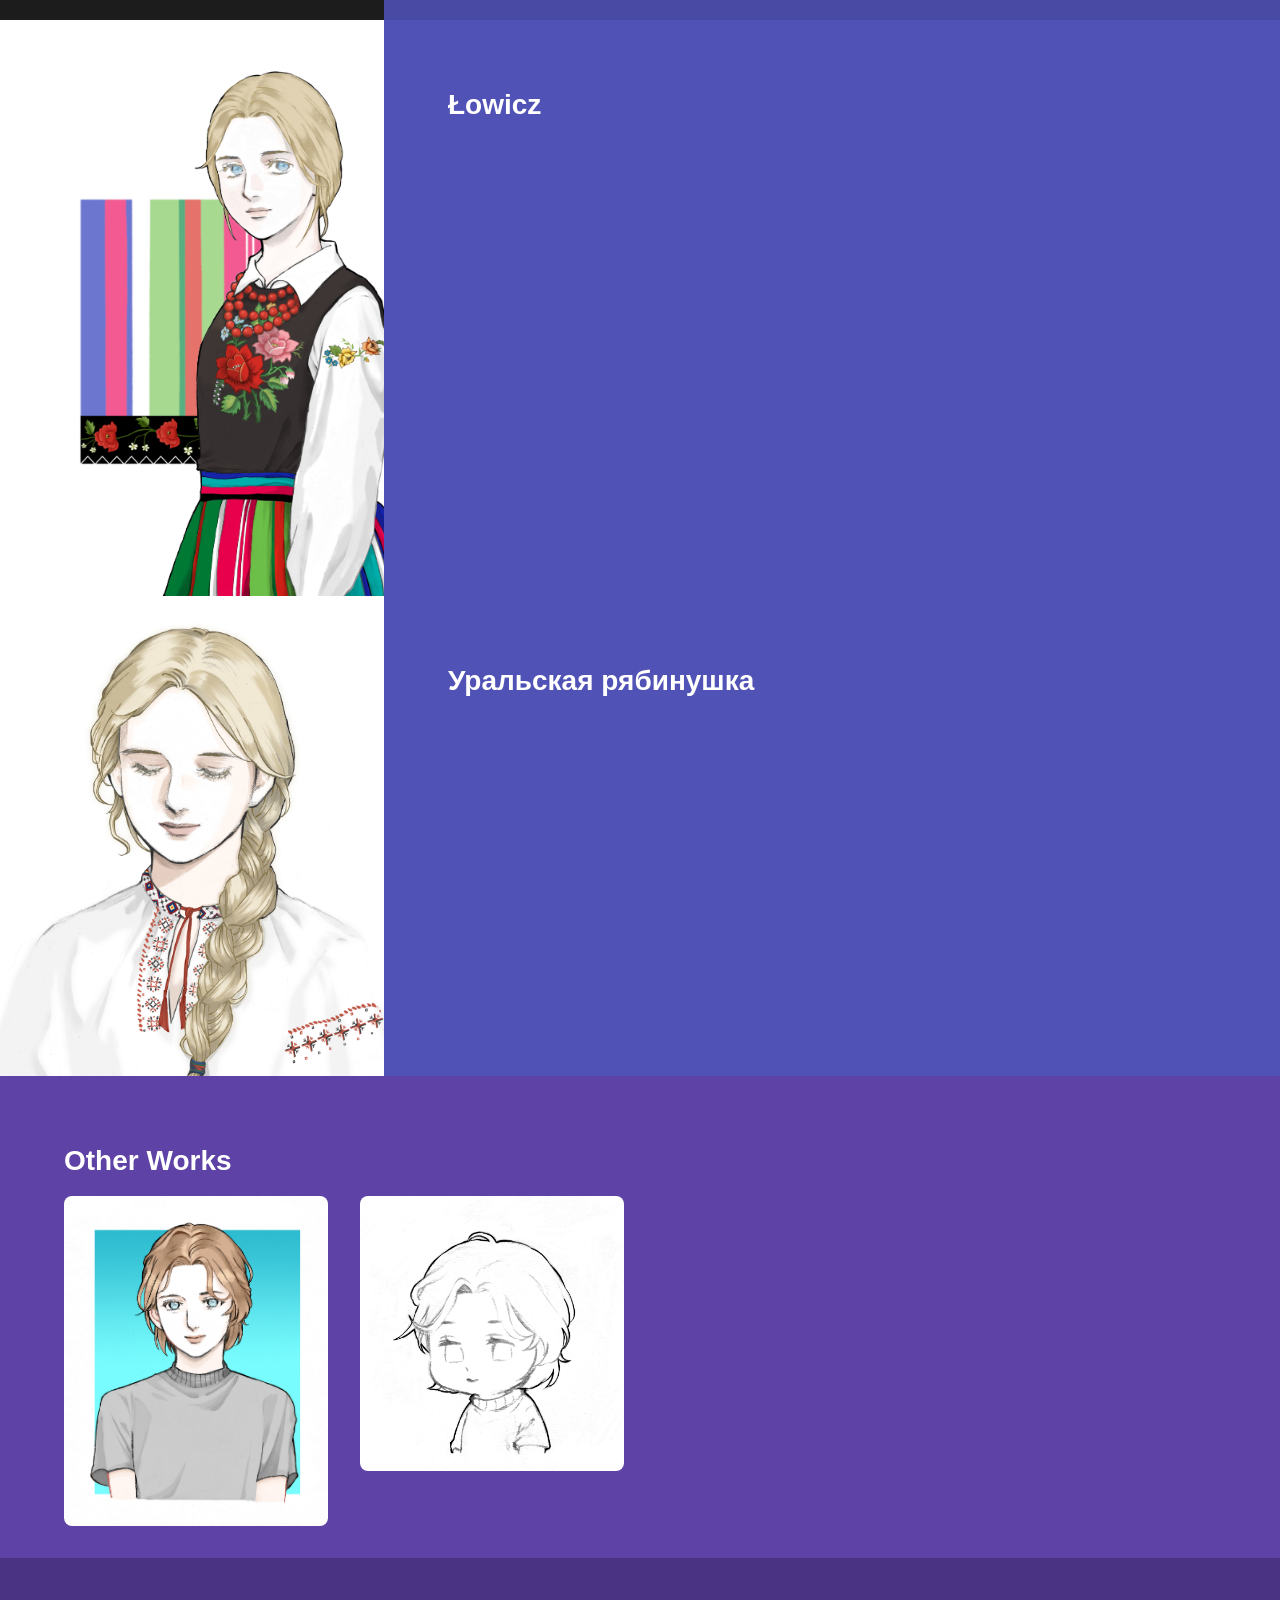
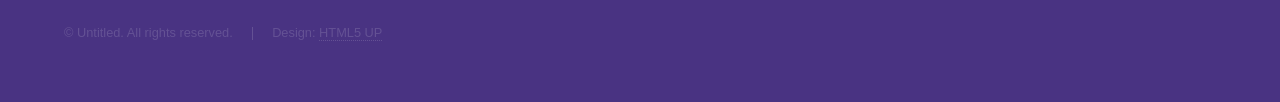
==== commit 6f6fd1f6: "Add files via upload" ====
--- a/index.html
+++ b/index.html
@@ -110,7 +110,7 @@
 					</section>
 
 				<!-- Two -->
-					<section id="gallery" class="wrapper style3 fade-up">
+					<section id="gallery" class="wrapper style1 fade-up">
  					 <div class="inner">
    					 <h2>Other Works</h2>
 
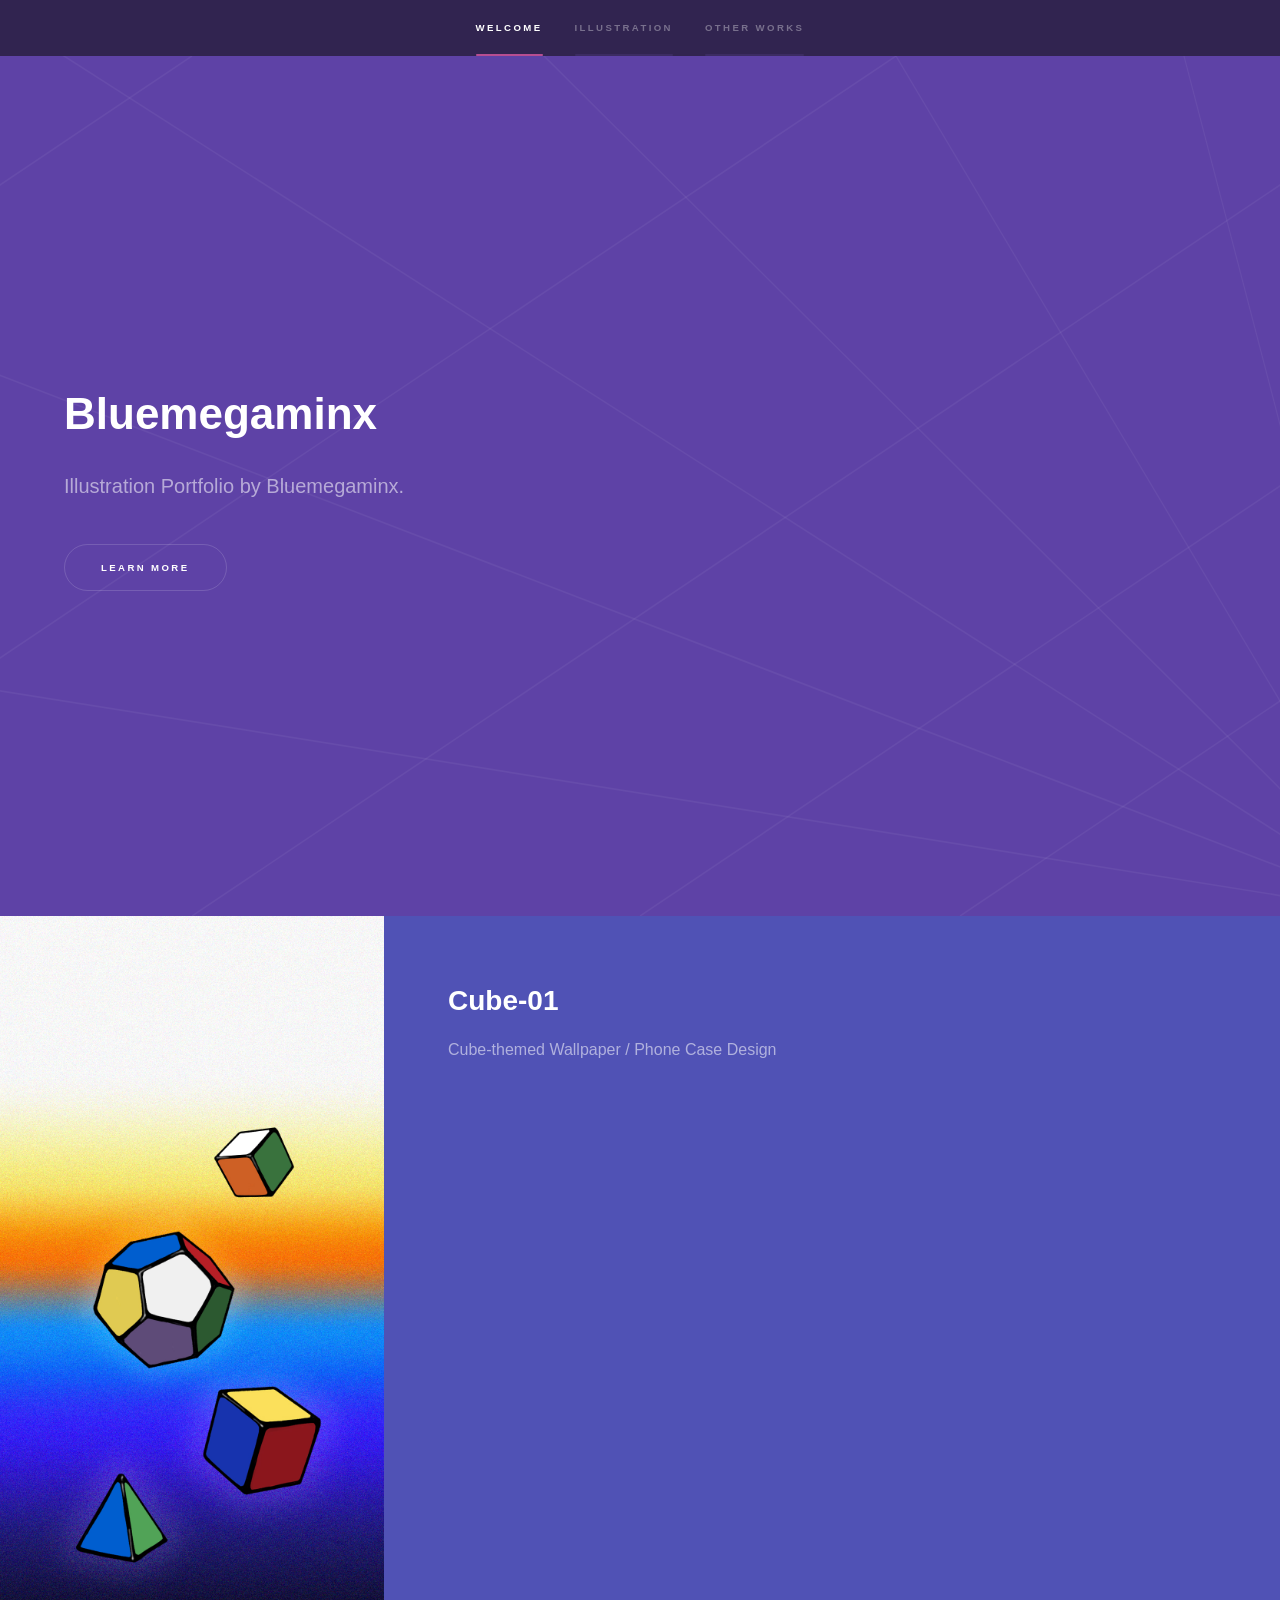
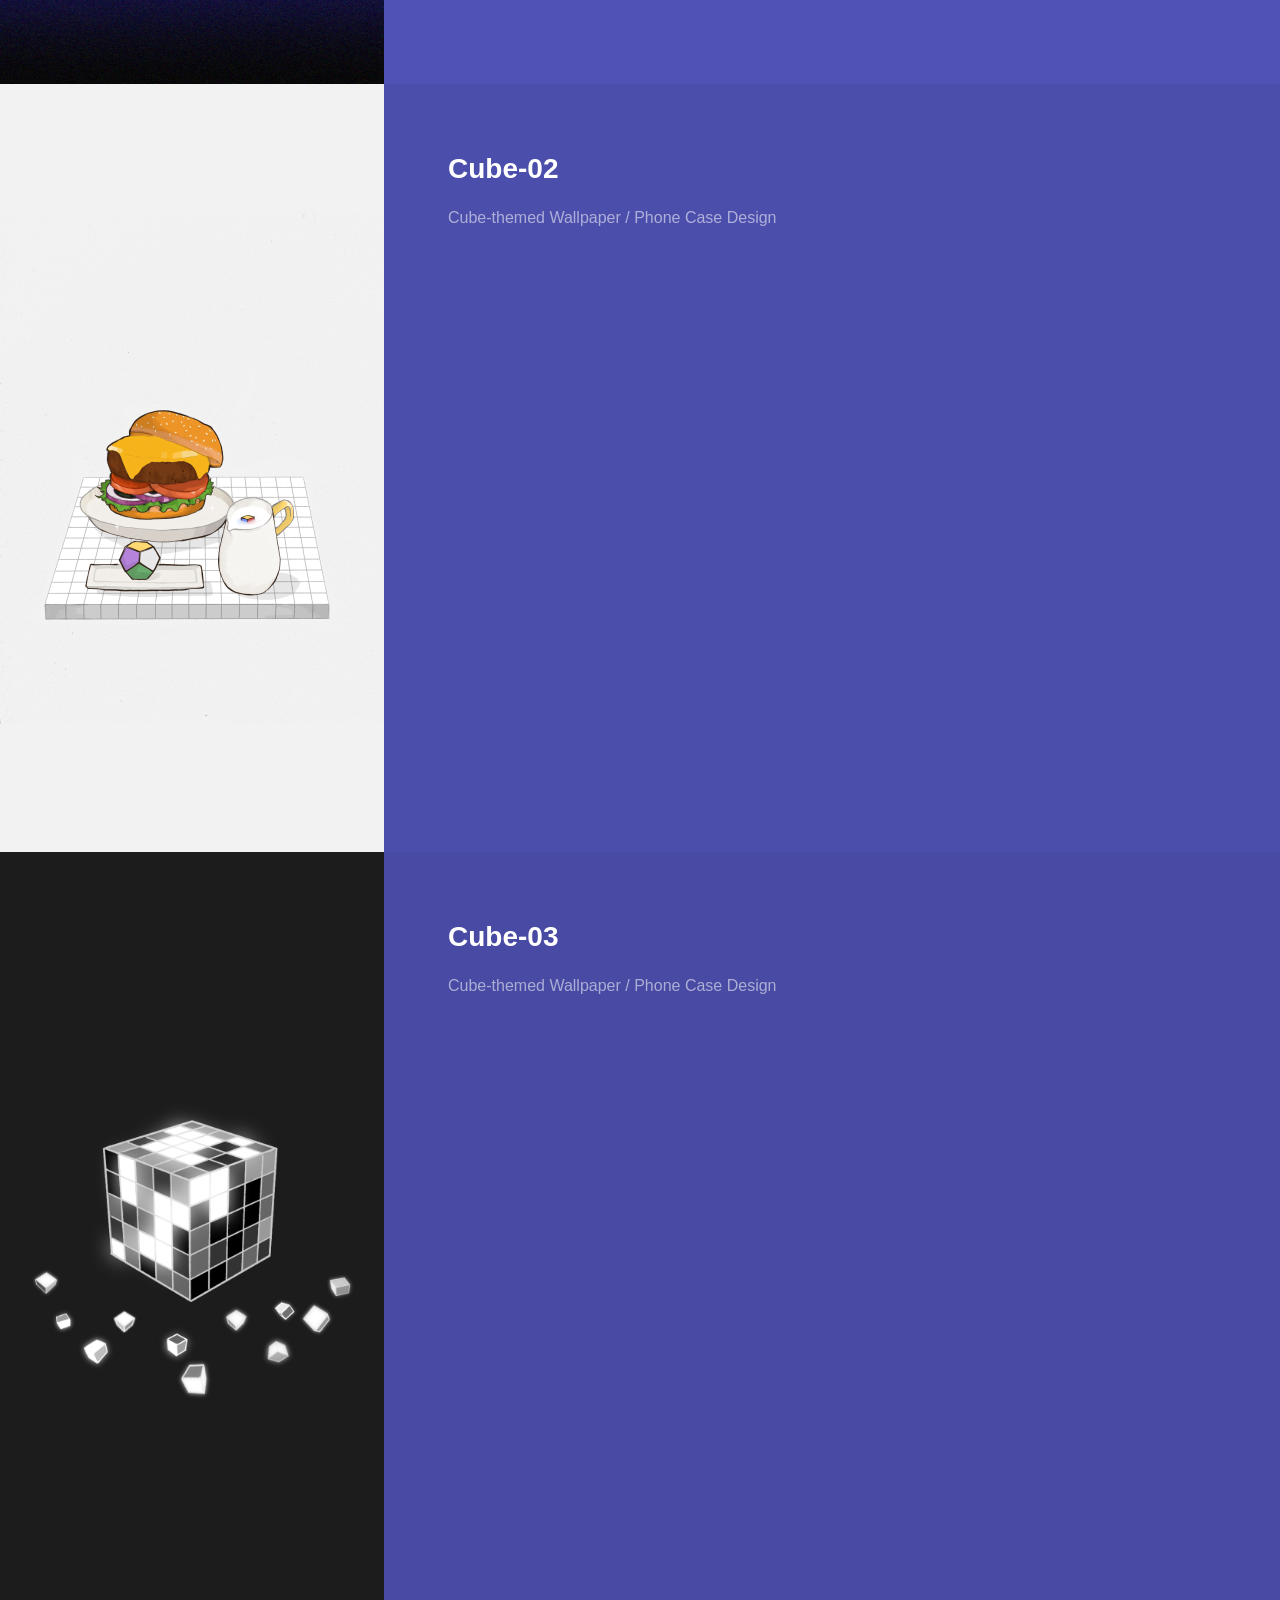
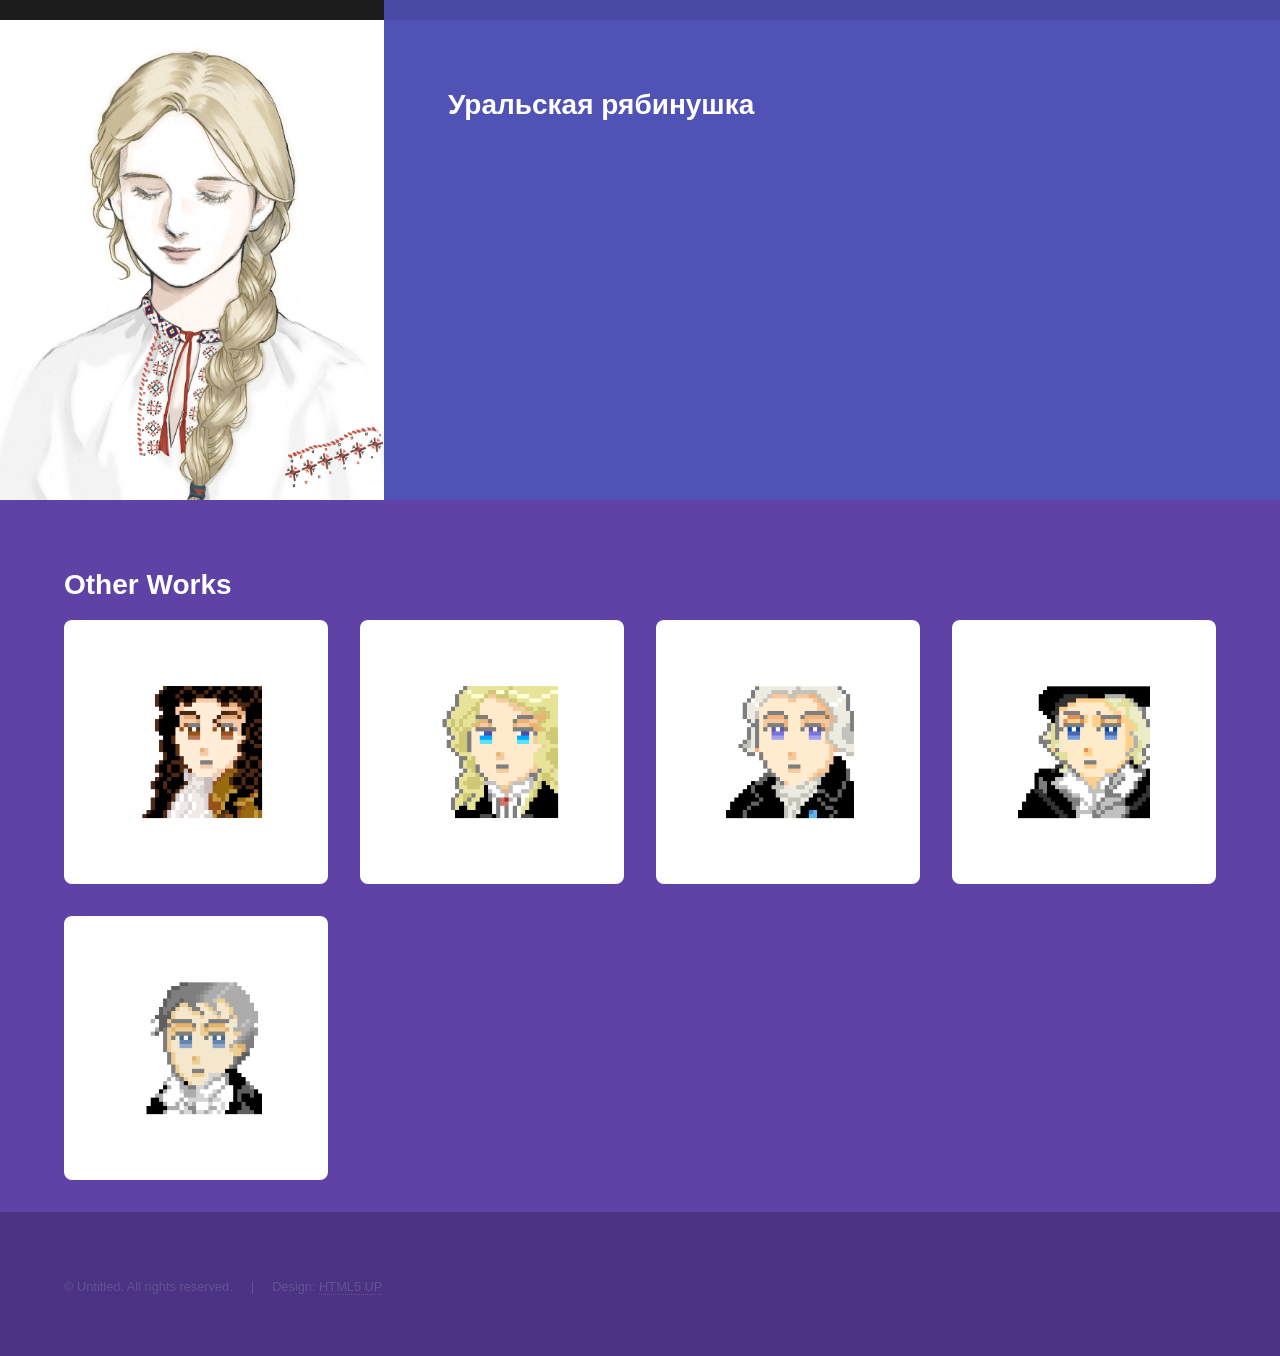
==== commit dd417dd9: "Add files via upload" ====
--- a/index.html
+++ b/index.html
@@ -83,19 +83,6 @@
 						</section>
 						<section>
 							<div class="image-fit">
-  								<img src="images/lowicz6.4.jpg" alt="" />
-							</div>
-							<div class="content">
-								<div class="inner">
-									<h2>Łowicz</h2>
-									<p></p>
-									<ul class="actions" style="display:none;">
-									</ul>
-								</div>
-							</div>
-						</section>
-						<section>
-							<div class="image-fit">
   								<img src="images/260107.jpg" alt="" />
 							</div>
 							<div class="content">
@@ -115,12 +102,24 @@
    					 <h2>Other Works</h2>
 
     				<div class="art-grid">
-      				<div class="art-item">
-        			<img src="images/260202_45.jpg" alt="">
+					<div class="art-item">
+        			<img src="images/m01.jpg" alt="">
       				</div>
 
-      				<div class="art-item">
-        			<img src="images/黑白版.png" alt="">
+					<div class="art-item">
+        			<img src="images/m02.jpg" alt="">
+      				</div>
+
+					<div class="art-item">
+        			<img src="images/m03.jpg" alt="">
+      				</div>
+
+					<div class="art-item">
+        			<img src="images/m04.jpg" alt="">
+      				</div>
+
+					<div class="art-item">
+        			<img src="images/m05.jpg" alt="">
       				</div>
 
    				 </div>
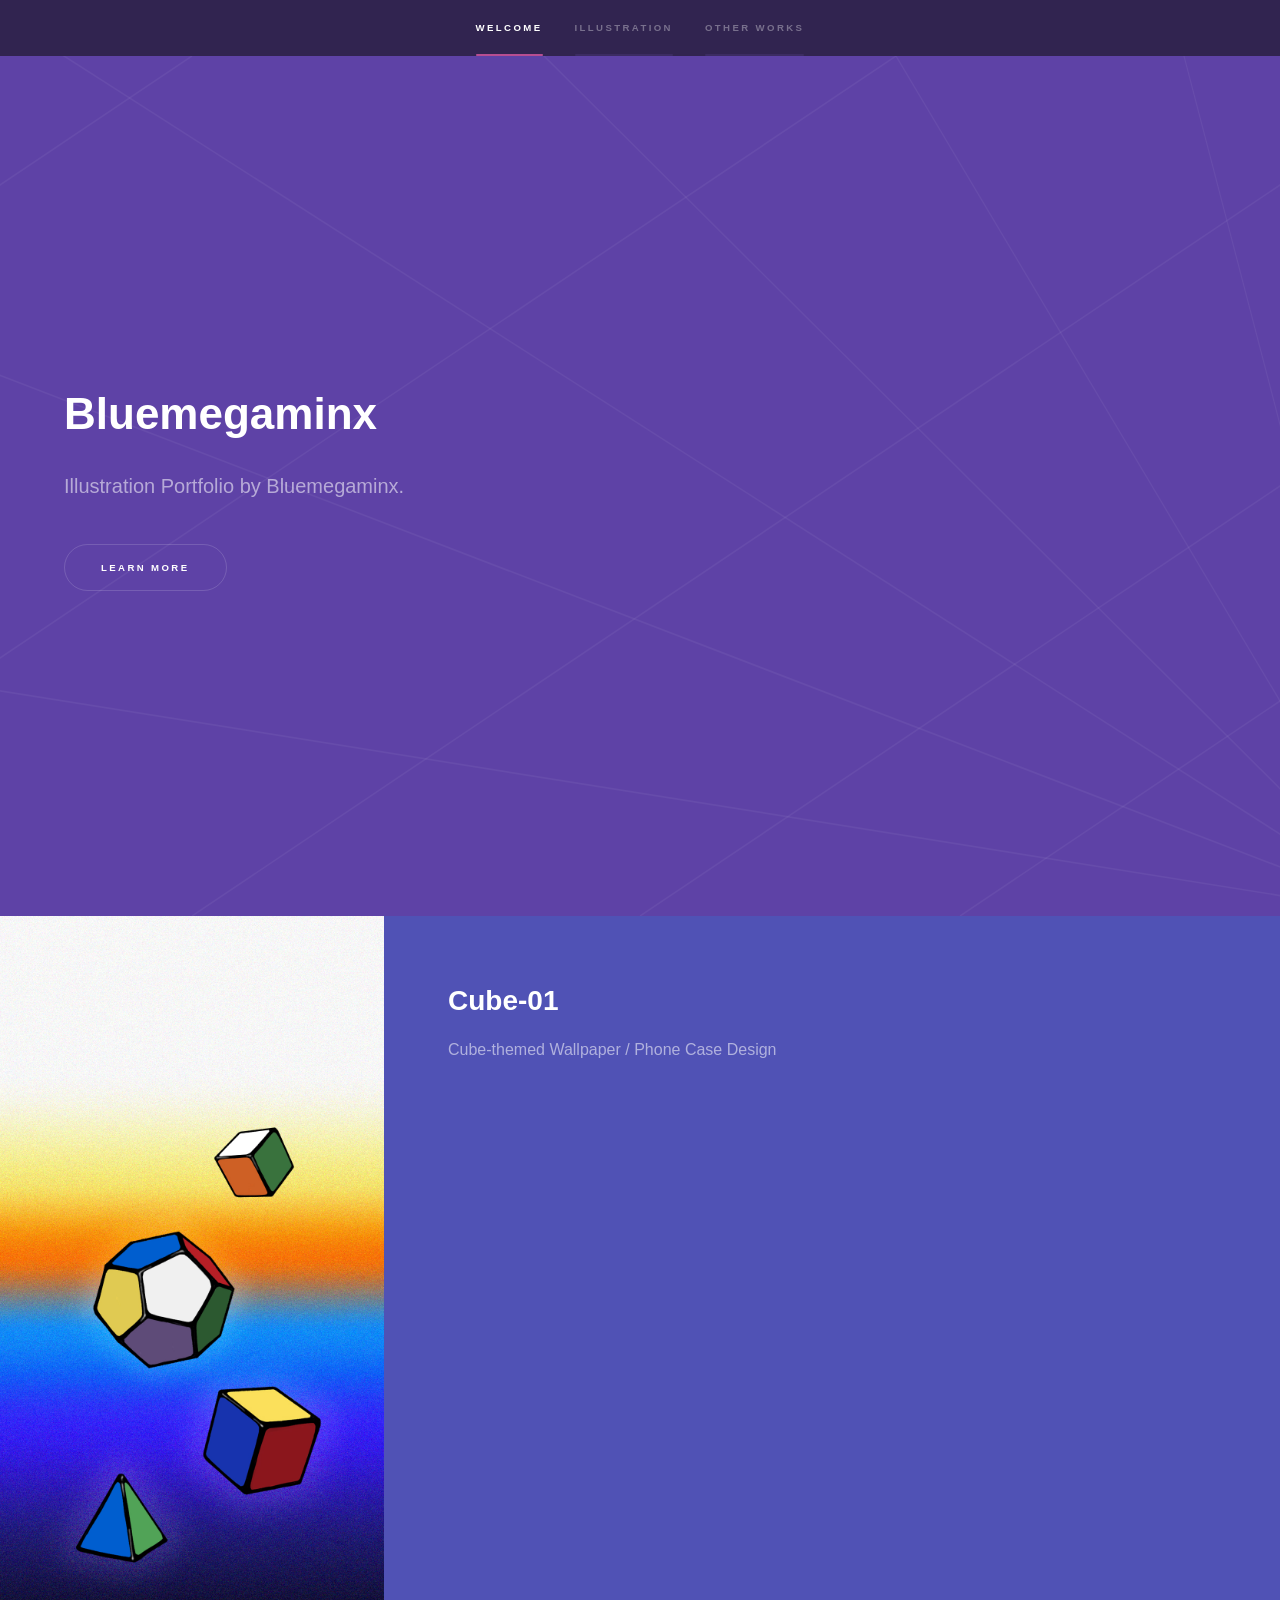
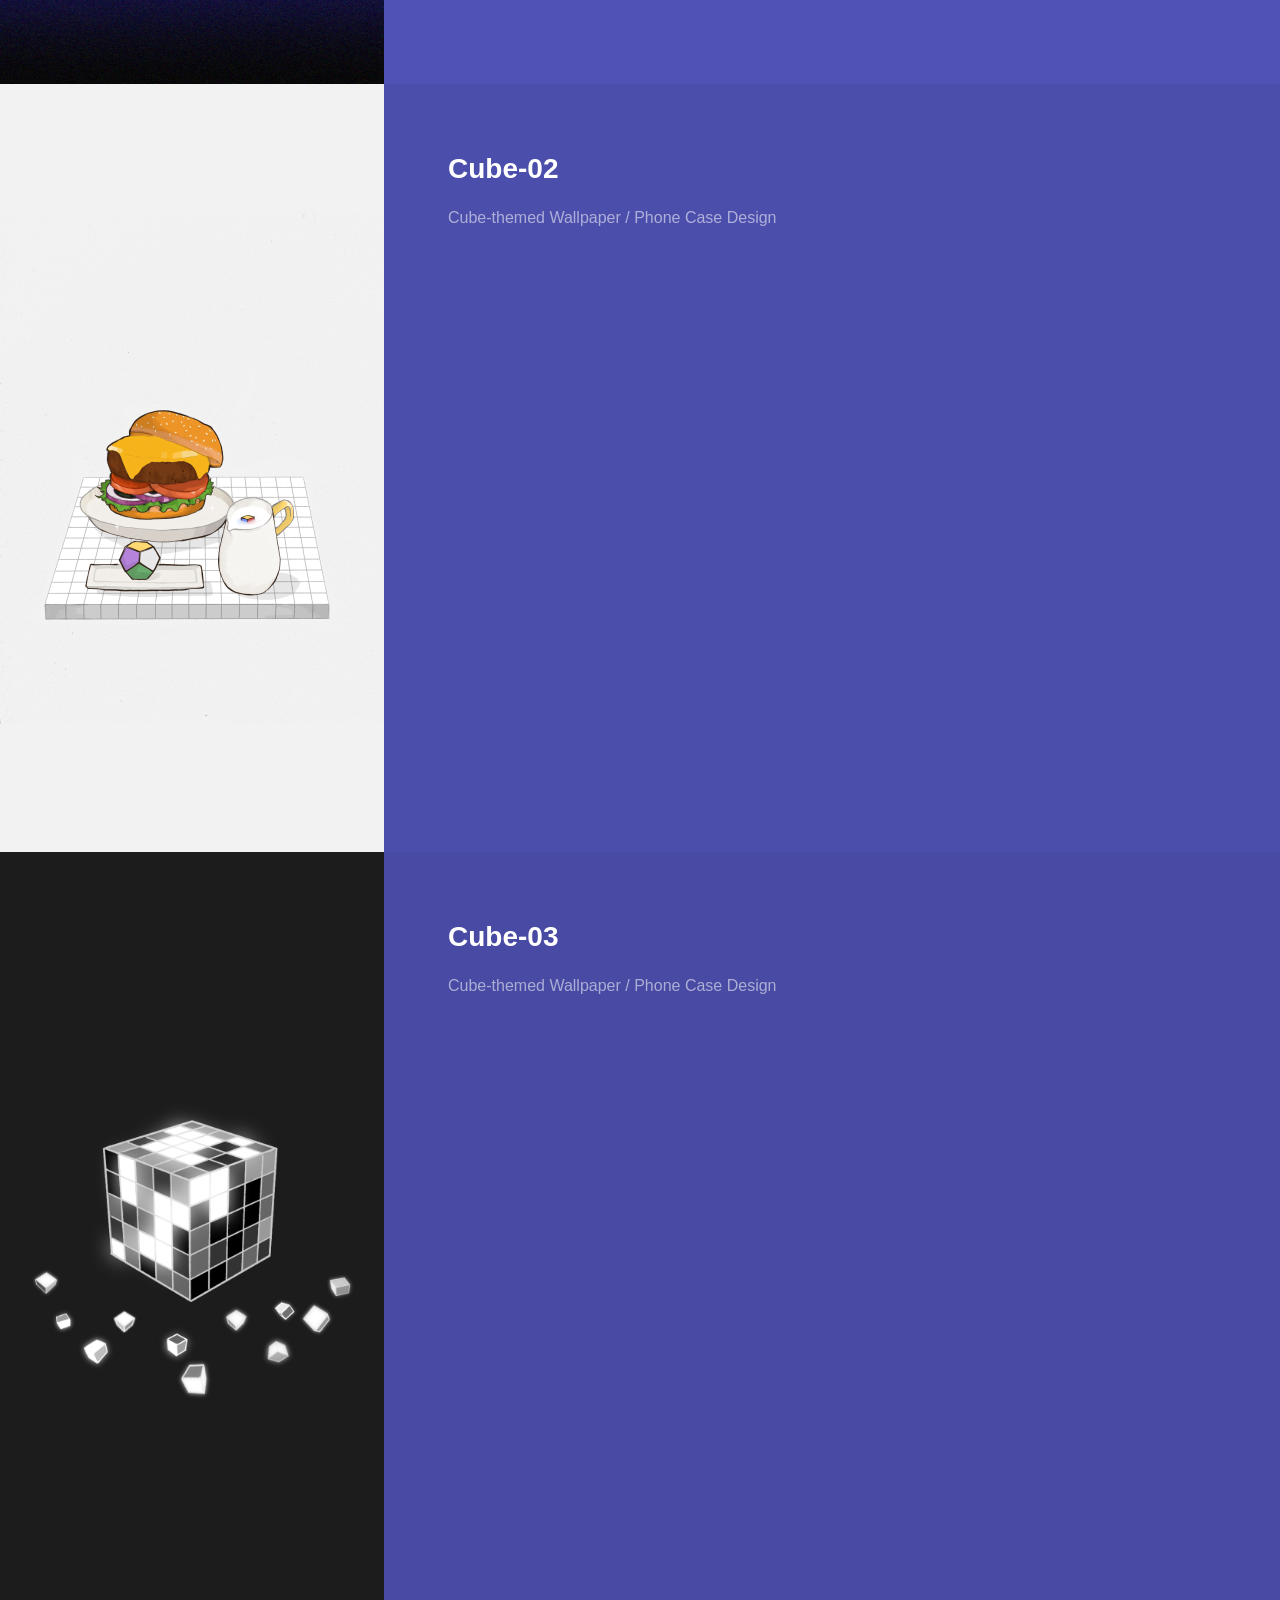
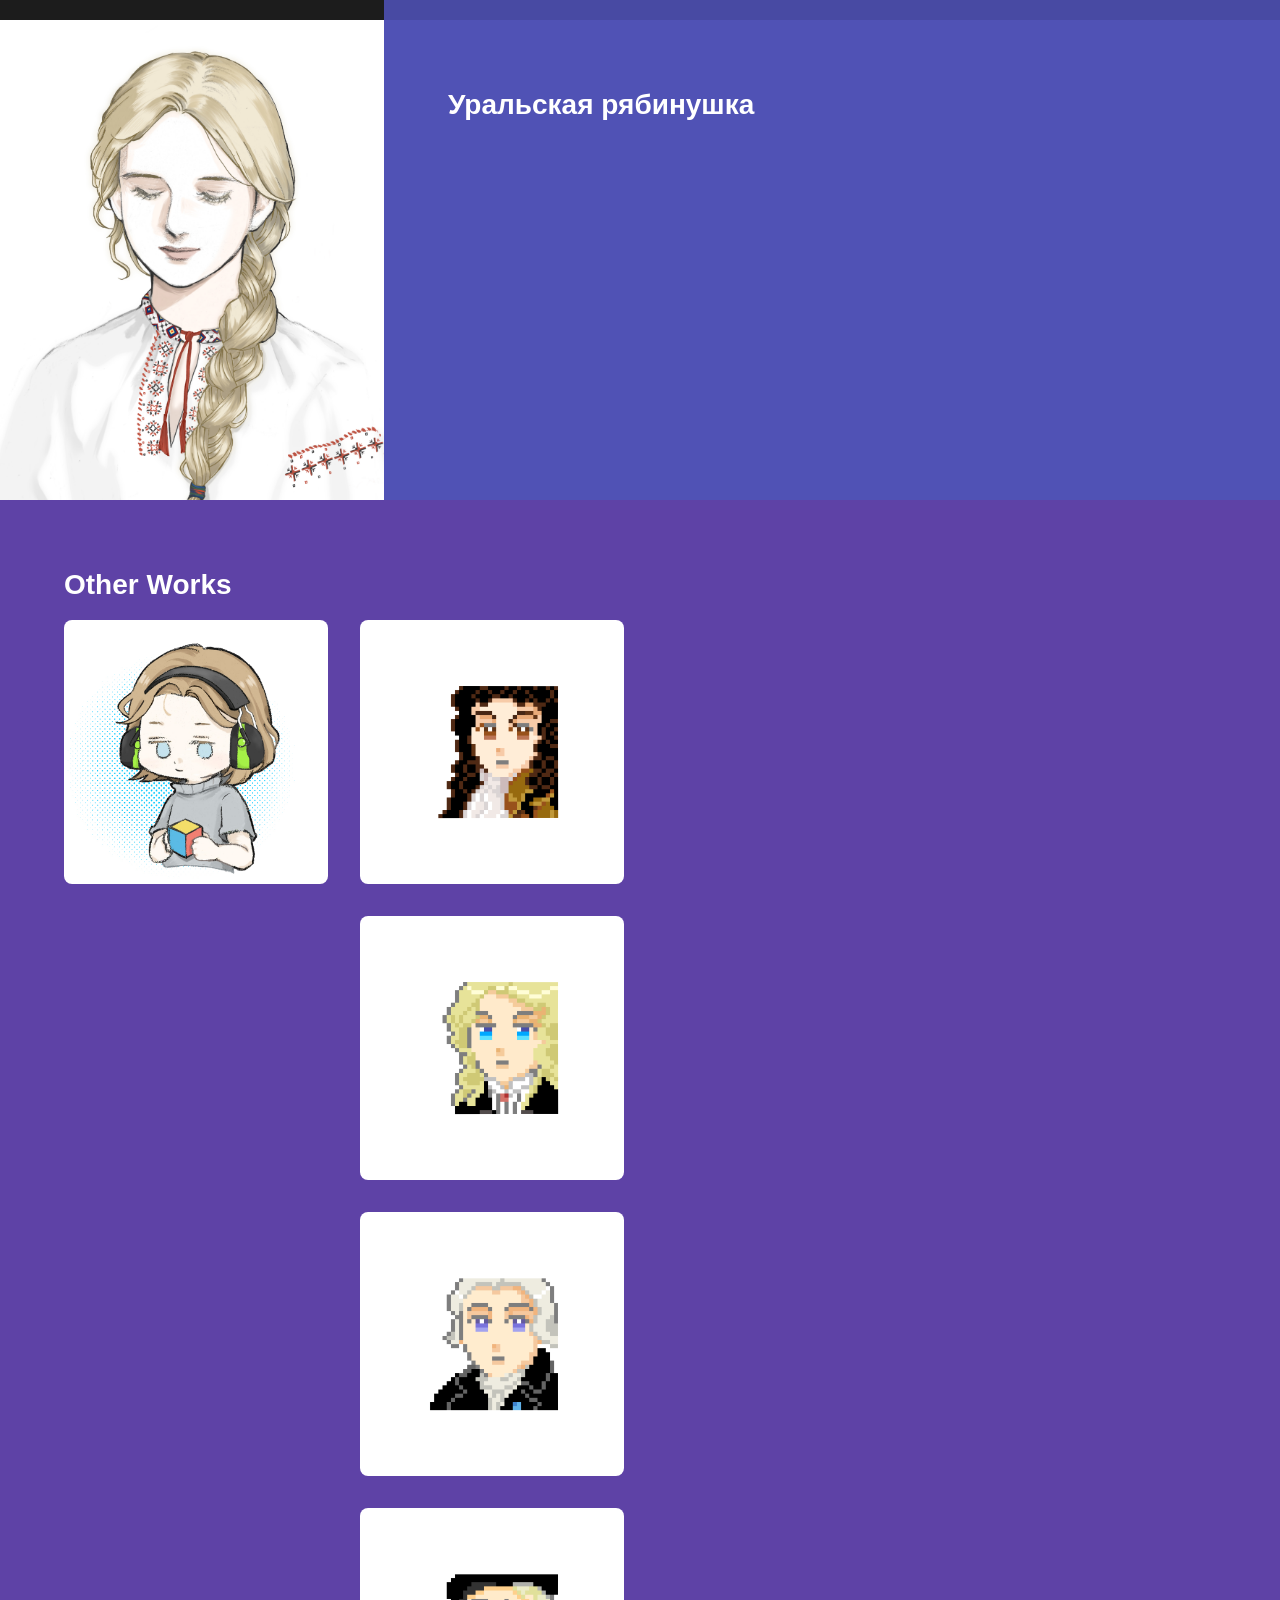
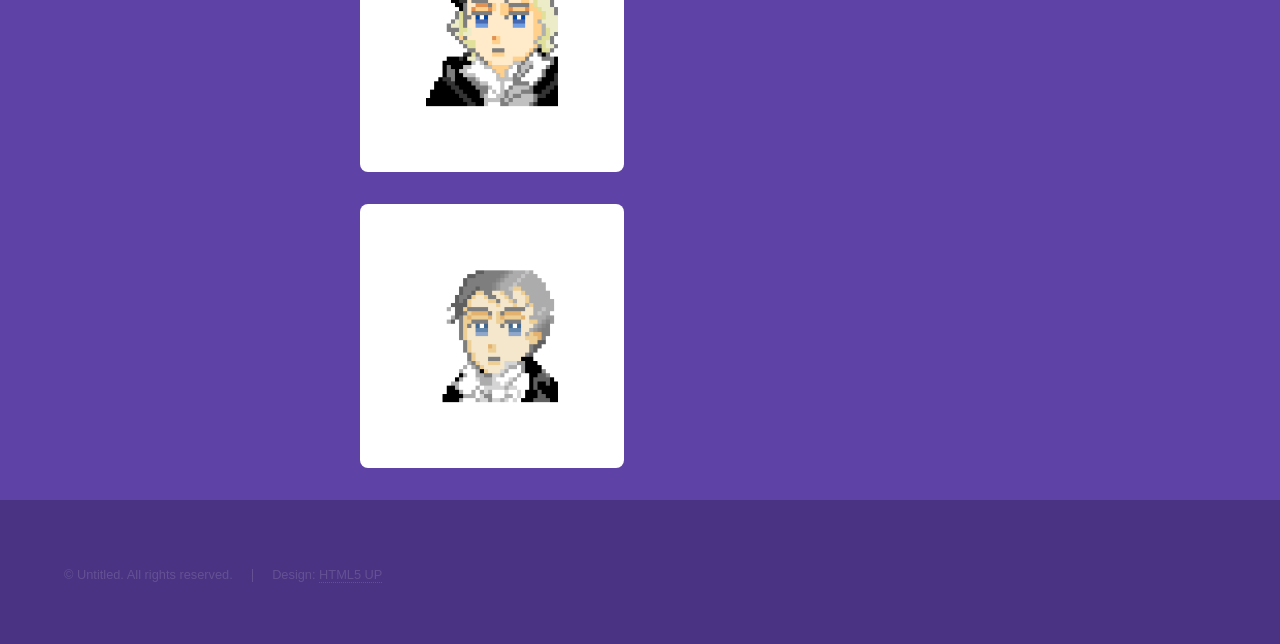
==== commit 41cb3bca: "Add files via upload" ====
--- a/index.html
+++ b/index.html
@@ -101,6 +101,11 @@
  					 <div class="inner">
    					 <h2>Other Works</h2>
 
+					<div class="art-grid">
+					<div class="art-item">
+        			<img src="images/成图_0312.jpg" alt="">
+      				</div>
+
     				<div class="art-grid">
 					<div class="art-item">
         			<img src="images/m01.jpg" alt="">
